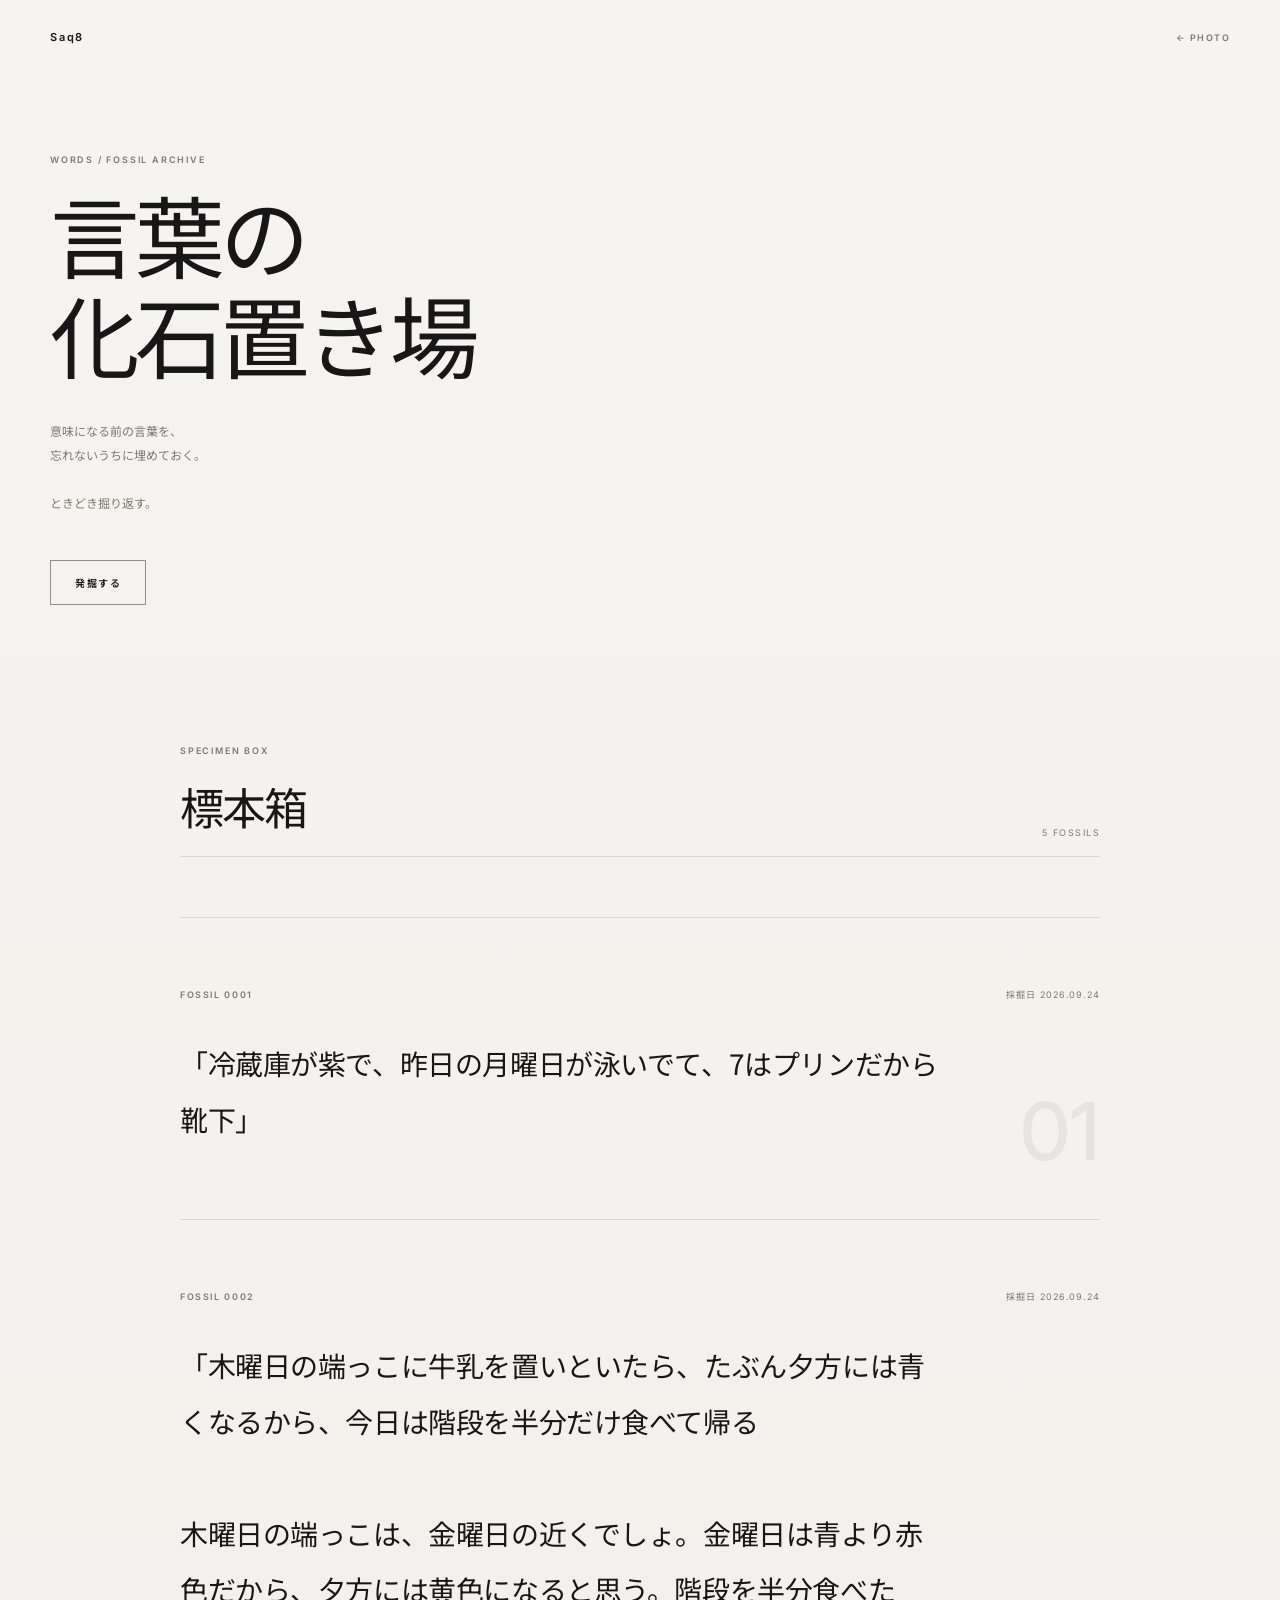
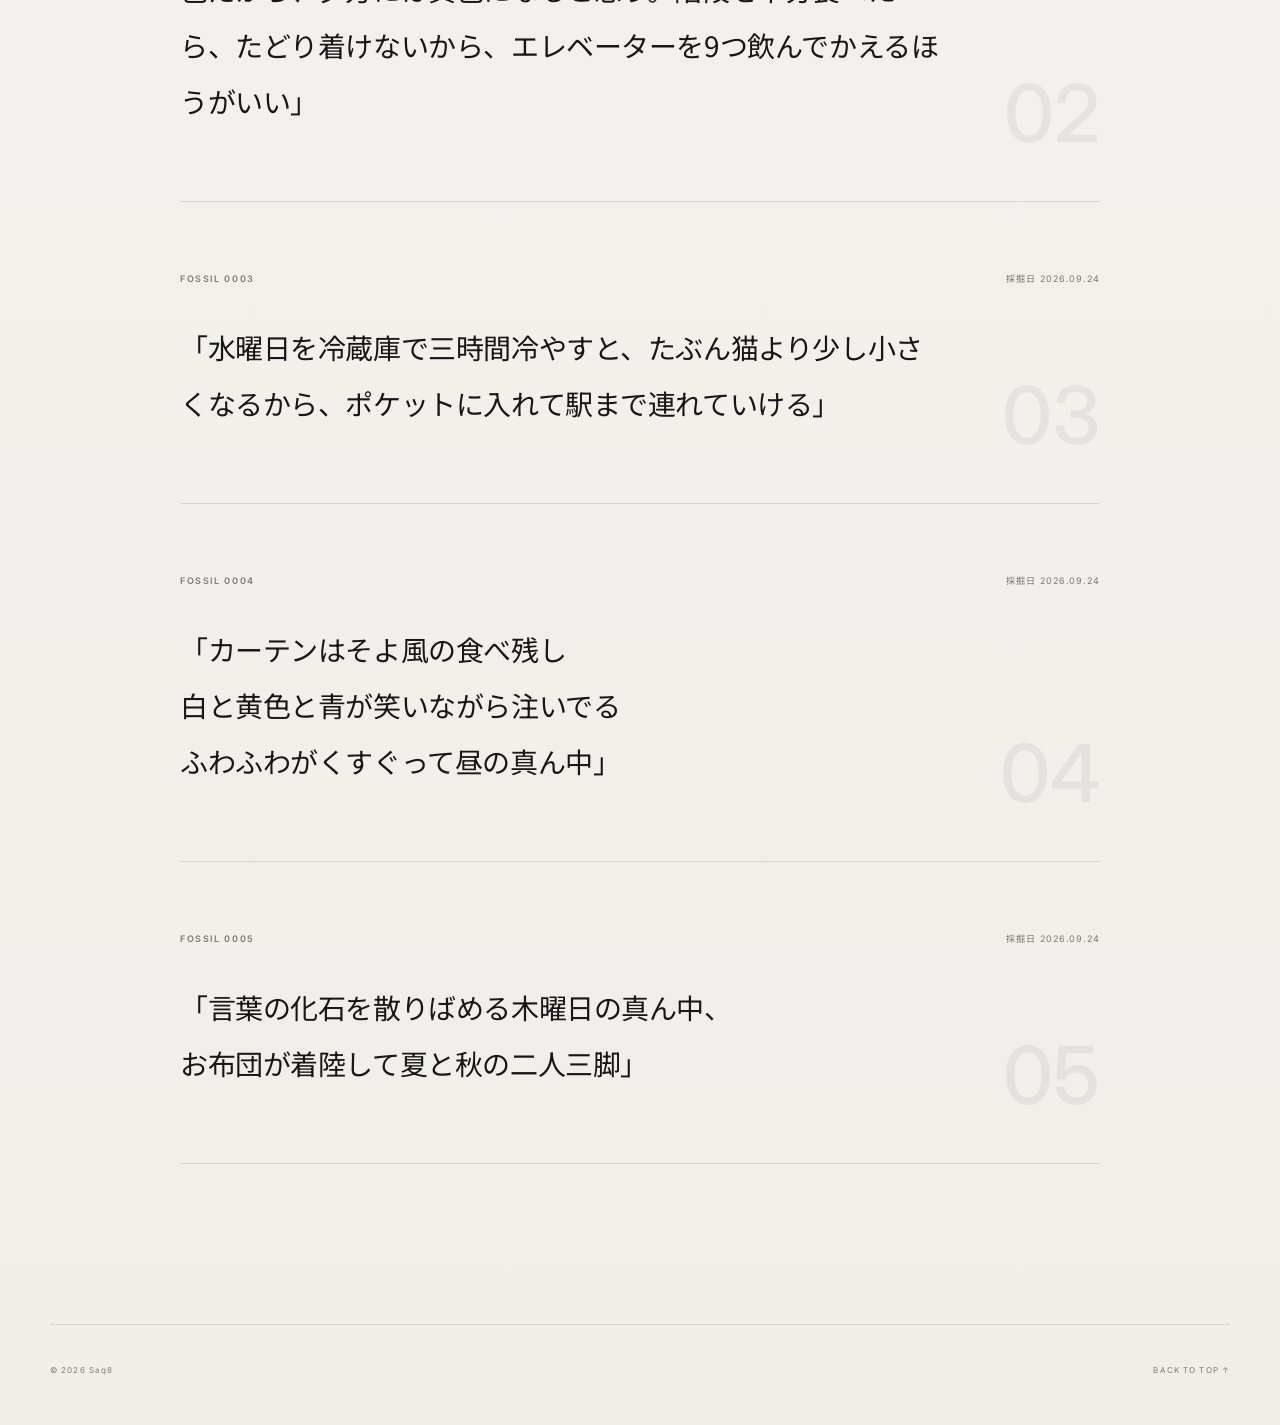
==== words.html @ 2de08f3f "Create words.html" ====
<!doctype html>
<html lang="ja">

<head>
  <meta charset="utf-8">

  <meta
    name="viewport"
    content="width=device-width, initial-scale=1"
  >

  <title>言葉の化石置き場 / Saq8</title>

  <meta
    name="description"
    content="意味になる前の言葉を、忘れないうちに埋めておく。"
  >

  <link
    rel="preconnect"
    href="https://fonts.googleapis.com"
  >

  <link
    rel="preconnect"
    href="https://fonts.gstatic.com"
    crossorigin
  >

  <link
    href="https://fonts.googleapis.com/css2?family=Inter:wght@400;500;600&family=Noto+Sans+JP:wght@400;500&display=swap"
    rel="stylesheet"
  >


  <style>

    :root {
      --bg: #f3f2ee;
      --paper: #f9f8f4;
      --text: #171717;
      --muted: #7c7a73;
      --line: rgba(23, 23, 23, .12);

      --purple: #938aaa;
    }


    * {
      box-sizing: border-box;
    }


    html {
      scroll-behavior: smooth;
    }


    body {
      margin: 0;

      background:
        linear-gradient(
          180deg,
          #f5f4f0 0%,
          #efeee9 100%
        );

      color: var(--text);

      font-family:
        "Inter",
        "Noto Sans JP",
        sans-serif;

      -webkit-font-smoothing:
        antialiased;
    }


    button,
    a {
      font: inherit;
    }


    button {
      color: inherit;
    }


    /* ==============================
       HEADER
    ============================== */

    .site-header {
      position: relative;
      z-index: 10;

      display: flex;
      justify-content: space-between;
      align-items: center;

      width: min(
        1180px,
        calc(100% - 48px)
      );

      margin: 0 auto;
      padding: 30px 0;
    }


    .logo {
      color: var(--text);

      font-size: 11px;
      font-weight: 600;
      letter-spacing: .16em;

      text-decoration: none;
    }


    .back-link {
      color: var(--muted);

      font-size: 9px;
      font-weight: 600;
      letter-spacing: .16em;

      text-decoration: none;

      transition:
        color .2s ease;
    }


    .back-link:hover {
      color: var(--text);
    }


    /* ==============================
       HERO
    ============================== */

    .hero {
      width: min(
        1180px,
        calc(100% - 48px)
      );

      margin: 80px auto 140px;
    }


    .eyebrow {
      margin: 0 0 18px;

      color: var(--muted);

      font-size: 9px;
      font-weight: 600;
      letter-spacing: .2em;
    }


    h1 {
      max-width: 850px;

      margin:
        0 0 36px;

      font-family:
        "Noto Sans JP",
        sans-serif;

      font-size:
        clamp(
          38px,
          7vw,
          92px
        );

      font-weight: 400;

      line-height: 1.12;

      letter-spacing: -.055em;
    }


    .hero-copy {
      max-width: 480px;

      margin: 0;

      color: var(--muted);

      font-size: 12px;
      line-height: 2;
    }


    .dig-button {
      position: relative;

      margin-top: 44px;

      padding:
        14px 24px;

      border:
        1px solid
        rgba(23, 23, 23, .45);

      background:
        transparent;

      color: var(--text);

      font-size: 10px;
      font-weight: 600;
      letter-spacing: .16em;

      cursor: pointer;

      overflow: hidden;

      transition:
        background .25s ease,
        color .25s ease;
    }


    .dig-button:hover {
      background: var(--text);
      color: var(--paper);
    }


    /* ==============================
       ARCHIVE
    ============================== */

    .archive {
      width: min(
        920px,
        calc(100% - 48px)
      );

      margin:
        0 auto 160px;
    }


    .archive-heading {
      display: flex;
      justify-content: space-between;
      align-items: end;

      gap: 24px;

      margin-bottom: 60px;
      padding-bottom: 18px;

      border-bottom:
        1px solid
        var(--line);
    }


    .archive-heading h2 {
      margin: 0;

      font-size:
        clamp(
          26px,
          4vw,
          44px
        );

      font-weight: 400;

      letter-spacing: -.04em;
    }


    .archive-count {
      color: var(--muted);

      font-size: 9px;
      letter-spacing: .16em;
    }


    .fossil-list {
      display: flex;
      flex-direction: column;

      gap: 0;
    }


    .fossil {
      position: relative;

      padding:
        70px 0 72px;

      border-bottom:
        1px solid
        var(--line);
    }


    .fossil:first-child {
      border-top:
        1px solid
        var(--line);
    }


    .fossil-head {
      display: flex;
      justify-content: space-between;
      align-items: center;

      gap: 20px;

      margin-bottom: 34px;
    }


    .fossil-id {
      color: var(--muted);

      font-size: 9px;
      font-weight: 600;
      letter-spacing: .18em;
    }


    .fossil-date {
      color: var(--muted);

      font-size: 9px;
      letter-spacing: .1em;
    }


    .fossil-text {
      max-width: 760px;

      margin: 0;

      font-family:
        "Noto Sans JP",
        sans-serif;

      font-size:
        clamp(
          18px,
          2.5vw,
          28px
        );

      font-weight: 400;

      line-height: 2;

      letter-spacing: -.015em;

      white-space: pre-line;
    }


    .fossil-mark {
      position: absolute;

      right: 0;
      bottom: 48px;

      color:
        rgba(23, 23, 23, .055);

      font-size: 80px;
      font-weight: 500;
      line-height: 1;

      pointer-events: none;
    }


    /* ==============================
       FOOTER
    ============================== */

    footer {
      display: flex;
      justify-content: space-between;
      align-items: center;

      width: min(
        1180px,
        calc(100% - 48px)
      );

      margin: 0 auto;

      padding:
        40px 0 50px;

      border-top:
        1px solid
        var(--line);

      color: var(--muted);

      font-size: 8px;
      letter-spacing: .14em;
    }


    footer a {
      color: inherit;
      text-decoration: none;
    }


    /* ==============================
       EXCAVATION
    ============================== */

    .excavation {
      position: fixed;
      inset: 0;
      z-index: 9999;

      display: grid;
      place-items: center;

      padding: 24px;

      background:
        rgba(12, 12, 13, .97);

      color: #f4f2ec;

      opacity: 0;
      visibility: hidden;

      transition:
        opacity .5s ease,
        visibility .5s ease;
    }


    .excavation.is-open {
      opacity: 1;
      visibility: visible;
    }


    .excavation-inner {
      position: relative;

      width:
        min(
          760px,
          100%
        );

      text-align: center;
    }


    .dig-state {
      min-height: 360px;

      display: flex;
      flex-direction: column;
      align-items: center;
      justify-content: center;
    }


    .dig-dots {
      margin-bottom: 28px;

      color:
        rgba(255, 255, 255, .38);

      font-size: 11px;

      letter-spacing: .8em;
    }


    .dig-message {
      margin: 0;

      color:
        rgba(255, 255, 255, .62);

      font-size: 10px;
      letter-spacing: .14em;
    }


    .found {
      display: none;

      animation:
        fossil-appear
        1.3s
        cubic-bezier(
          .2,
          .8,
          .2,
          1
        )
        forwards;
    }


    .found.is-visible {
      display: block;
    }


    .found-id {
      margin-bottom: 34px;

      color:
        rgba(255, 255, 255, .38);

      font-size: 9px;
      font-weight: 600;

      letter-spacing: .2em;
    }


    .found-text {
      margin:
        0 auto 38px;

      font-family:
        "Noto Sans JP",
        sans-serif;

      font-size:
        clamp(
          20px,
          4vw,
          36px
        );

      font-weight: 400;

      line-height: 1.9;

      letter-spacing: -.02em;

      white-space: pre-line;
    }


    .found-date {
      color:
        rgba(255, 255, 255, .42);

      font-size: 9px;

      letter-spacing: .12em;
    }


    .excavation-actions {
      display: flex;
      justify-content: center;
      flex-wrap: wrap;

      gap: 12px;

      margin-top: 50px;
    }


    .excavation-actions button {
      padding:
        12px 18px;

      border:
        1px solid
        rgba(255, 255, 255, .28);

      background:
        transparent;

      color: #f4f2ec;

      font-size: 9px;
      font-weight: 600;
      letter-spacing: .14em;

      cursor: pointer;

      transition:
        border-color .2s ease,
        background .2s ease;
    }


    .excavation-actions button:hover {
      border-color:
        rgba(255, 255, 255, .8);

      background:
        rgba(255, 255, 255, .06);
    }


    .excavation-close {
      position: absolute;

      top: 28px;
      right: 28px;

      width: 42px;
      height: 42px;

      border: 0;

      background:
        transparent;

      color:
        rgba(255, 255, 255, .6);

      font-size: 24px;
      font-weight: 300;

      cursor: pointer;
    }


    .dust {
      position: fixed;

      z-index: 10000;

      width: 3px;
      height: 3px;

      border-radius: 50%;

      background:
        rgba(255, 255, 255, .45);

      pointer-events: none;

      animation:
        dust-fall
        1.6s
        ease-out
        forwards;
    }


    @keyframes fossil-appear {

      from {
        opacity: 0;

        transform:
          translateY(14px);

        filter:
          blur(8px);
      }

      to {
        opacity: 1;

        transform:
          translateY(0);

        filter:
          blur(0);
      }
    }


    @keyframes dust-fall {

      from {
        opacity: 0;

        transform:
          translate(
            0,
            -10px
          )
          scale(.5);
      }

      20% {
        opacity: .8;
      }

      to {
        opacity: 0;

        transform:
          translate(
            var(--dx),
            var(--dy)
          )
          scale(1.4);
      }
    }


    /* ==============================
       MOBILE
    ============================== */

    @media (
      max-width: 700px
    ) {

      .site-header {
        width:
          calc(100% - 32px);

        padding-top: 22px;
      }


      .hero {
        width:
          calc(100% - 32px);

        margin:
          60px auto 100px;
      }


      .archive {
        width:
          calc(100% - 32px);

        margin-bottom: 110px;
      }


      .archive-heading {
        align-items: start;

        flex-direction: column;
      }


      .fossil {
        padding:
          50px 0 54px;
      }


      .fossil-text {
        font-size: 18px;
        line-height: 2;
      }


      .fossil-mark {
        bottom: 25px;

        font-size: 55px;
      }


      footer {
        width:
          calc(100% - 32px);
      }


      .found-text {
        font-size: 21px;
      }


      .excavation-close {
        top: 15px;
        right: 15px;
      }

    }

  </style>

</head>


<body>


  <!-- ==============================
       HEADER
  =============================== -->

  <header class="site-header">

    <a
      href="index.html"
      class="logo"
    >
      Saq8
    </a>

    <a
      href="index.html"
      class="back-link"
    >
      ← PHOTO
    </a>

  </header>



  <!-- ==============================
       HERO
  =============================== -->

  <main>

    <section class="hero">

      <p class="eyebrow">
        WORDS / FOSSIL ARCHIVE
      </p>


      <h1>
        言葉の<br>
        化石置き場
      </h1>


      <p class="hero-copy">
        意味になる前の言葉を、<br>
        忘れないうちに埋めておく。<br><br>
        ときどき掘り返す。
      </p>


      <button
        id="digButton"
        class="dig-button"
        type="button"
      >
        発掘する
      </button>

    </section>



    <!-- ==============================
         ARCHIVE
    =============================== -->

    <section
      class="archive"
      id="archive"
    >

      <div class="archive-heading">

        <div>

          <p class="eyebrow">
            SPECIMEN BOX
          </p>

          <h2>
            標本箱
          </h2>

        </div>


        <span class="archive-count">
          5 FOSSILS
        </span>

      </div>


      <div
        id="fossilList"
        class="fossil-list"
      ></div>

    </section>

  </main>



  <!-- ==============================
       EXCAVATION MODE
  =============================== -->

  <div
    id="excavation"
    class="excavation"
    aria-hidden="true"
  >

    <button
      id="closeExcavation"
      class="excavation-close"
      type="button"
      aria-label="発掘モードを閉じる"
    >
      ×
    </button>


    <div class="excavation-inner">


      <div
        id="digState"
        class="dig-state"
      >

        <div class="dig-dots">
          · · ·
        </div>

        <p
          id="digMessage"
          class="dig-message"
        >
          なにか埋まっている。
        </p>

      </div>



      <div
        id="foundFossil"
        class="found"
      >

        <div
          id="foundId"
          class="found-id"
        ></div>


        <p
          id="foundText"
          class="found-text"
        ></p>


        <div
          id="foundDate"
          class="found-date"
        ></div>


        <div class="excavation-actions">

          <button
            id="digAgain"
            type="button"
          >
            もう一度掘る
          </button>

          <button
            id="backToArchive"
            type="button"
          >
            標本箱へ戻る
          </button>

        </div>

      </div>

    </div>

  </div>



  <!-- ==============================
       FOOTER
  =============================== -->

  <footer>

    <span>
      © 2026 Saq8
    </span>

    <a href="#">
      BACK TO TOP ↑
    </a>

  </footer>



  <script>

    /* ==============================
       FOSSILS
    =============================== */

    const fossils = [

      {
        id: 1,

        date:
          "2026.09.24",

        text:
          `冷蔵庫が紫で、昨日の月曜日が泳いでて、7はプリンだから靴下`
      },


      {
        id: 2,

        date:
          "2026.09.24",

        text:
          `木曜日の端っこに牛乳を置いといたら、たぶん夕方には青くなるから、今日は階段を半分だけ食べて帰る

木曜日の端っこは、金曜日の近くでしょ。金曜日は青より赤色だから、夕方には黄色になると思う。階段を半分食べたら、たどり着けないから、エレベーターを9つ飲んでかえるほうがいい`
      },


      {
        id: 3,

        date:
          "2026.09.24",

        text:
          `水曜日を冷蔵庫で三時間冷やすと、たぶん猫より少し小さくなるから、ポケットに入れて駅まで連れていける`
      },


      {
        id: 4,

        date:
          "2026.09.24",

        text:
          `カーテンはそよ風の食べ残し
白と黄色と青が笑いながら注いでる
ふわふわがくすぐって昼の真ん中`
      },


      {
        id: 5,

        date:
          "2026.09.24",

        text:
          `言葉の化石を散りばめる木曜日の真ん中、
お布団が着陸して夏と秋の二人三脚`
      }

    ];



    /* ==============================
       ELEMENTS
    =============================== */

    const fossilList =
      document.getElementById(
        "fossilList"
      );


    const digButton =
      document.getElementById(
        "digButton"
      );


    const excavation =
      document.getElementById(
        "excavation"
      );


    const closeExcavation =
      document.getElementById(
        "closeExcavation"
      );


    const digState =
      document.getElementById(
        "digState"
      );


    const digMessage =
      document.getElementById(
        "digMessage"
      );


    const foundFossil =
      document.getElementById(
        "foundFossil"
      );


    const foundId =
      document.getElementById(
        "foundId"
      );


    const foundText =
      document.getElementById(
        "foundText"
      );


    const foundDate =
      document.getElementById(
        "foundDate"
      );


    const digAgain =
      document.getElementById(
        "digAgain"
      );


    const backToArchive =
      document.getElementById(
        "backToArchive"
      );


    let lastFossilId =
      null;


    let digTimer =
      null;



    /* ==============================
       HELPERS
    =============================== */

    function fossilNumber(
      id
    ) {

      return (
        "FOSSIL " +
        String(id)
          .padStart(
            4,
            "0"
          )
      );
    }



    /* ==============================
       ARCHIVE RENDER
    =============================== */

    function renderArchive() {

      fossilList.innerHTML =
        "";


      fossils.forEach(
        fossil => {

          const article =
            document.createElement(
              "article"
            );


          article.className =
            "fossil";


          const head =
            document.createElement(
              "div"
            );


          head.className =
            "fossil-head";


          const id =
            document.createElement(
              "span"
            );


          id.className =
            "fossil-id";


          id.textContent =
            fossilNumber(
              fossil.id
            );


          const date =
            document.createElement(
              "span"
            );


          date.className =
            "fossil-date";


          date.textContent =
            `採掘日  ${fossil.date}`;


          const text =
            document.createElement(
              "p"
            );


          text.className =
            "fossil-text";


          text.textContent =
            `「${fossil.text}」`;


          const mark =
            document.createElement(
              "span"
            );


          mark.className =
            "fossil-mark";


          mark.textContent =
            String(
              fossil.id
            )
              .padStart(
                2,
                "0"
              );


          head.append(
            id,
            date
          );


          article.append(
            head,
            text,
            mark
          );


          fossilList.appendChild(
            article
          );
        }
      );
    }



    /* ==============================
       RANDOM FOSSIL
    =============================== */

    function chooseFossil() {

      if (
        fossils.length ===
        1
      ) {

        return fossils[0];
      }


      let fossil;


      do {

        fossil =
          fossils[
            Math.floor(
              Math.random() *
              fossils.length
            )
          ];

      } while (
        fossil.id ===
        lastFossilId
      );


      lastFossilId =
        fossil.id;


      return fossil;
    }



    /* ==============================
       DUST
    =============================== */

    function createDust() {

      const centerX =
        window.innerWidth /
        2;


      const centerY =
        window.innerHeight /
        2;


      for (
        let i = 0;
        i < 32;
        i++
      ) {

        const dust =
          document.createElement(
            "span"
          );


        dust.className =
          "dust";


        dust.style.left =
          `${centerX}px`;


        dust.style.top =
          `${centerY}px`;


        dust.style.setProperty(
          "--dx",

          `${
            (
              Math.random() -
              .5
            ) *
            360
          }px`
        );


        dust.style.setProperty(
          "--dy",

          `${
            (
              Math.random() -
              .5
            ) *
            240
          }px`
        );


        dust.style.animationDelay =
          `${
            Math.random() *
            .25
          }s`;


        document.body.appendChild(
          dust
        );


        dust.addEventListener(
          "animationend",
          () =>
            dust.remove()
        );
      }
    }



    /* ==============================
       EXCAVATION
    =============================== */

    function openExcavation() {

      excavation.classList.add(
        "is-open"
      );


      excavation.setAttribute(
        "aria-hidden",
        "false"
      );


      document.body.style.overflow =
        "hidden";


      startDig();
    }



    function closeDigMode() {

      clearTimeout(
        digTimer
      );


      excavation.classList.remove(
        "is-open"
      );


      excavation.setAttribute(
        "aria-hidden",
        "true"
      );


      document.body.style.overflow =
        "";
    }



    function startDig() {

      clearTimeout(
        digTimer
      );


      foundFossil.classList.remove(
        "is-visible"
      );


      digState.style.display =
        "flex";


      digMessage.textContent =
        "なにか埋まっている。";


      const fossil =
        chooseFossil();


      digTimer =
        setTimeout(
          () => {

            digMessage.textContent =
              "もうすこし。";


            digTimer =
              setTimeout(
                () => {

                  showFoundFossil(
                    fossil
                  );

                },
                700
              );

          },
          850
        );
    }



    function showFoundFossil(
      fossil
    ) {

      digState.style.display =
        "none";


      foundId.textContent =
        fossilNumber(
          fossil.id
        );


      foundText.textContent =
        `「${fossil.text}」`;


      foundDate.textContent =
        `採掘日  ${fossil.date}`;


      foundFossil.classList.add(
        "is-visible"
      );


      createDust();
    }



    /* ==============================
       EVENTS
    =============================== */

    digButton.addEventListener(
      "click",
      openExcavation
    );


    closeExcavation.addEventListener(
      "click",
      closeDigMode
    );


    digAgain.addEventListener(
      "click",
      startDig
    );


    backToArchive.addEventListener(
      "click",
      () => {

        closeDigMode();


        document
          .getElementById(
            "archive"
          )
          .scrollIntoView({
            behavior:
              "smooth"
          });
      }
    );


    excavation.addEventListener(
      "click",
      event => {

        if (
          event.target ===
          excavation
        ) {

          closeDigMode();
        }
      }
    );


    document.addEventListener(
      "keydown",
      event => {

        if (
          event.key ===
            "Escape" &&
          excavation.classList.contains(
            "is-open"
          )
        ) {

          closeDigMode();
        }
      }
    );



    /* ==============================
       GO
    =============================== */

    renderArchive();

  </script>


</body>
</html>
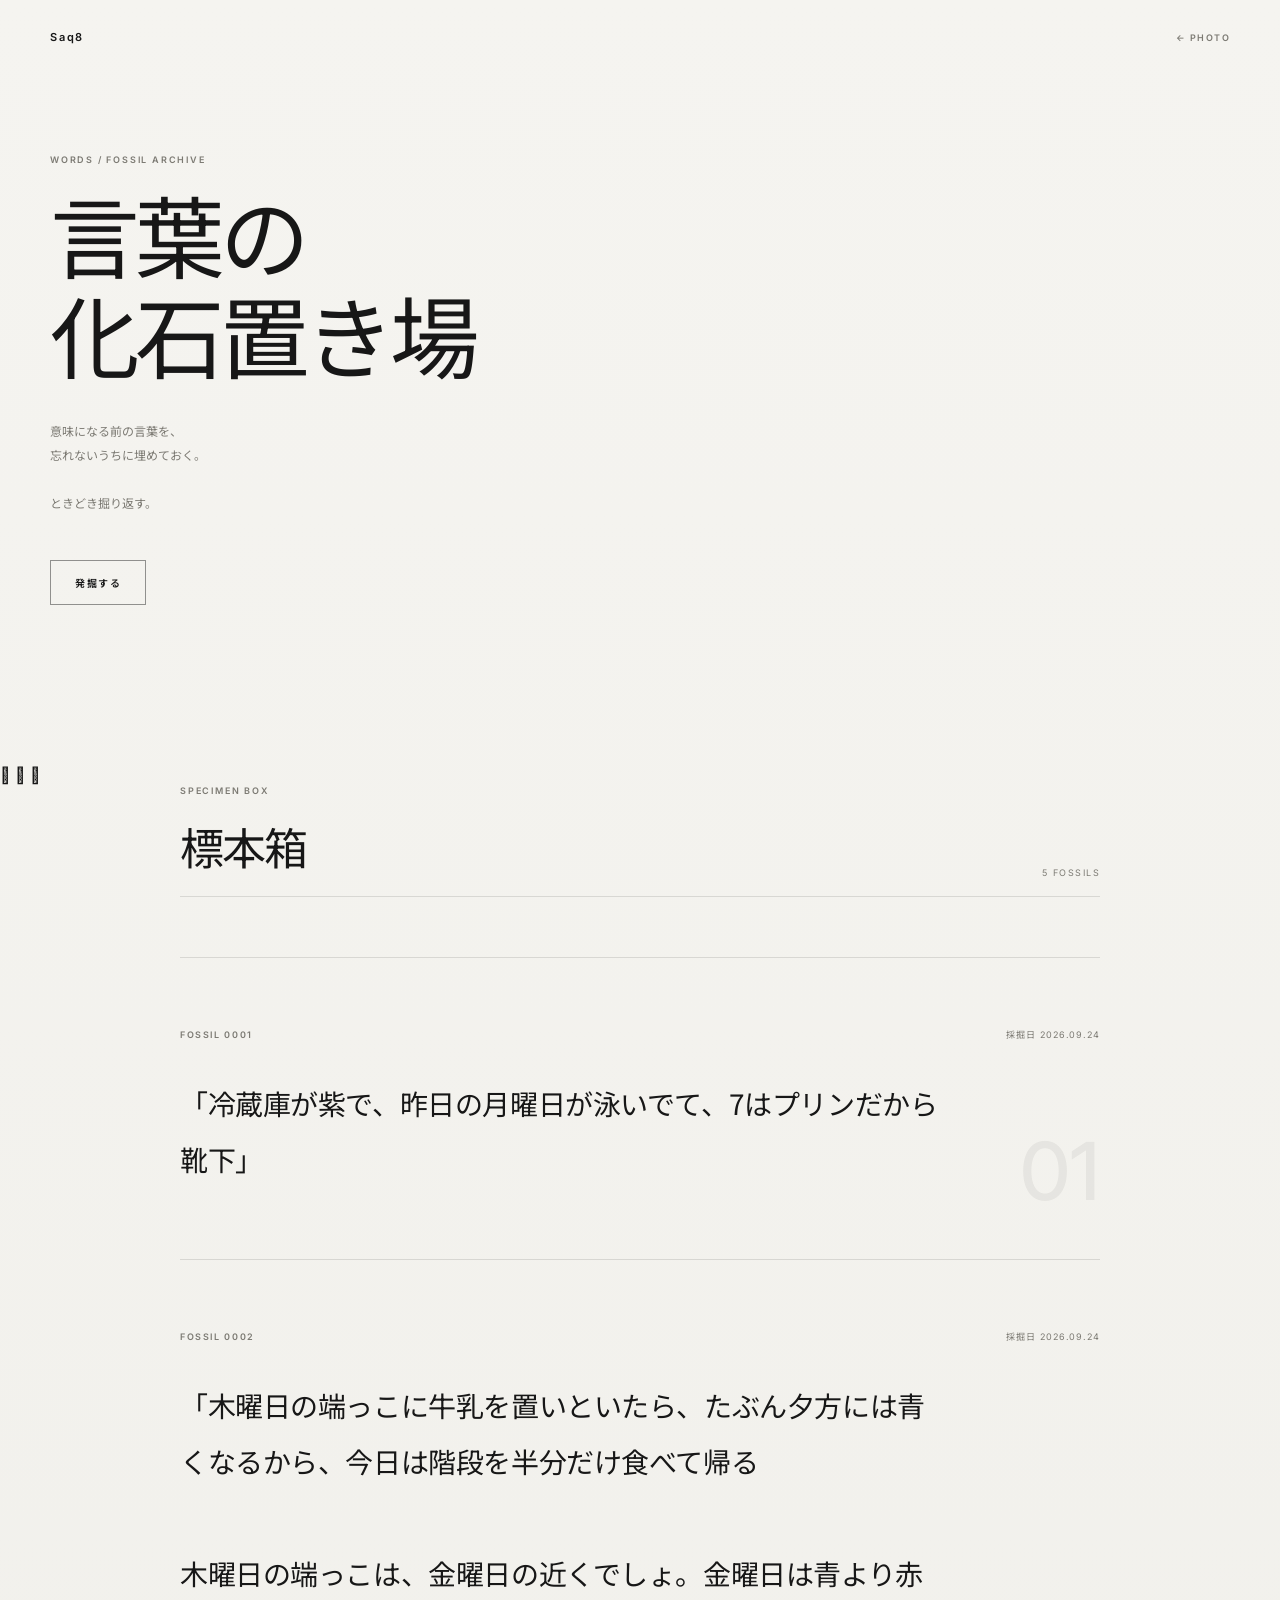
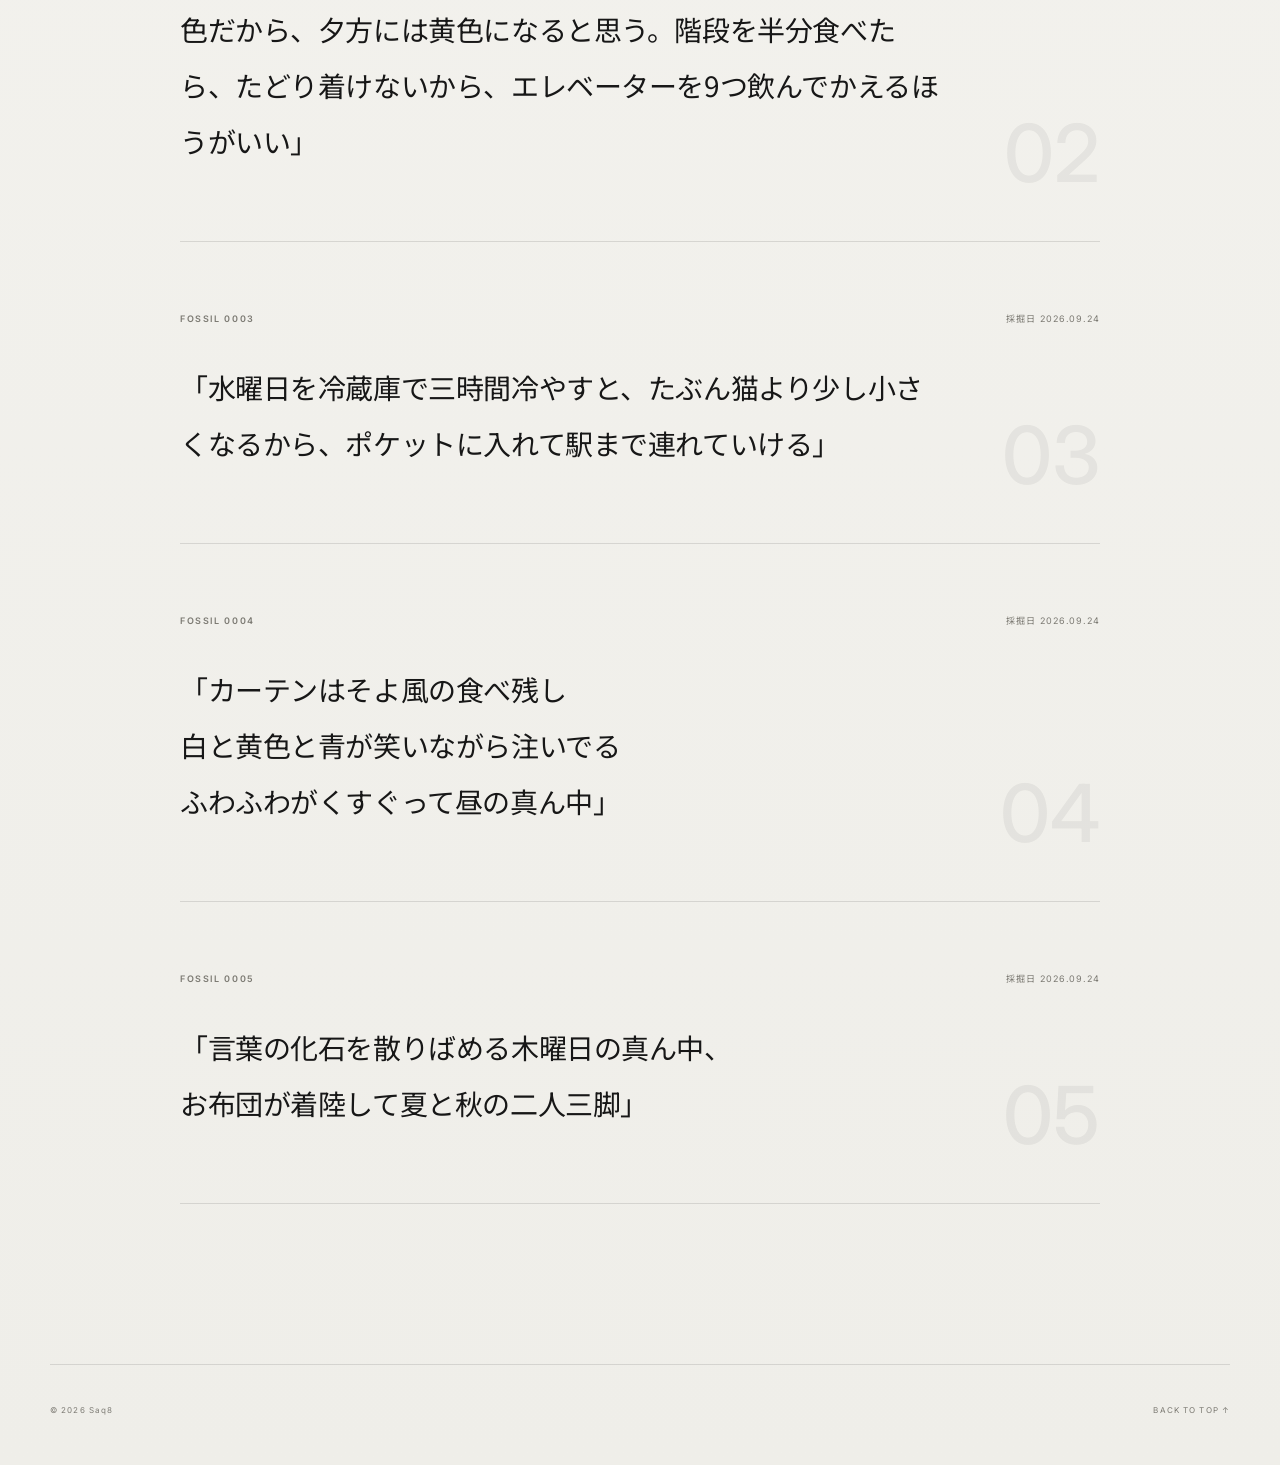
==== commit bd00974a: "Update words.html" ====
--- a/words.html
+++ b/words.html
@@ -869,7 +869,22 @@
 
     </section>
 
-
+<div
+  class="hero-fossil-art"
+  aria-hidden="true"
+>
+  <img
+    class="hero-dino-fossil"
+    src="dino-fossil.png"
+    alt=""
+  >
+
+  <div class="dino-tracks">
+    <span>𓆩</span>
+    <span>𓆩</span>
+    <span>𓆩</span>
+  </div>
+</div>
 
     <!-- ==============================
          ARCHIVE
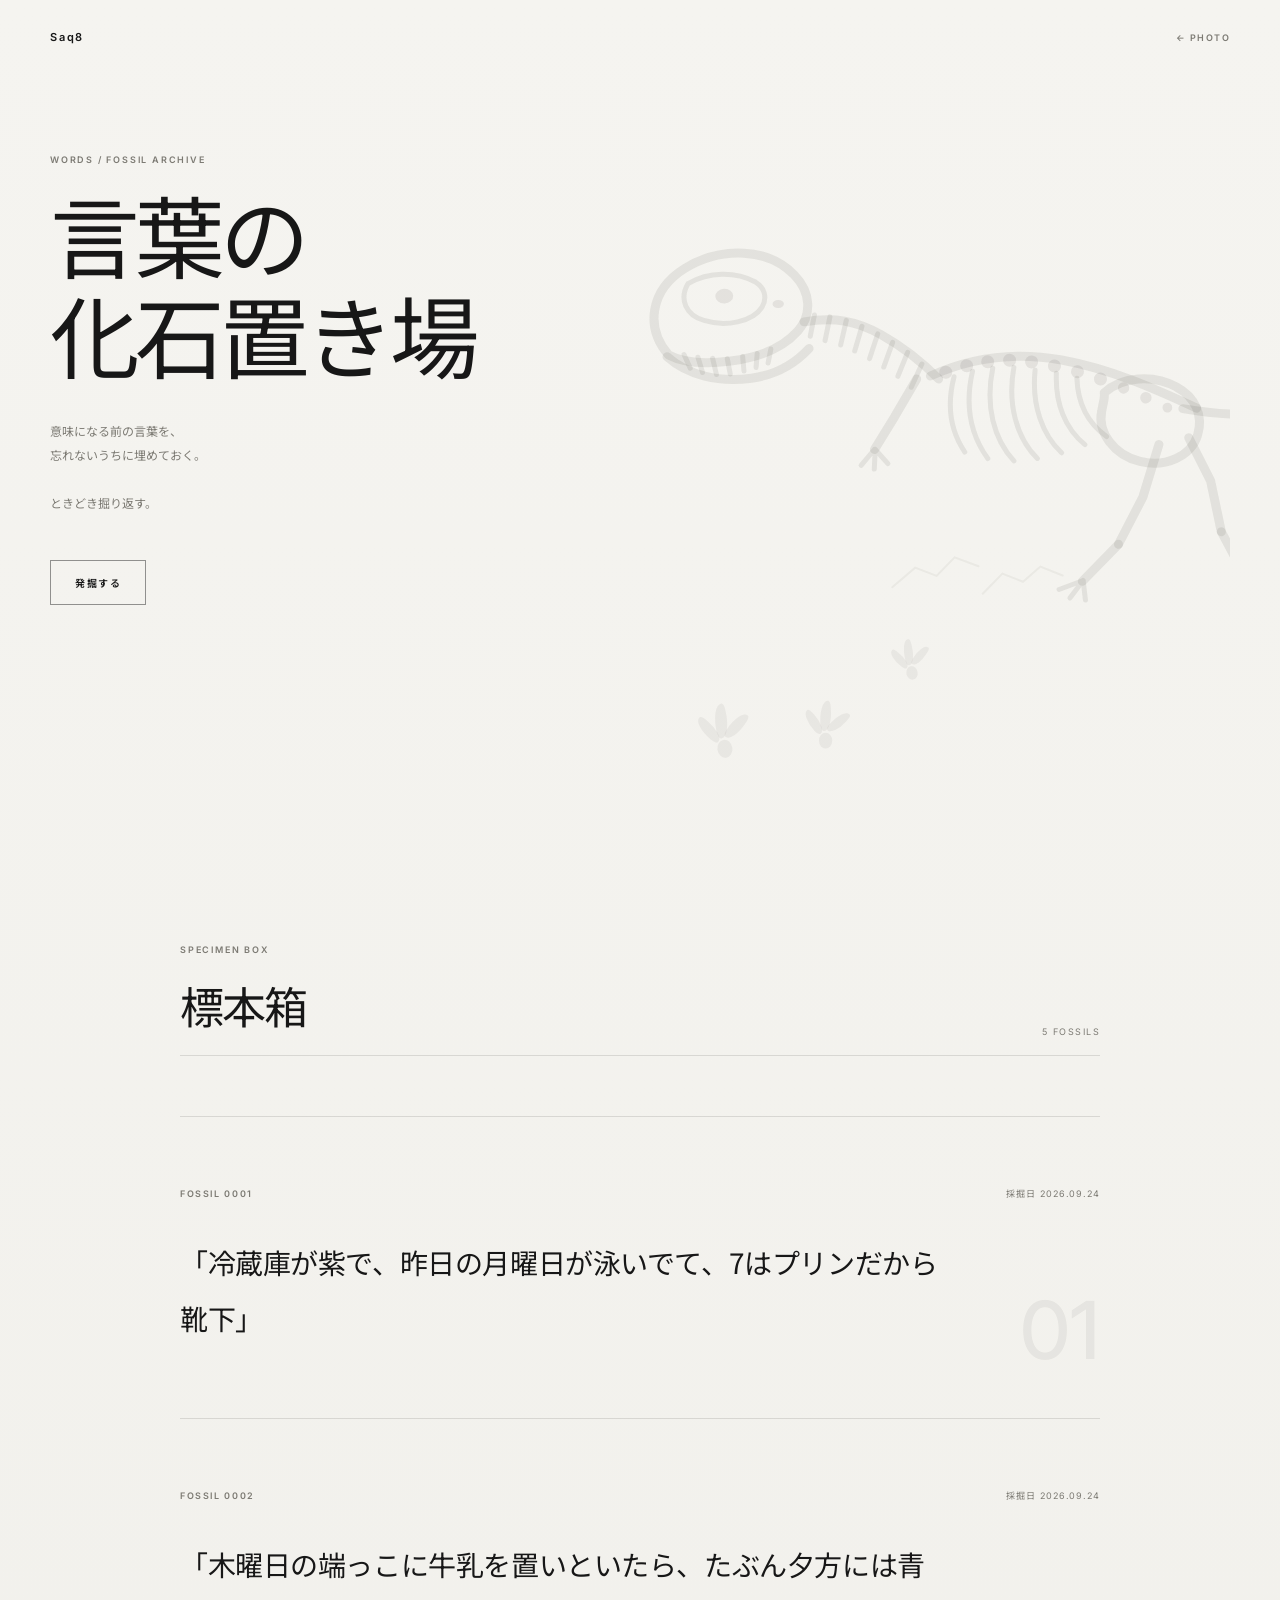
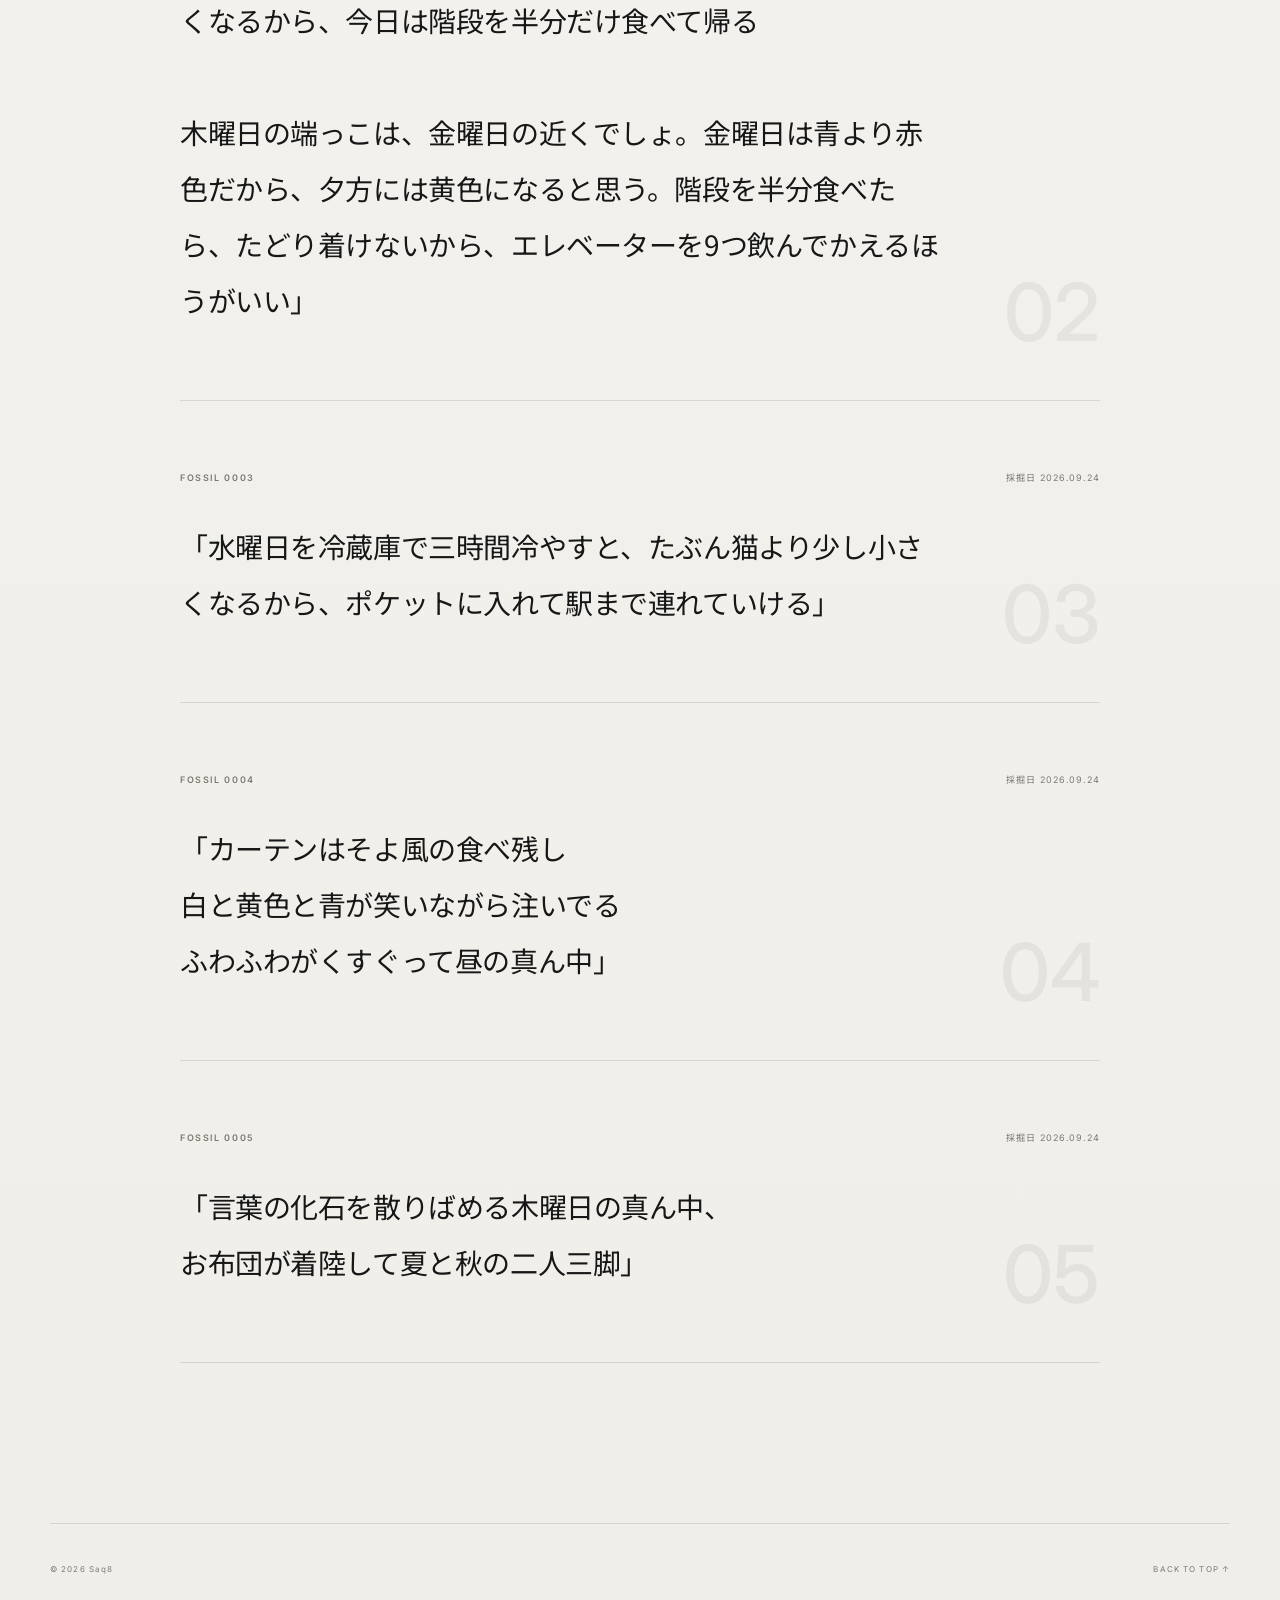
==== commit 903ed1ed: "Update words.html" ====
--- a/words.html
+++ b/words.html
@@ -41,8 +41,7 @@
       --text: #171717;
       --muted: #7c7a73;
       --line: rgba(23, 23, 23, .12);
-
-      --purple: #938aaa;
+      --fossil: rgba(59, 54, 48, .095);
     }
 
 
@@ -95,7 +94,7 @@
 
     .site-header {
       position: relative;
-      z-index: 10;
+      z-index: 20;
 
       display: flex;
       justify-content: space-between;
@@ -146,12 +145,28 @@
     ============================== */
 
     .hero {
+      position: relative;
+
       width: min(
         1180px,
         calc(100% - 48px)
       );
 
-      margin: 80px auto 140px;
+      min-height: 650px;
+
+      margin:
+        80px auto 140px;
+
+      overflow: hidden;
+    }
+
+
+    .hero-content {
+      position: relative;
+      z-index: 5;
+
+      width: 46%;
+      min-width: 420px;
     }
 
 
@@ -241,6 +256,208 @@
 
 
     /* ==============================
+       HERO FOSSIL
+    ============================== */
+
+    .hero-fossil-art {
+      position: absolute;
+
+      z-index: 1;
+
+      top: 10px;
+      right: -50px;
+
+      width: 62%;
+      height: 590px;
+
+      pointer-events: none;
+
+      opacity: 1;
+    }
+
+
+    .hero-dino-svg {
+      position: absolute;
+
+      top: 15px;
+      right: -25px;
+
+      width: 100%;
+      height: auto;
+
+      color: var(--fossil);
+
+      transform:
+        rotate(-2deg);
+
+      transform-origin:
+        center;
+
+      overflow: visible;
+    }
+
+
+    .hero-dino-svg * {
+      vector-effect:
+        non-scaling-stroke;
+    }
+
+
+    .fossil-line {
+      fill: none;
+
+      stroke: currentColor;
+
+      stroke-width: 9;
+
+      stroke-linecap: round;
+      stroke-linejoin: round;
+    }
+
+
+    .fossil-thin {
+      fill: none;
+
+      stroke: currentColor;
+
+      stroke-width: 5;
+
+      stroke-linecap: round;
+      stroke-linejoin: round;
+    }
+
+
+    .fossil-fill {
+      fill: currentColor;
+      stroke: none;
+    }
+
+
+    .fossil-crack {
+      fill: none;
+
+      stroke:
+        rgba(
+          59,
+          54,
+          48,
+          .055
+        );
+
+      stroke-width: 2;
+
+      stroke-linecap: round;
+    }
+
+
+    .track-group {
+      position: absolute;
+
+      left: 20%;
+      bottom: 25px;
+
+      display: flex;
+
+      gap: 54px;
+
+      transform:
+        rotate(-18deg);
+
+      opacity: .65;
+    }
+
+
+    .track {
+      position: relative;
+
+      width: 46px;
+      height: 58px;
+
+      transform:
+        rotate(10deg);
+    }
+
+
+    .track::before,
+    .track::after,
+    .track span {
+      content: "";
+
+      position: absolute;
+
+      background:
+        var(--fossil);
+
+      border-radius:
+        80% 20% 75% 25%;
+    }
+
+
+    .track::before {
+      width: 13px;
+      height: 34px;
+
+      top: 2px;
+      left: 16px;
+
+      transform:
+        rotate(-4deg);
+    }
+
+
+    .track::after {
+      width: 12px;
+      height: 30px;
+
+      top: 11px;
+      left: 3px;
+
+      transform:
+        rotate(-42deg);
+    }
+
+
+    .track span:first-child {
+      width: 12px;
+      height: 30px;
+
+      top: 11px;
+      right: 3px;
+
+      transform:
+        rotate(42deg);
+    }
+
+
+    .track span:last-child {
+      width: 15px;
+      height: 18px;
+
+      bottom: 2px;
+      left: 15px;
+
+      border-radius:
+        50%;
+    }
+
+
+    .track:nth-child(2) {
+      transform:
+        translateY(26px)
+        rotate(18deg)
+        scale(.88);
+    }
+
+
+    .track:nth-child(3) {
+      transform:
+        translateY(-10px)
+        rotate(8deg)
+        scale(.75);
+    }
+
+
+    /* ==============================
        ARCHIVE
     ============================== */
 
@@ -383,7 +600,12 @@
       bottom: 48px;
 
       color:
-        rgba(23, 23, 23, .055);
+        rgba(
+          23,
+          23,
+          23,
+          .055
+        );
 
       font-size: 80px;
       font-weight: 500;
@@ -444,7 +666,12 @@
       padding: 24px;
 
       background:
-        rgba(12, 12, 13, .97);
+        rgba(
+          12,
+          12,
+          13,
+          .97
+        );
 
       color: #f4f2ec;
 
@@ -490,7 +717,12 @@
       margin-bottom: 28px;
 
       color:
-        rgba(255, 255, 255, .38);
+        rgba(
+          255,
+          255,
+          255,
+          .38
+        );
 
       font-size: 11px;
 
@@ -502,7 +734,12 @@
       margin: 0;
 
       color:
-        rgba(255, 255, 255, .62);
+        rgba(
+          255,
+          255,
+          255,
+          .62
+        );
 
       font-size: 10px;
       letter-spacing: .14em;
@@ -534,7 +771,12 @@
       margin-bottom: 34px;
 
       color:
-        rgba(255, 255, 255, .38);
+        rgba(
+          255,
+          255,
+          255,
+          .38
+        );
 
       font-size: 9px;
       font-weight: 600;
@@ -570,7 +812,12 @@
 
     .found-date {
       color:
-        rgba(255, 255, 255, .42);
+        rgba(
+          255,
+          255,
+          255,
+          .42
+        );
 
       font-size: 9px;
 
@@ -595,7 +842,12 @@
 
       border:
         1px solid
-        rgba(255, 255, 255, .28);
+        rgba(
+          255,
+          255,
+          255,
+          .28
+        );
 
       background:
         transparent;
@@ -616,10 +868,20 @@
 
     .excavation-actions button:hover {
       border-color:
-        rgba(255, 255, 255, .8);
+        rgba(
+          255,
+          255,
+          255,
+          .8
+        );
 
       background:
-        rgba(255, 255, 255, .06);
+        rgba(
+          255,
+          255,
+          255,
+          .06
+        );
     }
 
 
@@ -638,7 +900,12 @@
         transparent;
 
       color:
-        rgba(255, 255, 255, .6);
+        rgba(
+          255,
+          255,
+          255,
+          .6
+        );
 
       font-size: 24px;
       font-weight: 300;
@@ -658,7 +925,12 @@
       border-radius: 50%;
 
       background:
-        rgba(255, 255, 255, .45);
+        rgba(
+          255,
+          255,
+          255,
+          .45
+        );
 
       pointer-events: none;
 
@@ -729,7 +1001,7 @@
     ============================== */
 
     @media (
-      max-width: 700px
+      max-width: 800px
     ) {
 
       .site-header {
@@ -744,8 +1016,45 @@
         width:
           calc(100% - 32px);
 
+        min-height: 700px;
+
         margin:
           60px auto 100px;
+      }
+
+
+      .hero-content {
+        width: 100%;
+        min-width: 0;
+      }
+
+
+      .hero-fossil-art {
+        top: 340px;
+        right: -145px;
+
+        width: 125%;
+        height: 380px;
+      }
+
+
+      .hero-dino-svg {
+        opacity: .7;
+      }
+
+
+      .track-group {
+        left: 18%;
+        bottom: 15px;
+
+        gap: 32px;
+
+        transform:
+          rotate(-13deg)
+          scale(.75);
+
+        transform-origin:
+          left center;
       }
 
 
@@ -841,50 +1150,459 @@
 
     <section class="hero">
 
-      <p class="eyebrow">
-        WORDS / FOSSIL ARCHIVE
-      </p>
-
-
-      <h1>
-        言葉の<br>
-        化石置き場
-      </h1>
-
-
-      <p class="hero-copy">
-        意味になる前の言葉を、<br>
-        忘れないうちに埋めておく。<br><br>
-        ときどき掘り返す。
-      </p>
-
-
-      <button
-        id="digButton"
-        class="dig-button"
-        type="button"
+
+      <div class="hero-content">
+
+        <p class="eyebrow">
+          WORDS / FOSSIL ARCHIVE
+        </p>
+
+
+        <h1>
+          言葉の<br>
+          化石置き場
+        </h1>
+
+
+        <p class="hero-copy">
+          意味になる前の言葉を、<br>
+          忘れないうちに埋めておく。<br><br>
+          ときどき掘り返す。
+        </p>
+
+
+        <button
+          id="digButton"
+          class="dig-button"
+          type="button"
+        >
+          発掘する
+        </button>
+
+      </div>
+
+
+
+      <!-- ==============================
+           DINOSAUR FOSSIL
+      =============================== -->
+
+      <div
+        class="hero-fossil-art"
+        aria-hidden="true"
       >
-        発掘する
-      </button>
+
+        <svg
+          class="hero-dino-svg"
+          viewBox="0 0 900 560"
+          xmlns="http://www.w3.org/2000/svg"
+        >
+
+          <!-- skull -->
+
+          <path
+            class="fossil-line"
+            d="
+              M120 205
+              C92 170 100 124 144 99
+              C190 73 248 78 278 112
+              C298 134 298 162 280 181
+              C259 203 230 212 196 215
+              C164 218 139 216 120 205
+            "
+          />
+
+          <path
+            class="fossil-line"
+            d="
+              M118 207
+              C143 231 180 241 221 237
+              C252 234 274 222 293 203
+            "
+          />
+
+          <path
+            class="fossil-thin"
+            d="
+              M147 118
+              C173 104 206 105 230 119
+              C241 126 244 139 237 150
+              C225 168 191 173 165 164
+              C143 157 135 137 147 118
+            "
+          />
+
+          <ellipse
+            class="fossil-fill"
+            cx="191"
+            cy="135"
+            rx="11"
+            ry="9"
+          />
+
+          <ellipse
+            class="fossil-fill"
+            cx="257"
+            cy="147"
+            rx="7"
+            ry="5"
+          />
+
+          <!-- teeth -->
+
+          <path
+            class="fossil-thin"
+            d="
+              M139 205
+              L146 222
+
+              M156 209
+              L161 228
+
+              M174 211
+              L178 231
+
+              M192 212
+              L195 231
+
+              M211 210
+              L212 228
+
+              M229 207
+              L227 224
+
+              M246 202
+              L242 219
+            "
+          />
+
+          <!-- neck -->
+
+          <path
+            class="fossil-line"
+            d="
+              M288 170
+              C325 165 352 171 382 189
+              C410 206 431 224 451 246
+            "
+          />
+
+          <path
+            class="fossil-thin"
+            d="
+              M301 162
+              L295 188
+
+              M320 165
+              L313 194
+
+              M340 170
+              L332 200
+
+              M359 178
+              L349 208
+
+              M378 188
+              L367 218
+
+              M396 199
+              L384 229
+
+              M414 212
+              L401 241
+
+              M431 227
+              L417 255
+            "
+          />
+
+          <!-- spine -->
+
+          <path
+            class="fossil-line"
+            d="
+              M441 242
+              C492 221 548 216 603 228
+              C662 241 714 266 767 293
+            "
+          />
+
+          <!-- vertebra -->
+
+          <circle
+            class="fossil-fill"
+            cx="460"
+            cy="238"
+            r="8"
+          />
+
+          <circle
+            class="fossil-fill"
+            cx="486"
+            cy="231"
+            r="8"
+          />
+
+          <circle
+            class="fossil-fill"
+            cx="512"
+            cy="227"
+            r="8"
+          />
+
+          <circle
+            class="fossil-fill"
+            cx="539"
+            cy="226"
+            r="8"
+          />
+
+          <circle
+            class="fossil-fill"
+            cx="566"
+            cy="229"
+            r="8"
+          />
+
+          <circle
+            class="fossil-fill"
+            cx="594"
+            cy="235"
+            r="8"
+          />
+
+          <circle
+            class="fossil-fill"
+            cx="622"
+            cy="243"
+            r="8"
+          />
+
+          <circle
+            class="fossil-fill"
+            cx="650"
+            cy="253"
+            r="8"
+          />
+
+          <circle
+            class="fossil-fill"
+            cx="678"
+            cy="265"
+            r="7"
+          />
+
+          <circle
+            class="fossil-fill"
+            cx="705"
+            cy="278"
+            r="7"
+          />
+
+          <circle
+            class="fossil-fill"
+            cx="731"
+            cy="291"
+            r="6"
+          />
+
+          <!-- ribs -->
+
+          <path
+            class="fossil-thin"
+            d="
+              M470 244
+              C460 278 463 310 480 337
+
+              M493 238
+              C482 279 488 316 508 346
+
+              M518 235
+              C507 281 516 322 540 350
+
+              M544 235
+              C534 281 545 323 569 348
+
+              M570 239
+              C564 282 576 319 599 342
+
+              M596 244
+              C593 282 605 313 628 333
+
+              M621 251
+              C621 284 634 308 655 324
+            "
+          />
+
+          <!-- pelvis -->
+
+          <path
+            class="fossil-line"
+            d="
+              M654 270
+              C676 251 715 249 743 266
+              C766 279 775 303 767 326
+              C758 352 726 365 695 356
+              C663 347 644 318 650 293
+              C652 283 655 276 654 270
+            "
+          />
+
+          <!-- arm -->
+
+          <path
+            class="fossil-line"
+            d="
+              M424 245
+              L395 291
+              L369 330
+            "
+          />
+
+          <path
+            class="fossil-thin"
+            d="
+              M369 330
+              L352 349
+
+              M370 330
+              L368 354
+
+              M370 330
+              L385 348
+            "
+          />
+
+          <!-- rear leg -->
+
+          <path
+            class="fossil-line"
+            d="
+              M719 336
+              L697 400
+              L665 457
+            "
+          />
+
+          <path
+            class="fossil-line"
+            d="
+              M665 457
+              L619 501
+            "
+          />
+
+          <path
+            class="fossil-thin"
+            d="
+              M620 500
+              L590 510
+
+              M620 500
+              L603 521
+
+              M620 500
+              L622 524
+            "
+          />
+
+          <!-- second leg -->
+
+          <path
+            class="fossil-line"
+            d="
+              M756 329
+              L781 383
+              L792 446
+            "
+          />
+
+          <path
+            class="fossil-line"
+            d="
+              M792 446
+              L816 495
+            "
+          />
+
+          <path
+            class="fossil-thin"
+            d="
+              M816 495
+              L842 502
+
+              M816 495
+              L837 515
+
+              M816 495
+              L814 521
+            "
+          />
+
+          <!-- tail -->
+
+          <path
+            class="fossil-line"
+            d="
+              M750 293
+              C798 303 835 306 885 297
+            "
+          />
+
+          <!-- ground cracks -->
+
+          <path
+            class="fossil-crack"
+            d="
+              M385 500
+              L414 477
+              L440 488
+              L463 466
+              L492 478
+            "
+          />
+
+          <path
+            class="fossil-crack"
+            d="
+              M496 512
+              L521 488
+              L546 499
+              L568 481
+              L595 493
+            "
+          />
+
+        </svg>
+
+
+
+        <!-- FOOTPRINTS -->
+
+        <div class="track-group">
+
+          <div class="track">
+            <span></span>
+            <span></span>
+          </div>
+
+          <div class="track">
+            <span></span>
+            <span></span>
+          </div>
+
+          <div class="track">
+            <span></span>
+            <span></span>
+          </div>
+
+        </div>
+
+      </div>
 
     </section>
 
-<div
-  class="hero-fossil-art"
-  aria-hidden="true"
->
-  <img
-    class="hero-dino-fossil"
-    src="dino-fossil.png"
-    alt=""
-  >
-
-  <div class="dino-tracks">
-    <span>𓆩</span>
-    <span>𓆩</span>
-    <span>𓆩</span>
-  </div>
-</div>
+
 
     <!-- ==============================
          ARCHIVE
@@ -960,6 +1678,7 @@
           · · ·
         </div>
 
+
         <p
           id="digMessage"
           class="dig-message"
@@ -1002,6 +1721,7 @@
           >
             もう一度掘る
           </button>
+
 
           <button
             id="backToArchive"
@@ -1215,7 +1935,7 @@
 
 
     /* ==============================
-       ARCHIVE RENDER
+       ARCHIVE
     =============================== */
 
     function renderArchive() {
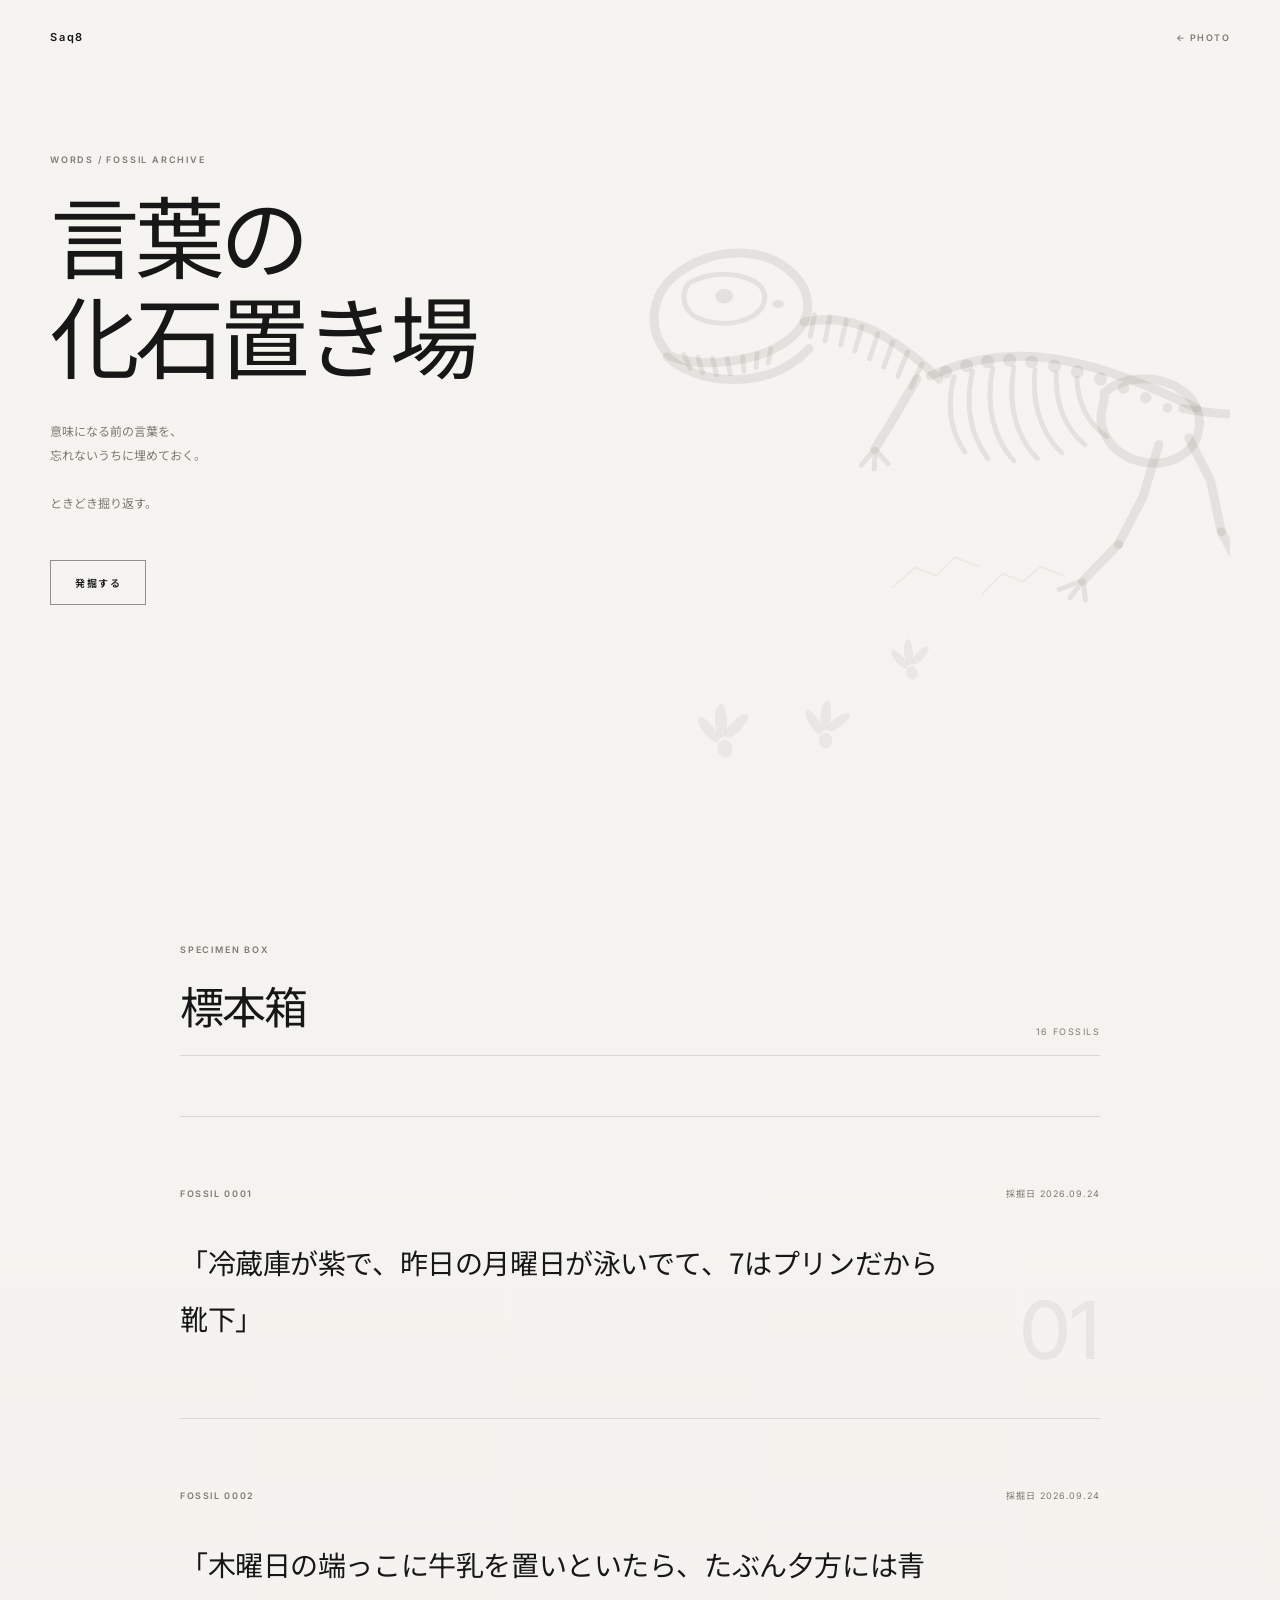
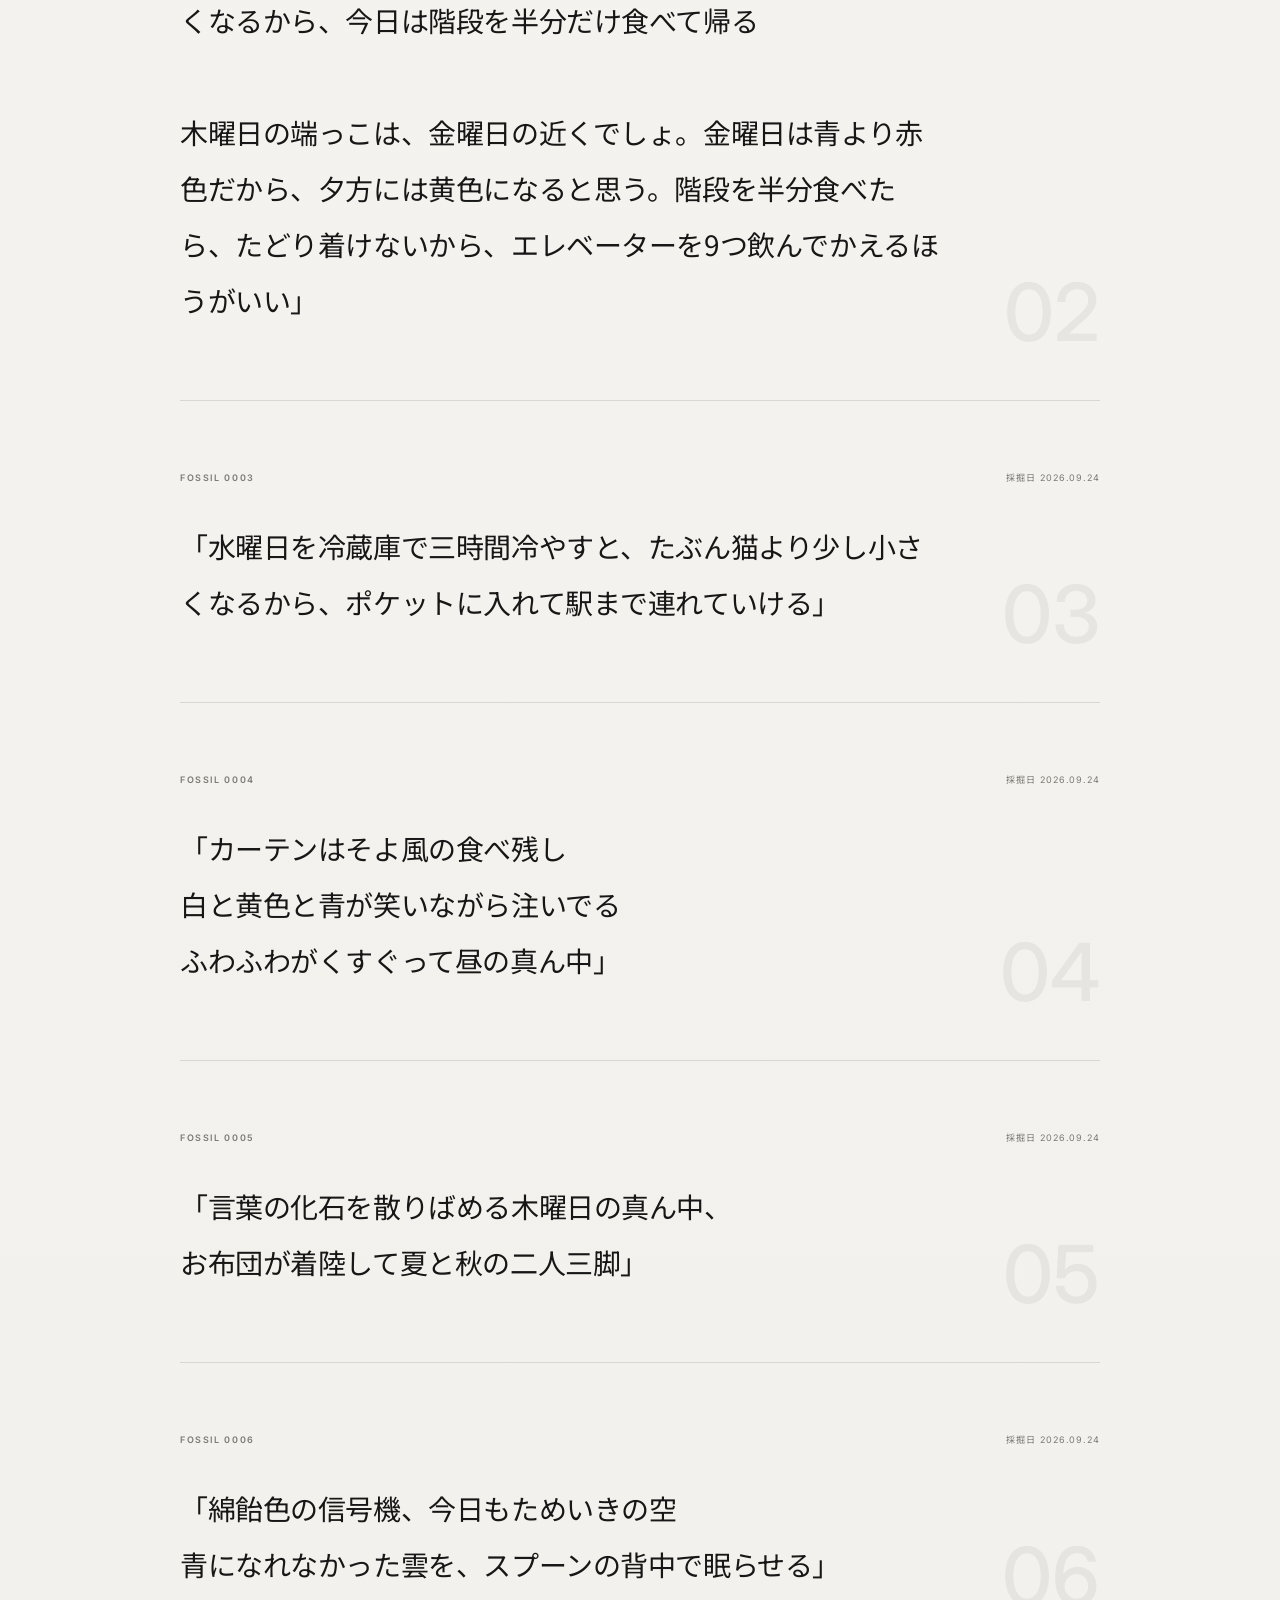
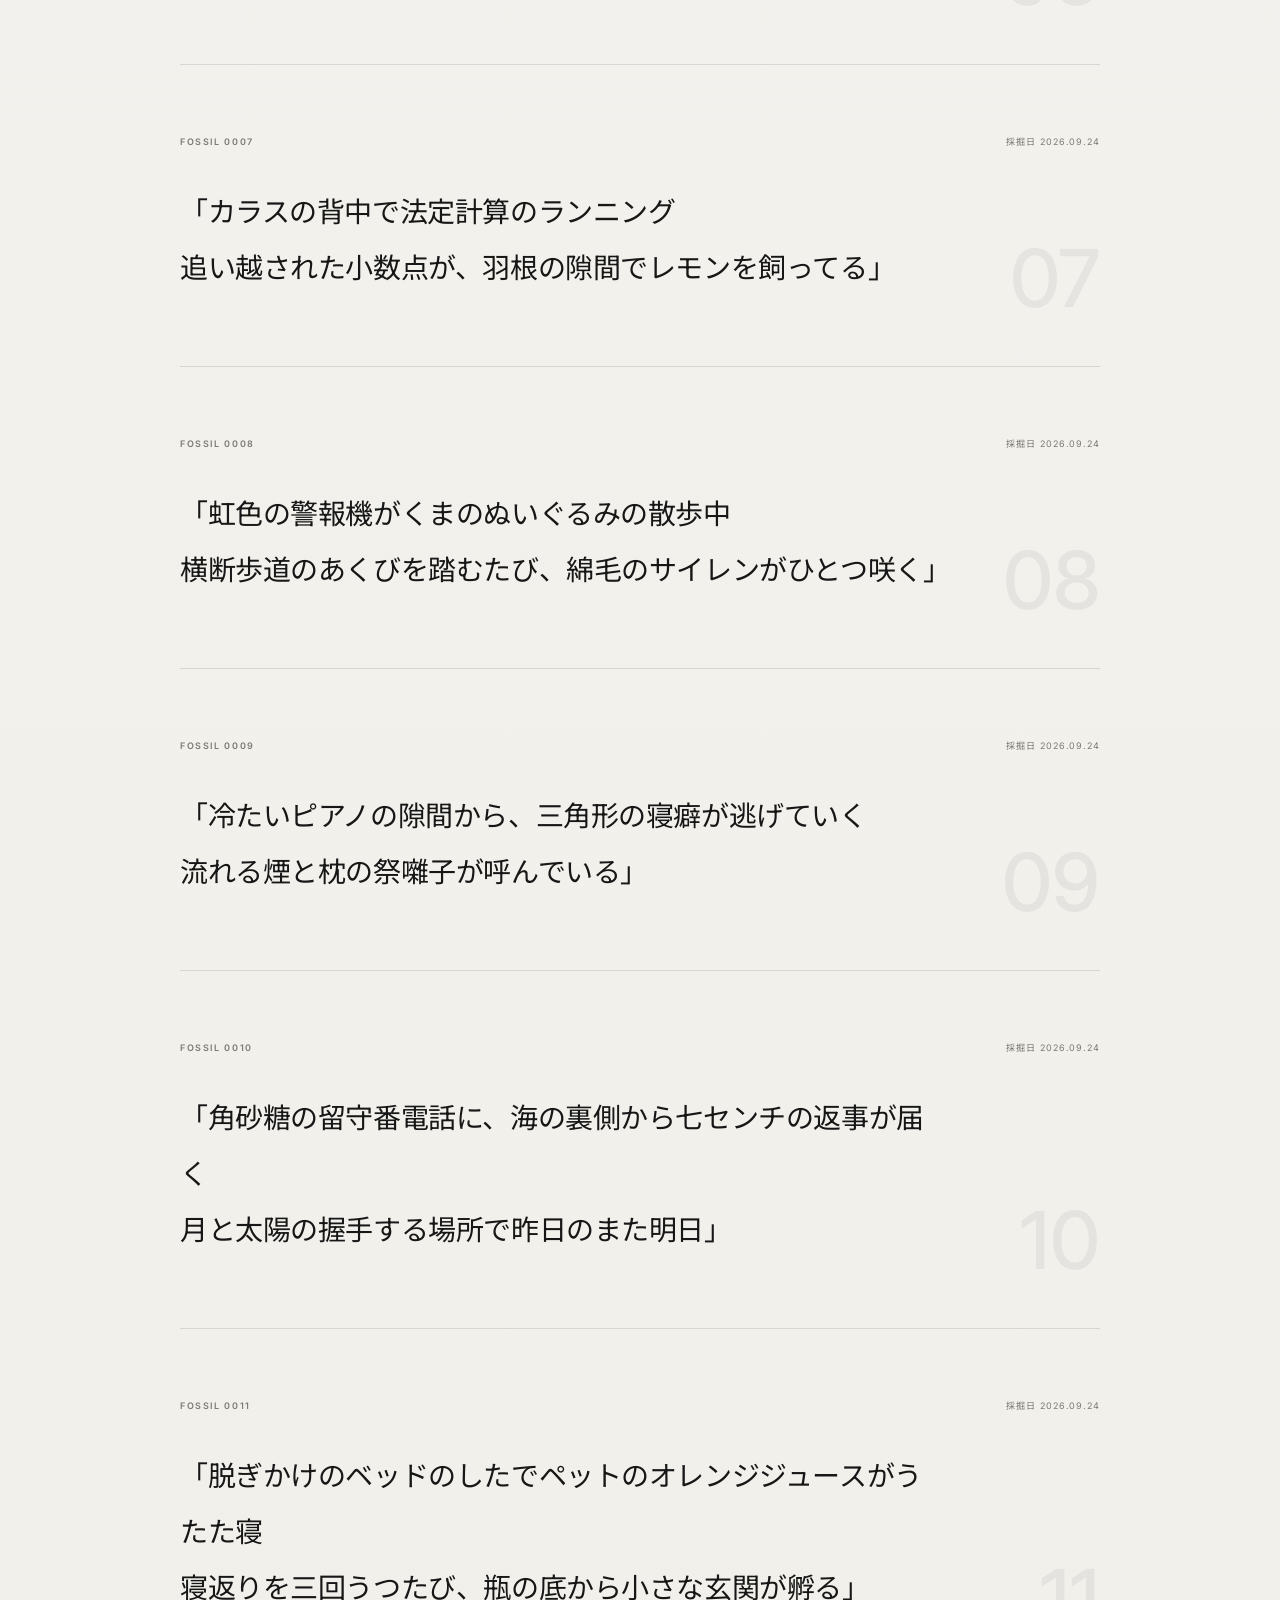
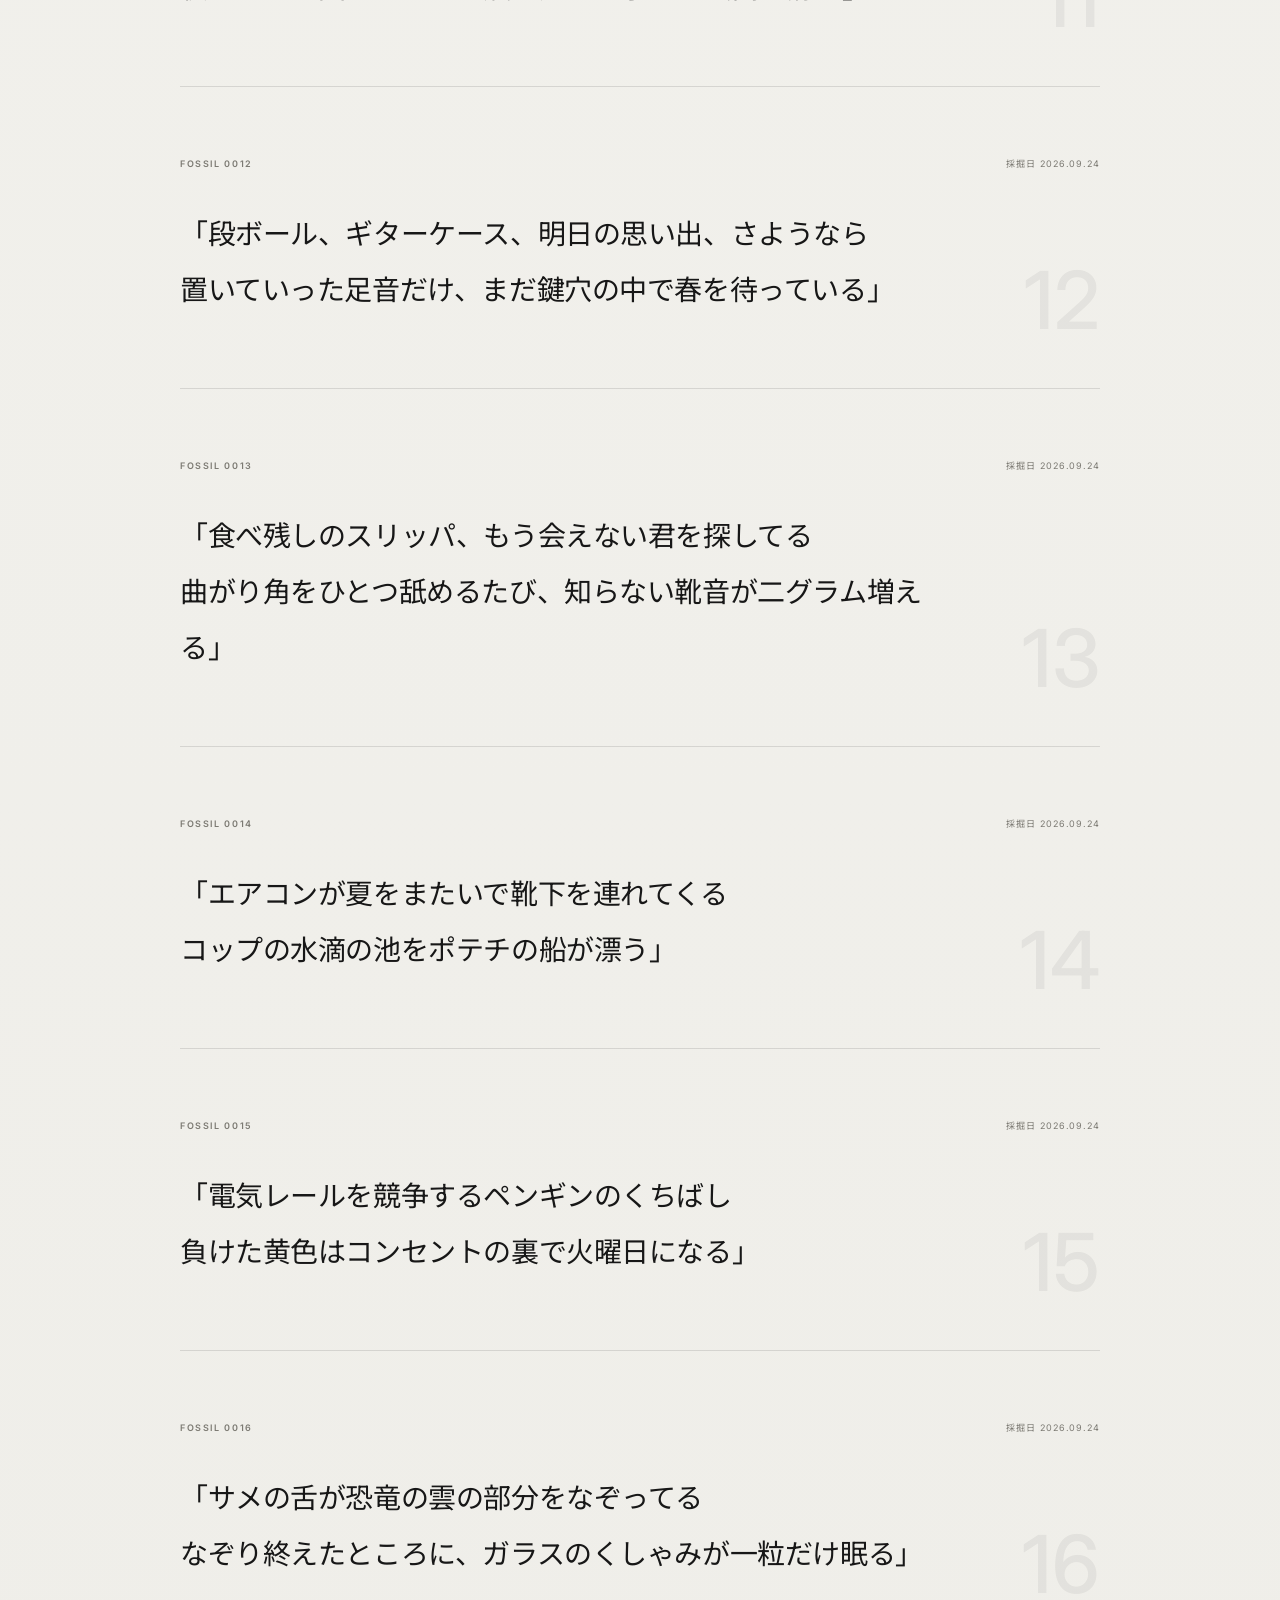
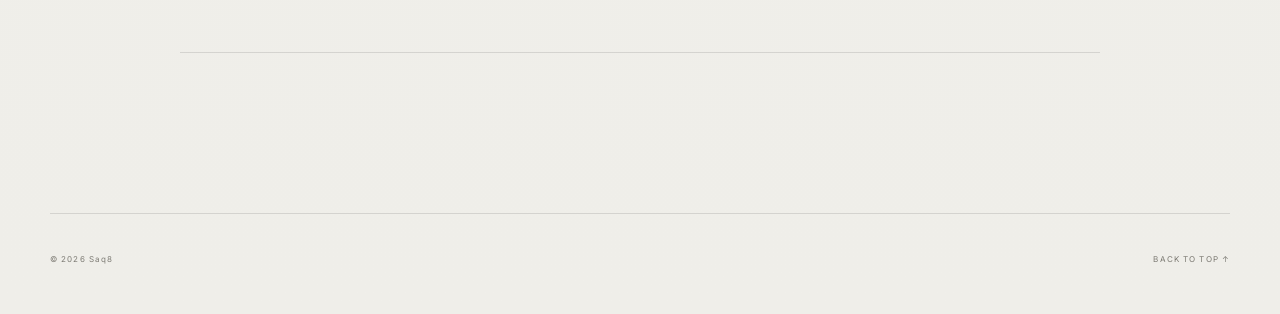
==== commit a49d7bef: "Update words.html" ====
--- a/words.html
+++ b/words.html
@@ -1628,9 +1628,10 @@
         </div>
 
 
-        <span class="archive-count">
-          5 FOSSILS
-        </span>
+        <span
+  id="archiveCount"
+  class="archive-count"
+></span>
 
       </div>
 
@@ -1823,7 +1824,127 @@
         text:
           `言葉の化石を散りばめる木曜日の真ん中、
 お布団が着陸して夏と秋の二人三脚`
-      }
+      },
+    {
+  id: 6,
+
+  date:
+    "2026.09.24",
+
+  text:
+    `綿飴色の信号機、今日もためいきの空
+青になれなかった雲を、スプーンの背中で眠らせる`
+},
+
+{
+  id: 7,
+
+  date:
+    "2026.09.24",
+
+  text:
+    `カラスの背中で法定計算のランニング
+追い越された小数点が、羽根の隙間でレモンを飼ってる`
+},
+
+{
+  id: 8,
+
+  date:
+    "2026.09.24",
+
+  text:
+    `虹色の警報機がくまのぬいぐるみの散歩中
+横断歩道のあくびを踏むたび、綿毛のサイレンがひとつ咲く`
+},
+
+{
+  id: 9,
+
+  date:
+    "2026.09.24",
+
+  text:
+    `冷たいピアノの隙間から、三角形の寝癖が逃げていく
+流れる煙と枕の祭囃子が呼んでいる`
+},
+
+{
+  id: 10,
+
+  date:
+    "2026.09.24",
+
+  text:
+    `角砂糖の留守番電話に、海の裏側から七センチの返事が届く
+月と太陽の握手する場所で昨日のまた明日`
+},
+
+{
+  id: 11,
+
+  date:
+    "2026.09.24",
+
+  text:
+    `脱ぎかけのベッドのしたでペットのオレンジジュースがうたた寝
+寝返りを三回うつたび、瓶の底から小さな玄関が孵る`
+},
+
+{
+  id: 12,
+
+  date:
+    "2026.09.24",
+
+  text:
+    `段ボール、ギターケース、明日の思い出、さようなら
+置いていった足音だけ、まだ鍵穴の中で春を待っている`
+},
+
+{
+  id: 13,
+
+  date:
+    "2026.09.24",
+
+  text:
+    `食べ残しのスリッパ、もう会えない君を探してる
+曲がり角をひとつ舐めるたび、知らない靴音が二グラム増える`
+},
+
+{
+  id: 14,
+
+  date:
+    "2026.09.24",
+
+  text:
+    `エアコンが夏をまたいで靴下を連れてくる
+コップの水滴の池をポテチの船が漂う`
+},
+
+{
+  id: 15,
+
+  date:
+    "2026.09.24",
+
+  text:
+    `電気レールを競争するペンギンのくちばし
+負けた黄色はコンセントの裏で火曜日になる`
+},
+
+{
+  id: 16,
+
+  date:
+    "2026.09.24",
+
+  text:
+    `サメの舌が恐竜の雲の部分をなぞってる
+なぞり終えたところに、ガラスのくしゃみが一粒だけ眠る`
+}
 
     ];
 
@@ -2397,7 +2518,15 @@
     =============================== */
 
     renderArchive();
-
+const archiveCount =
+  document.getElementById(
+    "archiveCount"
+  );
+
+if (archiveCount) {
+  archiveCount.textContent =
+    `${fossils.length} FOSSILS`;
+}
   </script>
 
 
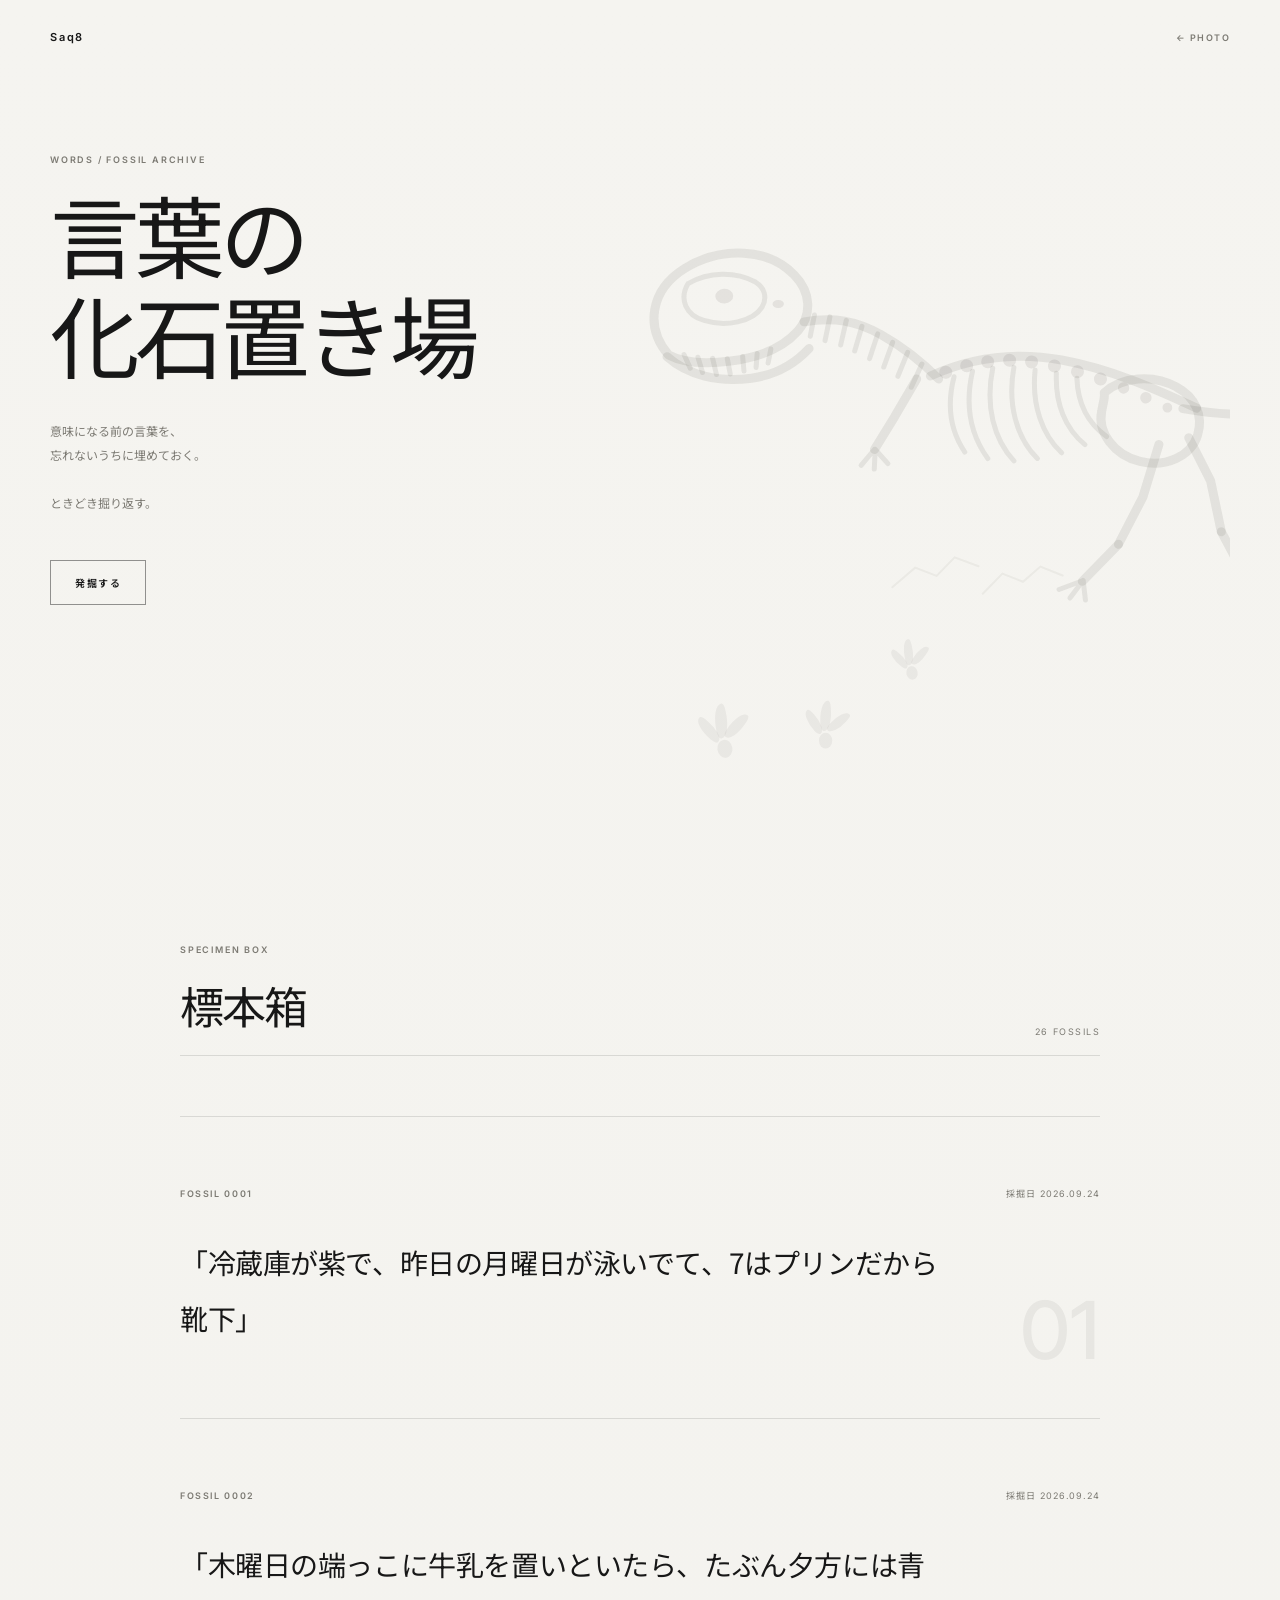
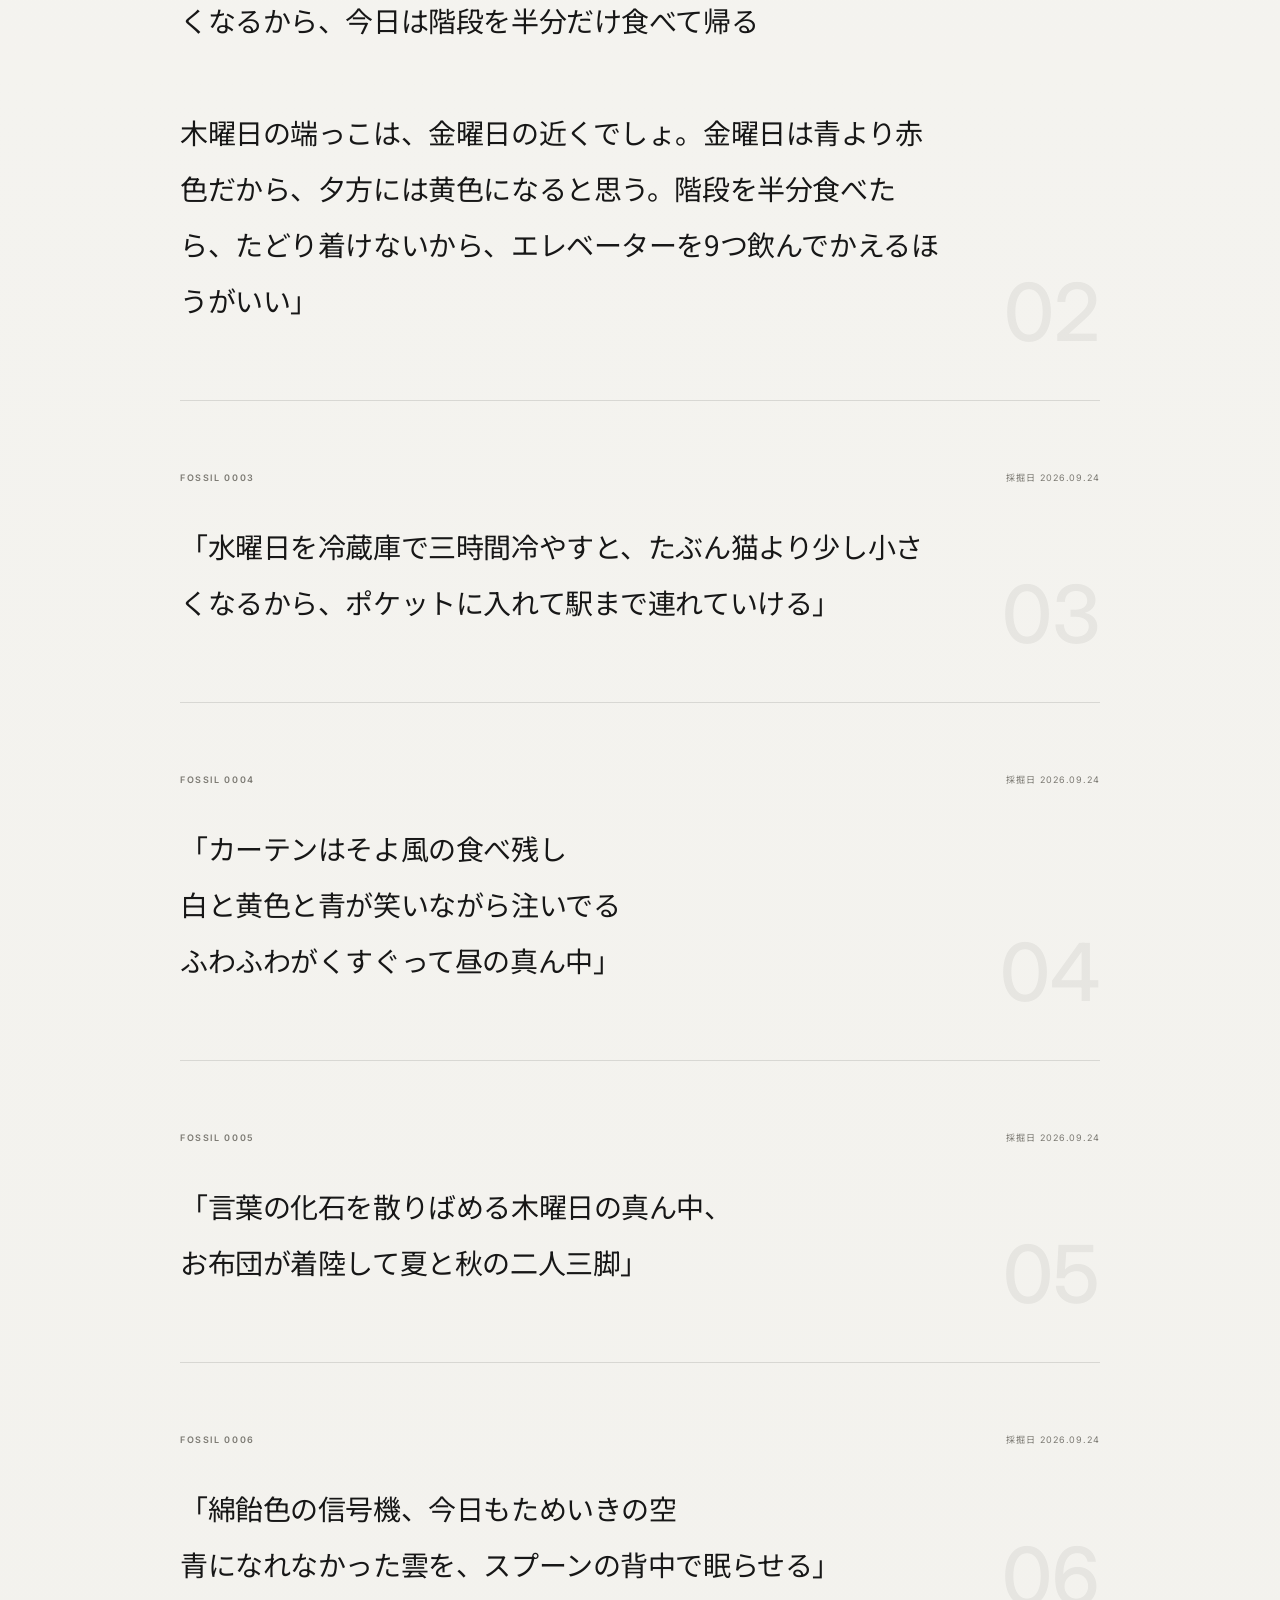
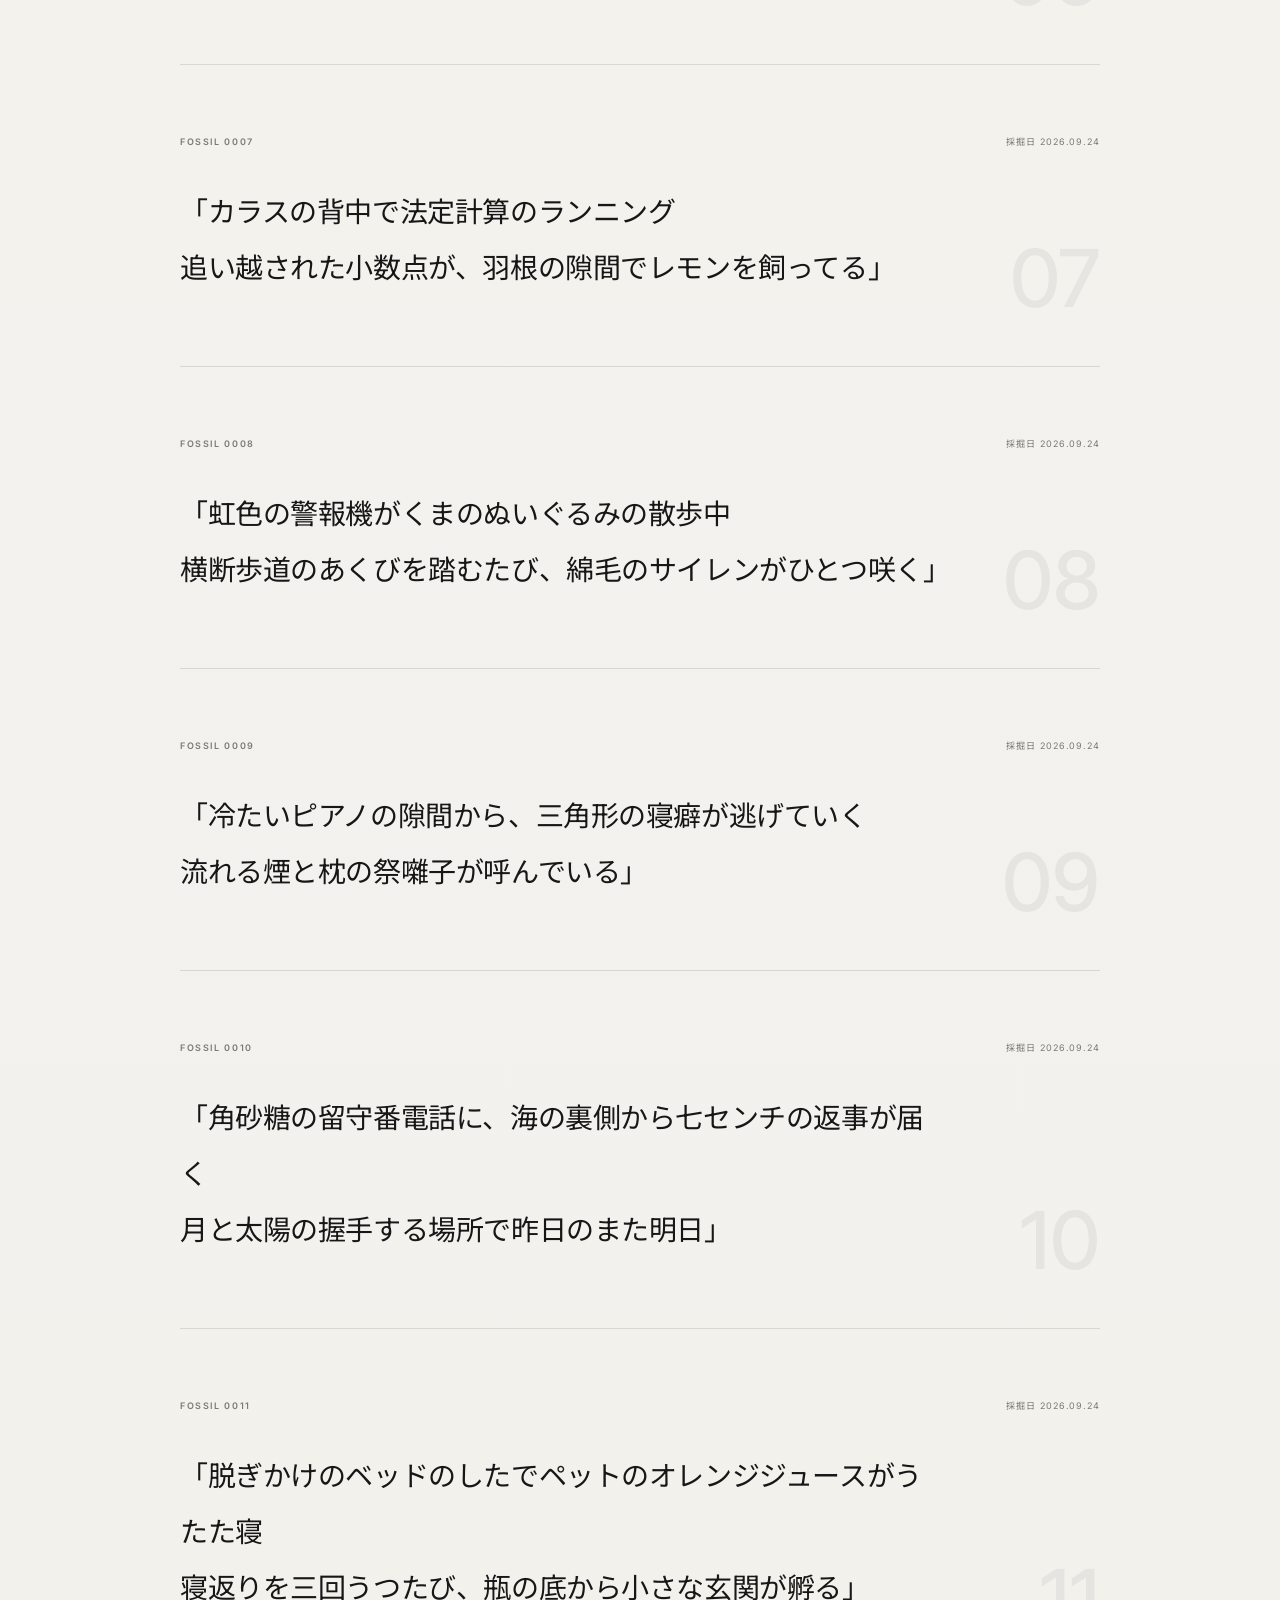
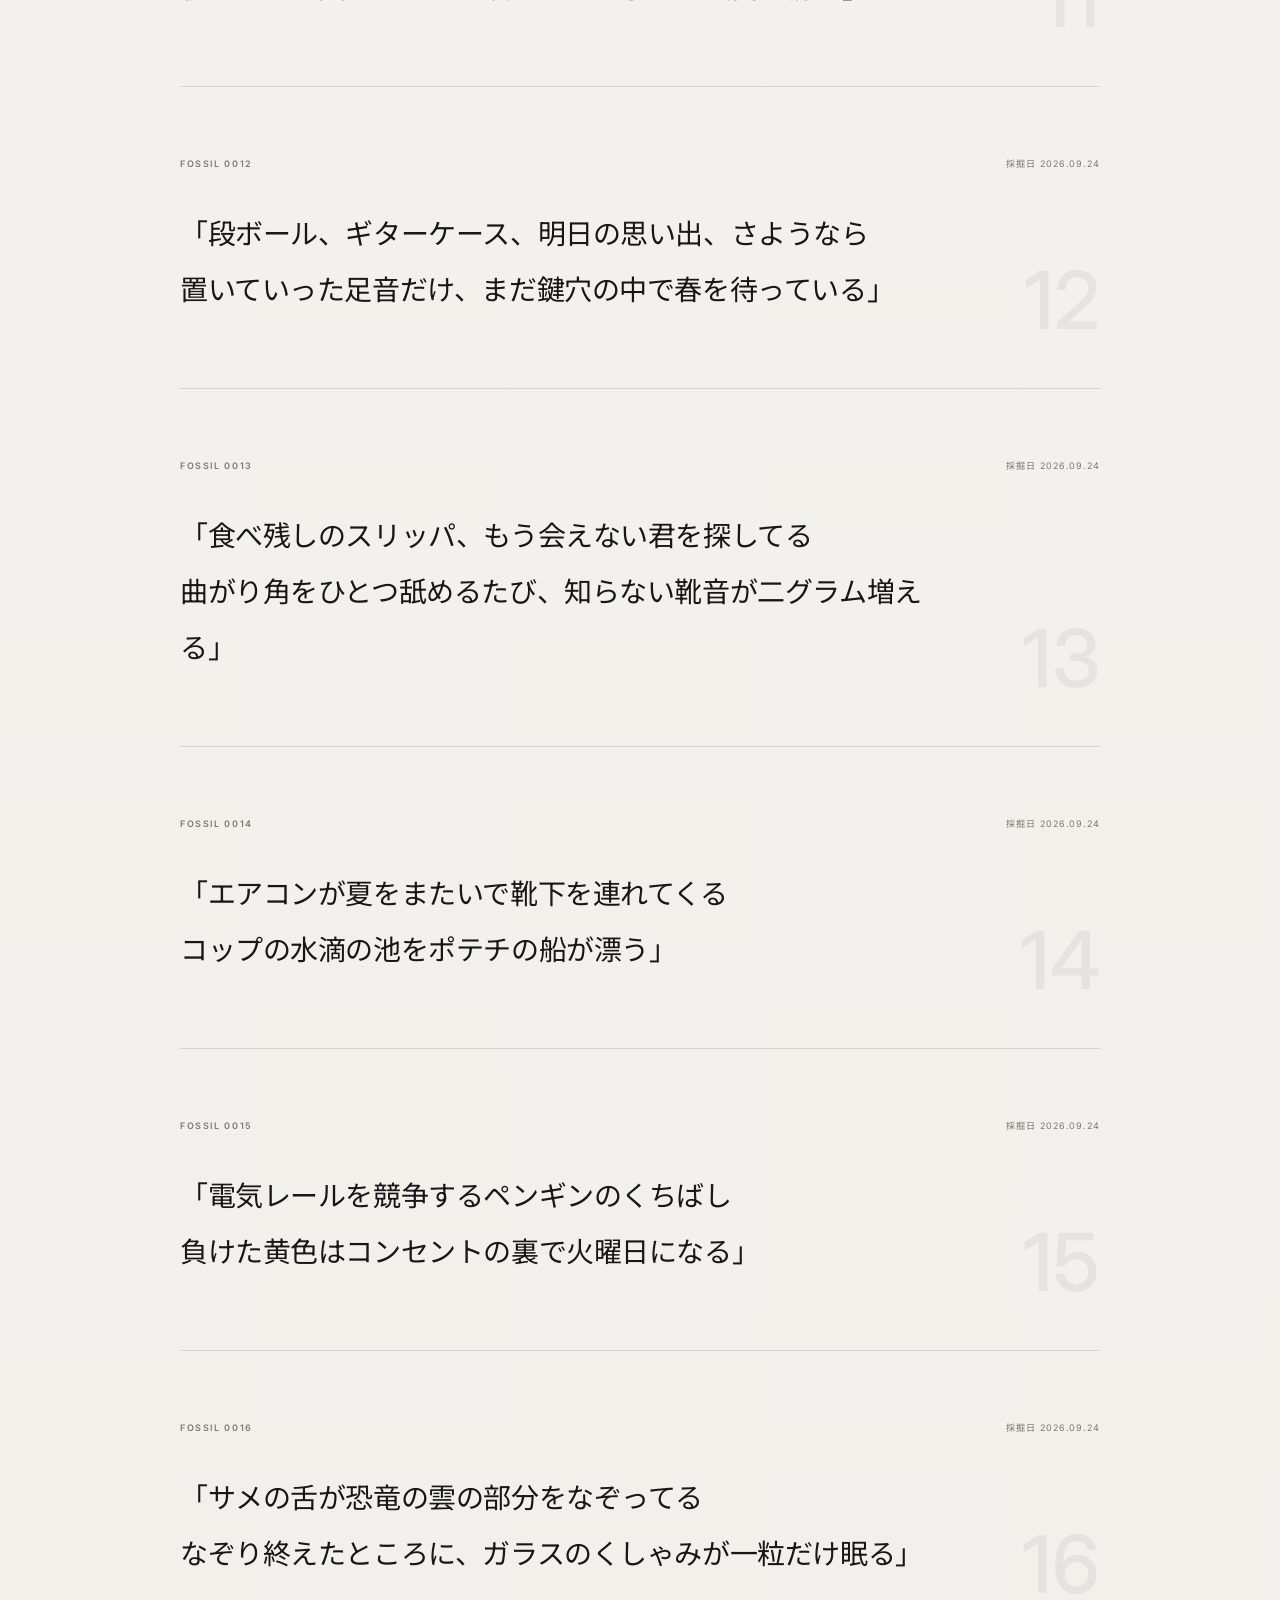
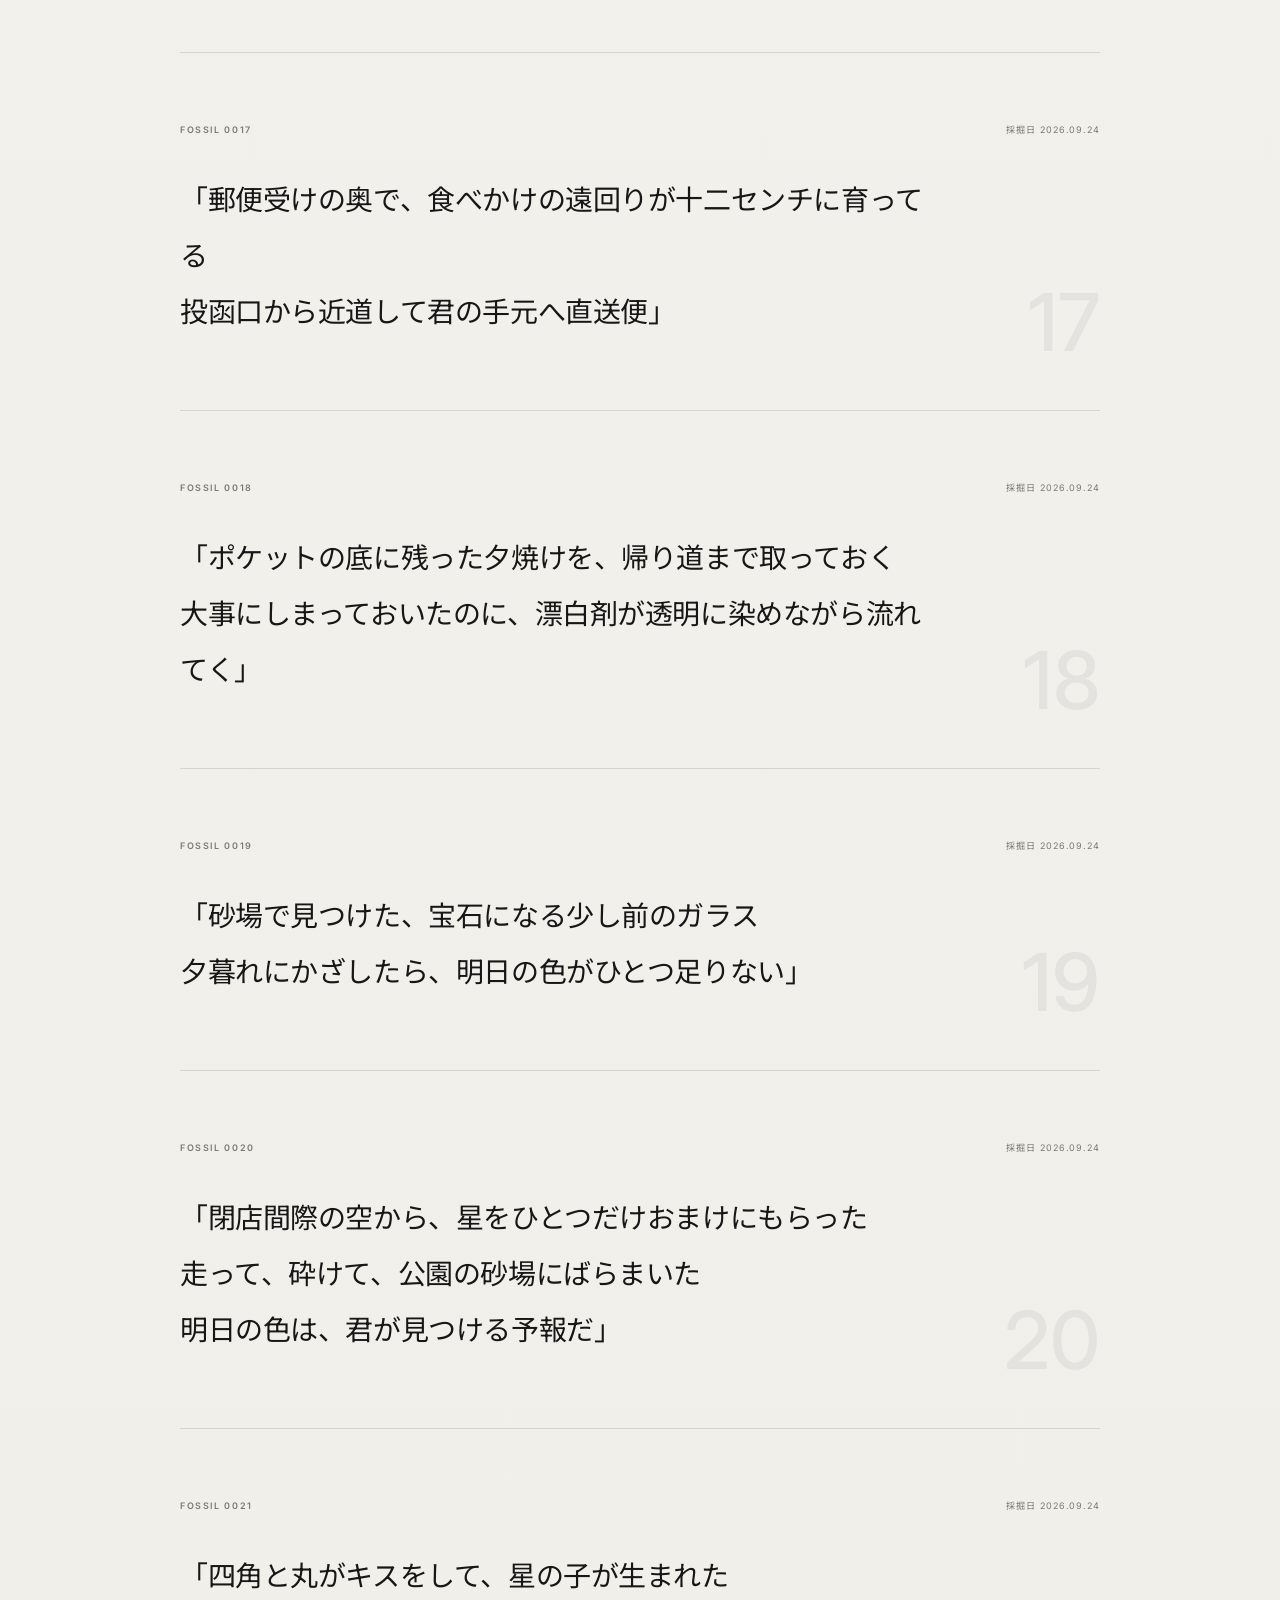
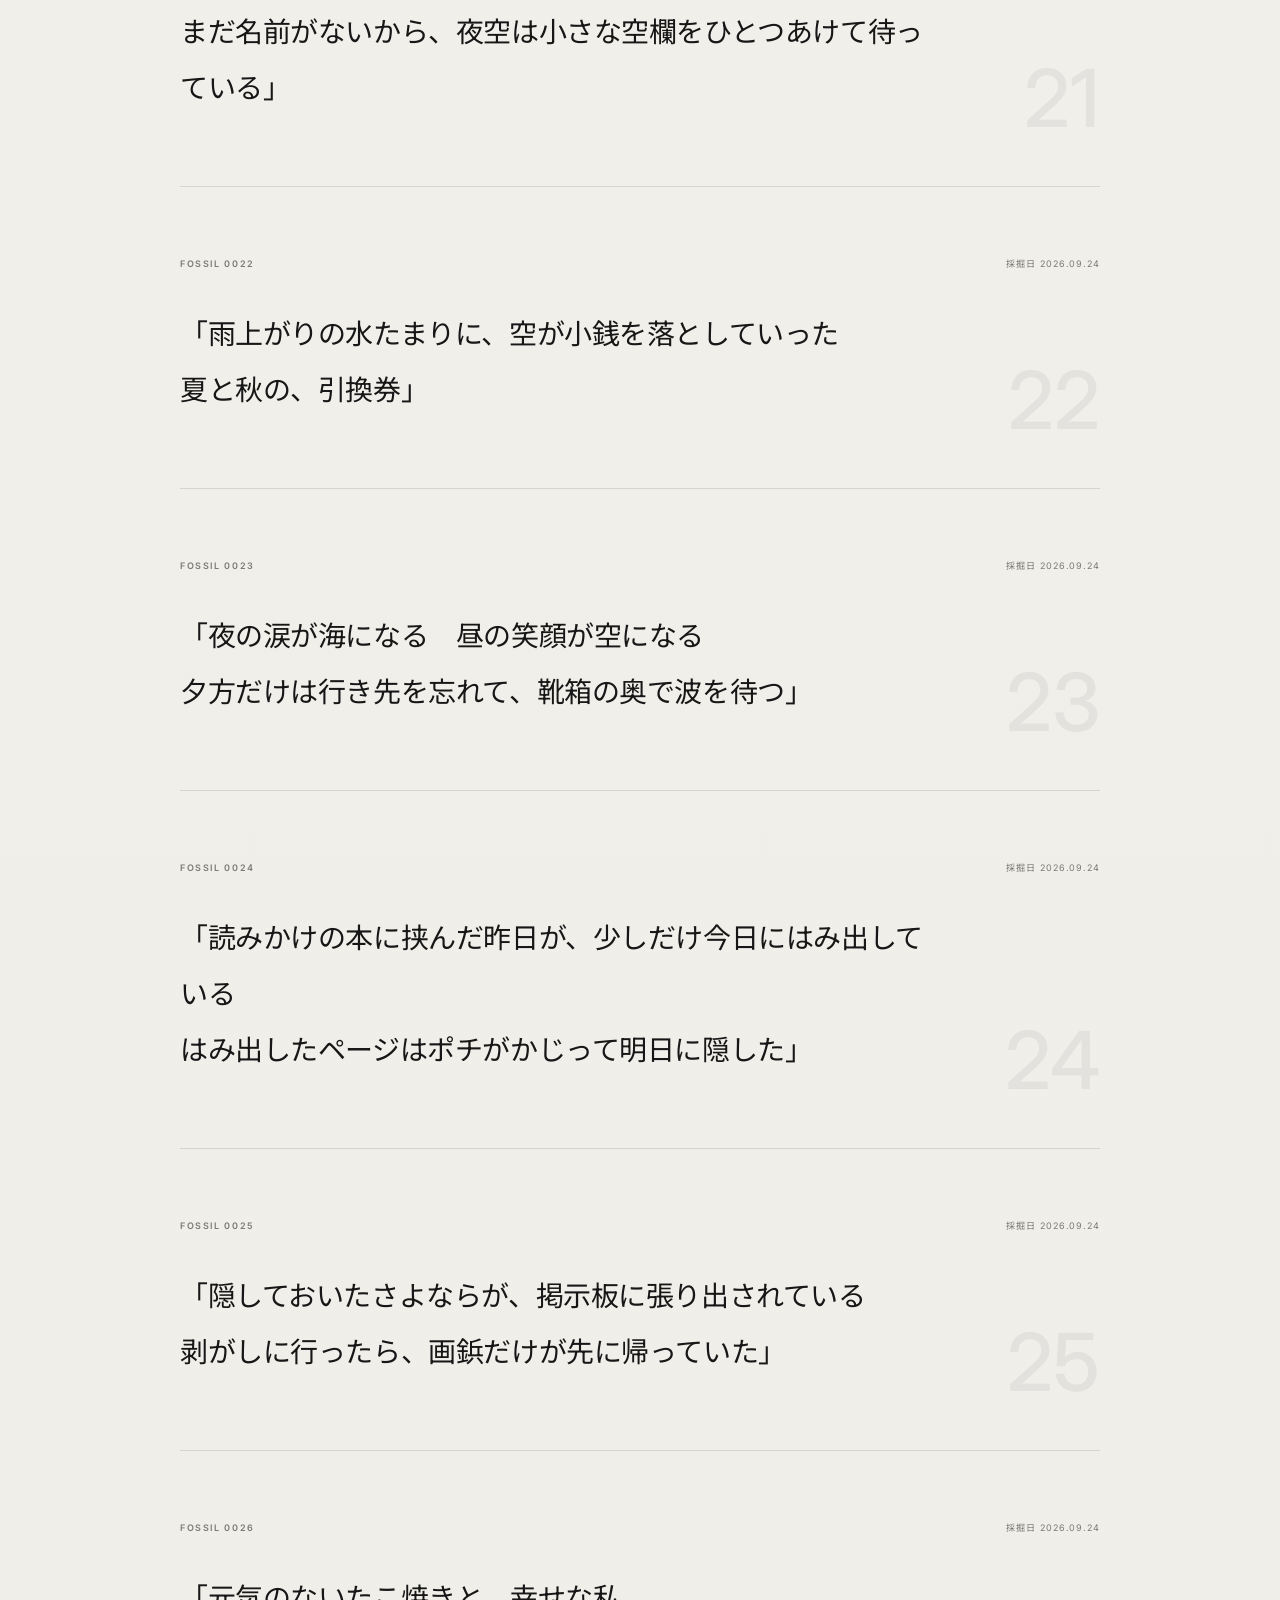
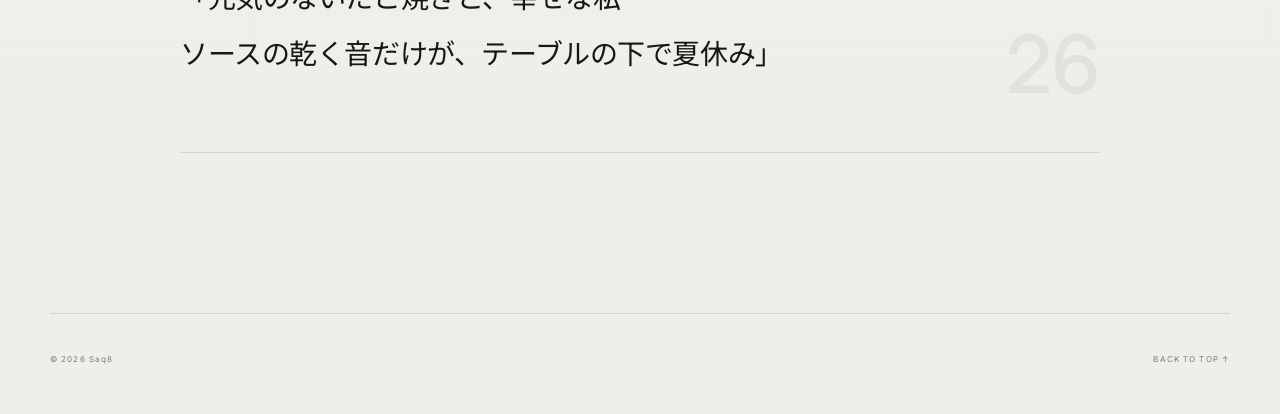
==== commit c578bacf: "Update words.html" ====
--- a/words.html
+++ b/words.html
@@ -1944,6 +1944,116 @@
   text:
     `サメの舌が恐竜の雲の部分をなぞってる
 なぞり終えたところに、ガラスのくしゃみが一粒だけ眠る`
+},
+{
+  id: 17,
+
+  date:
+    "2026.09.24",
+
+  text:
+    `郵便受けの奥で、食べかけの遠回りが十二センチに育ってる
+投函口から近道して君の手元へ直送便`
+},
+
+{
+  id: 18,
+
+  date:
+    "2026.09.24",
+
+  text:
+    `ポケットの底に残った夕焼けを、帰り道まで取っておく
+大事にしまっておいたのに、漂白剤が透明に染めながら流れてく`
+},
+
+{
+  id: 19,
+
+  date:
+    "2026.09.24",
+
+  text:
+    `砂場で見つけた、宝石になる少し前のガラス
+夕暮れにかざしたら、明日の色がひとつ足りない`
+},
+
+{
+  id: 20,
+
+  date:
+    "2026.09.24",
+
+  text:
+    `閉店間際の空から、星をひとつだけおまけにもらった
+走って、砕けて、公園の砂場にばらまいた
+明日の色は、君が見つける予報だ`
+},
+
+{
+  id: 21,
+
+  date:
+    "2026.09.24",
+
+  text:
+    `四角と丸がキスをして、星の子が生まれた
+まだ名前がないから、夜空は小さな空欄をひとつあけて待っている`
+},
+
+{
+  id: 22,
+
+  date:
+    "2026.09.24",
+
+  text:
+    `雨上がりの水たまりに、空が小銭を落としていった
+夏と秋の、引換券`
+},
+
+{
+  id: 23,
+
+  date:
+    "2026.09.24",
+
+  text:
+    `夜の涙が海になる　昼の笑顔が空になる
+夕方だけは行き先を忘れて、靴箱の奥で波を待つ`
+},
+
+{
+  id: 24,
+
+  date:
+    "2026.09.24",
+
+  text:
+    `読みかけの本に挟んだ昨日が、少しだけ今日にはみ出している
+はみ出したページはポチがかじって明日に隠した`
+},
+
+{
+  id: 25,
+
+  date:
+    "2026.09.24",
+
+  text:
+    `隠しておいたさよならが、掲示板に張り出されている
+剥がしに行ったら、画鋲だけが先に帰っていた`
+},
+
+{
+  id: 26,
+
+  date:
+    "2026.09.24",
+
+  text:
+    `元気のないたこ焼きと、幸せな私
+ソースの乾く音だけが、テーブルの下で夏休み`
 }
 
     ];
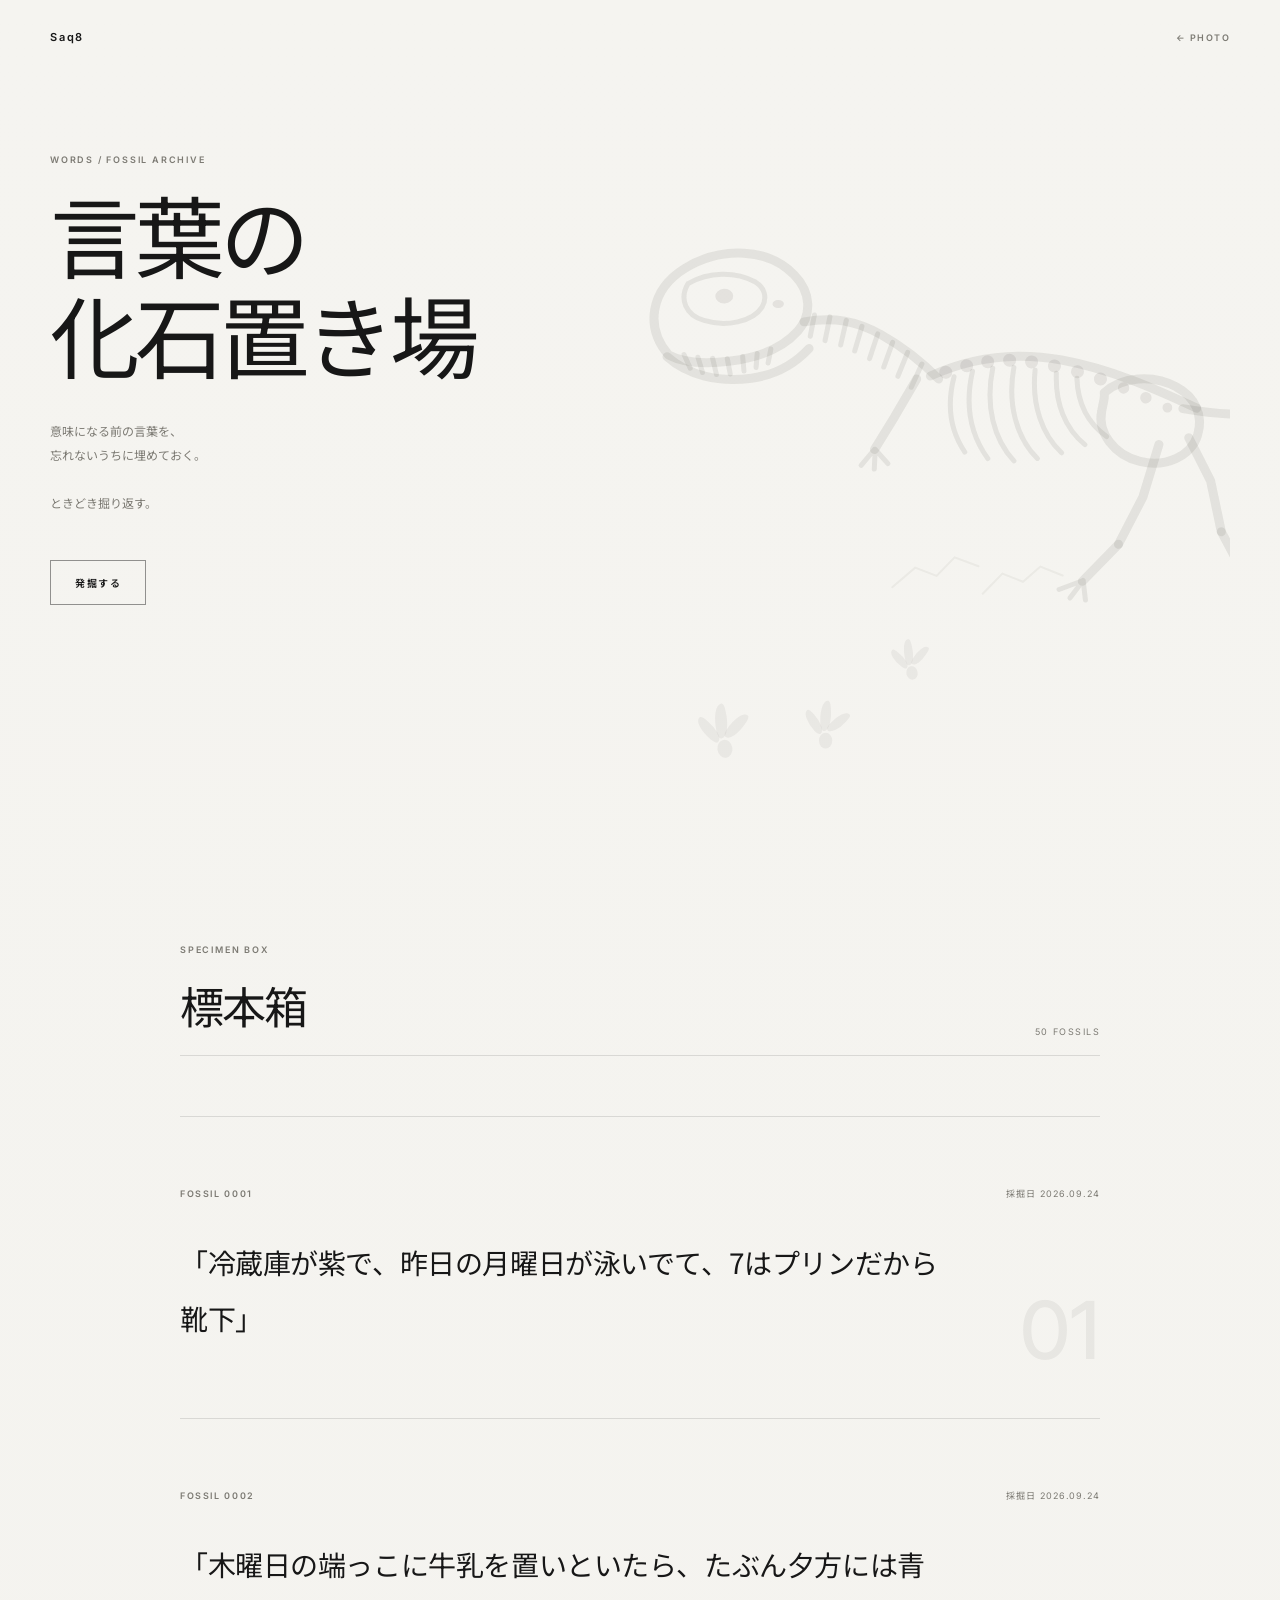
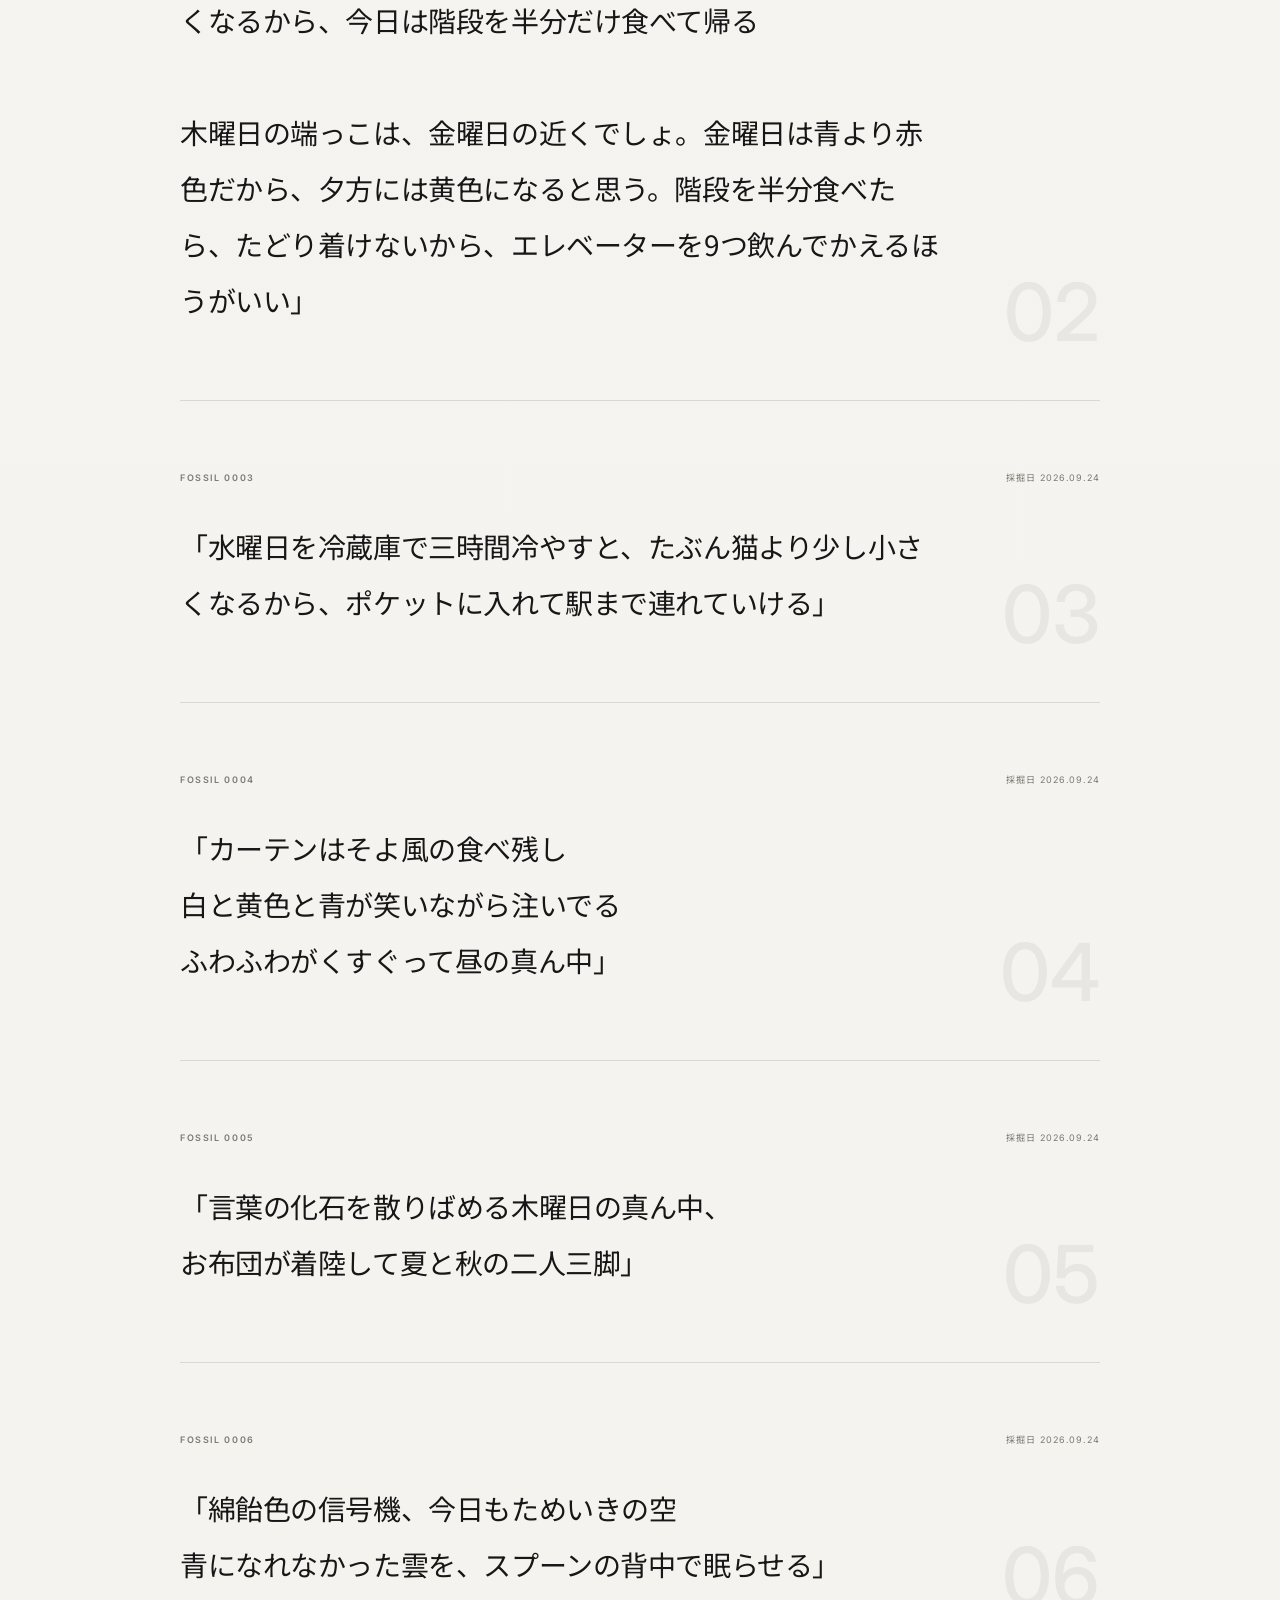
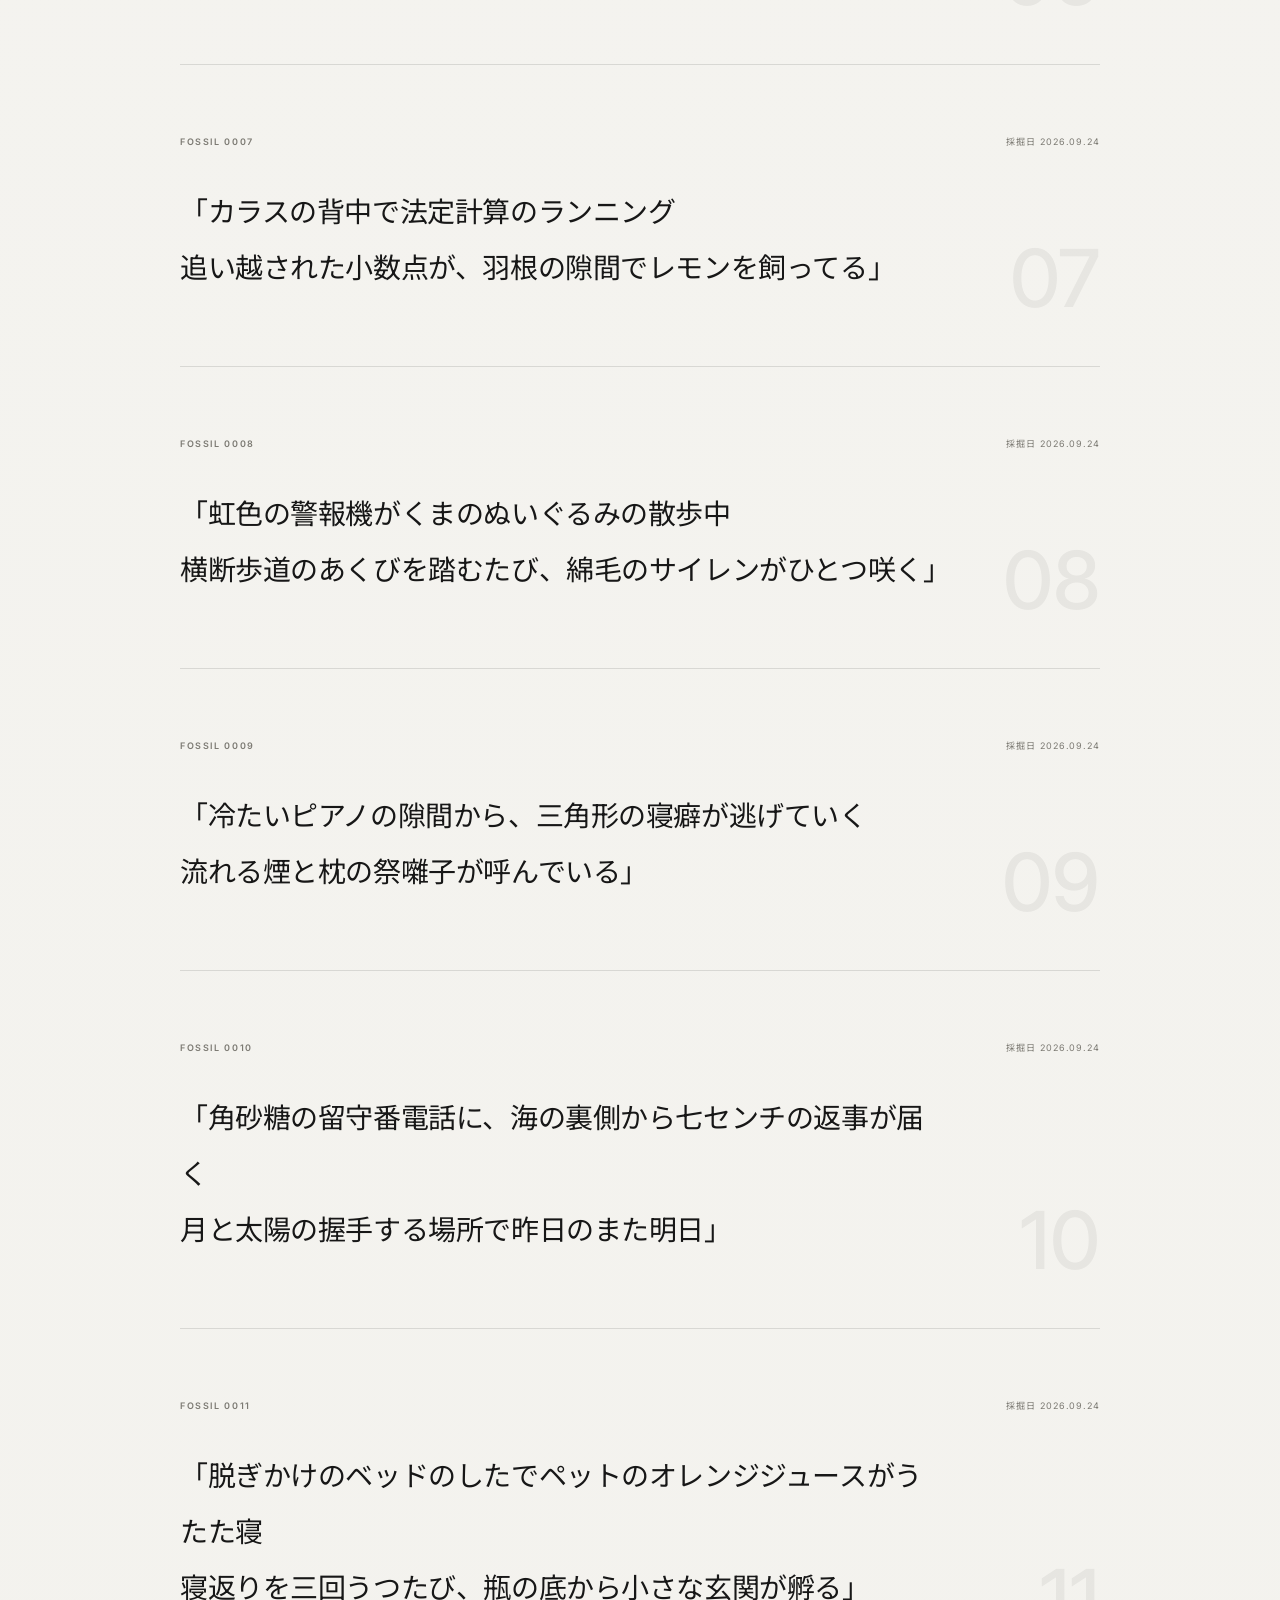
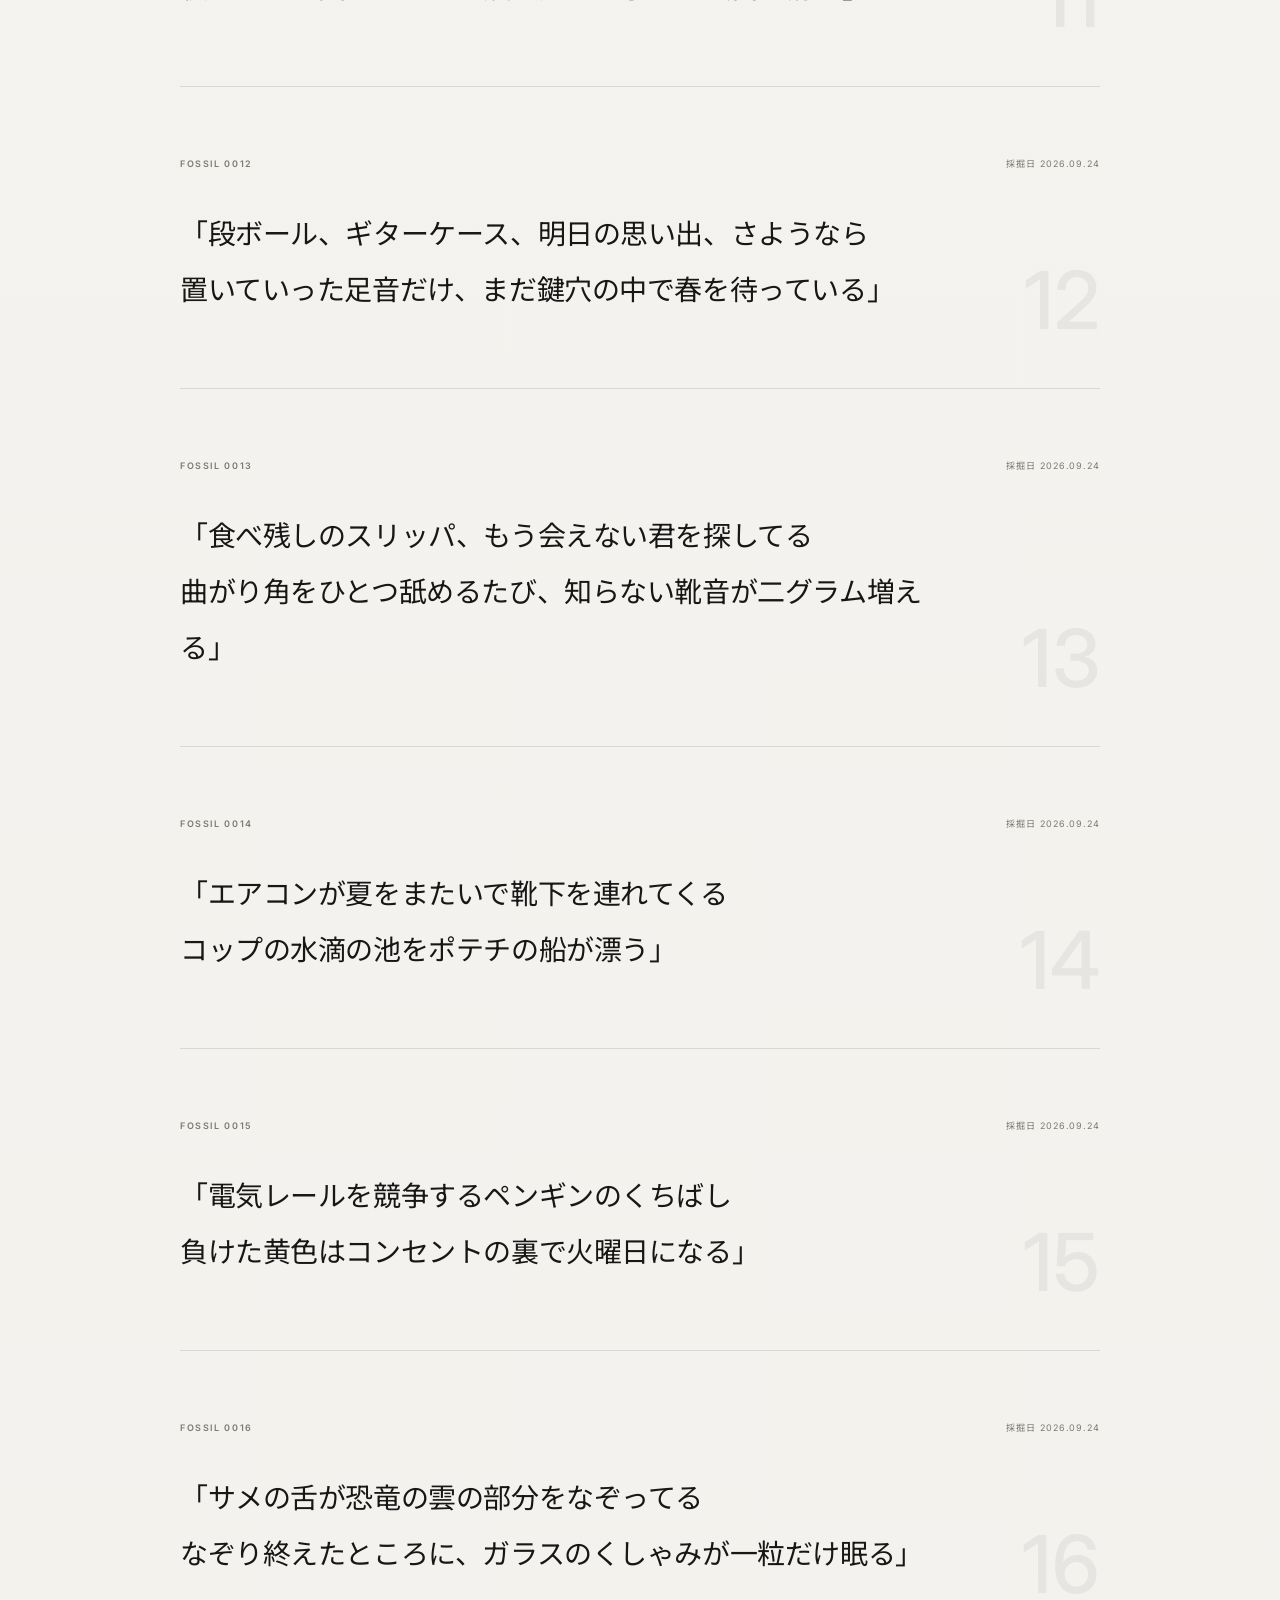
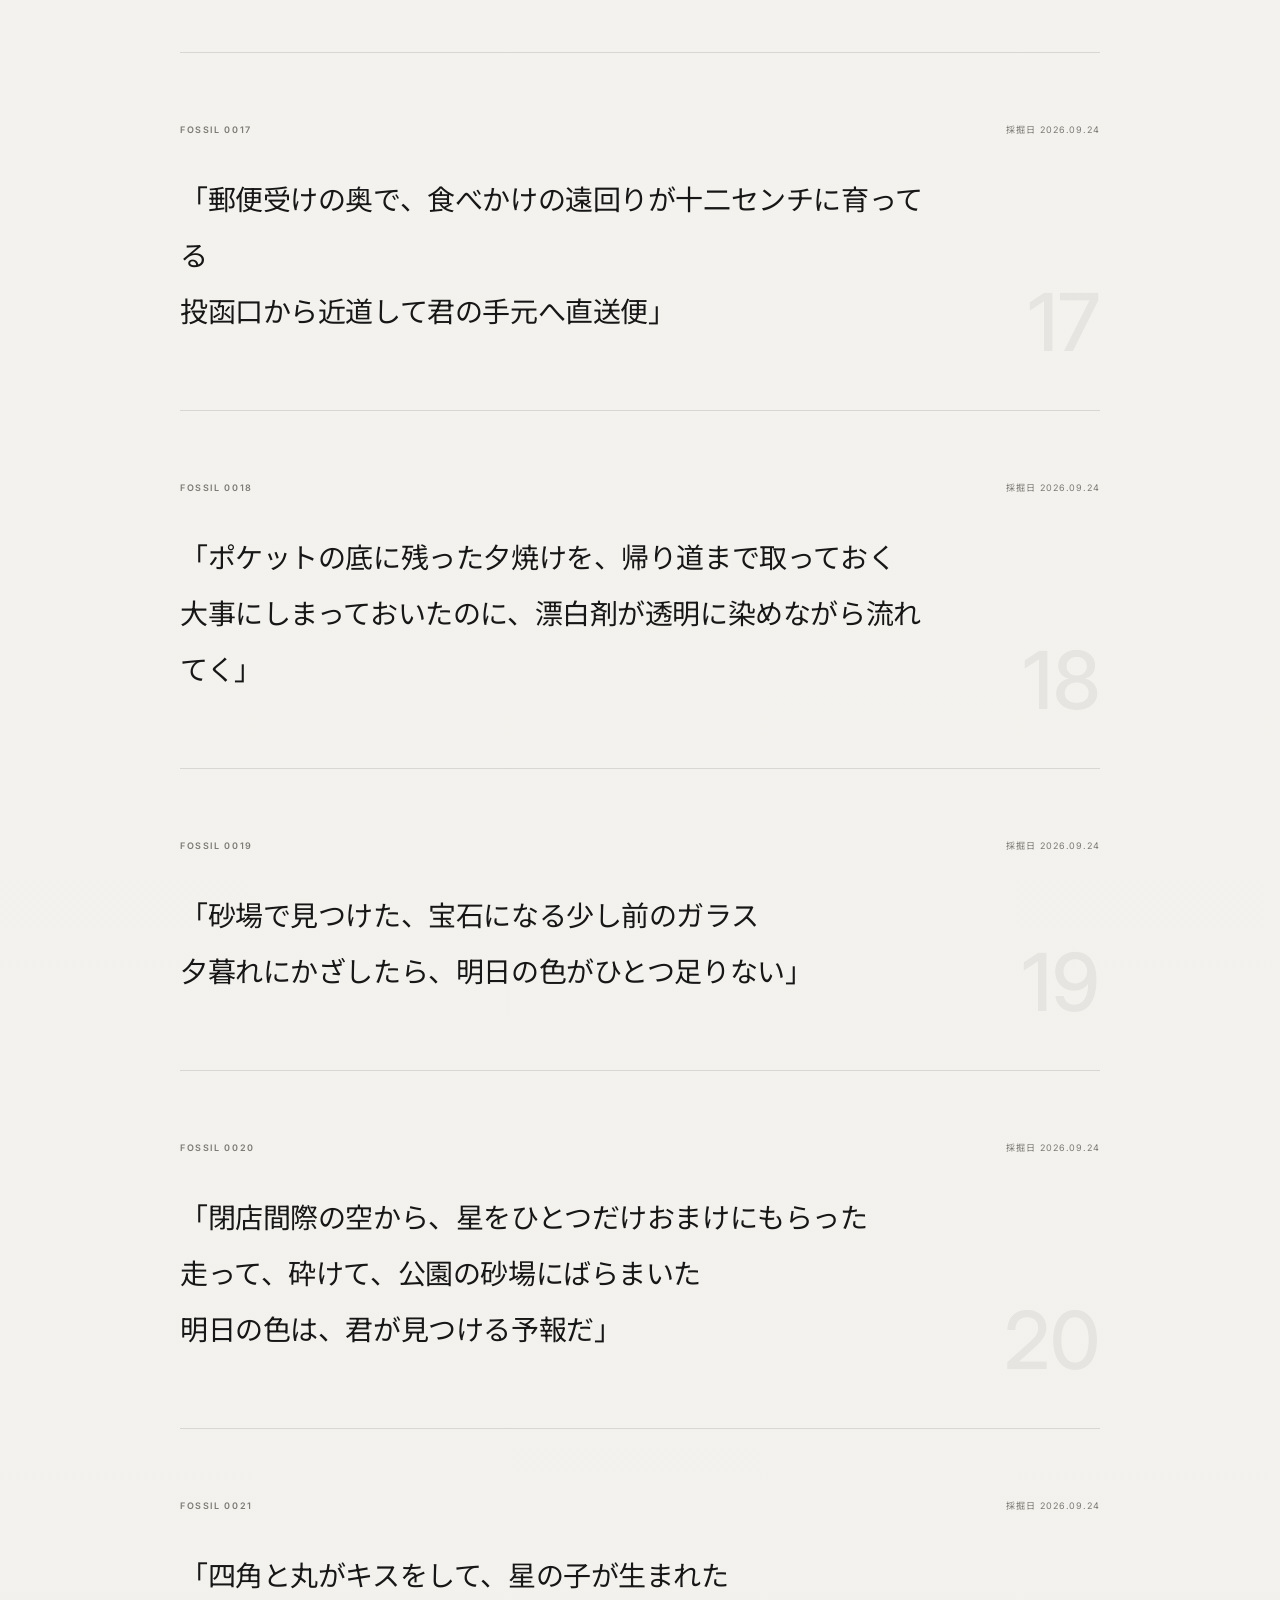
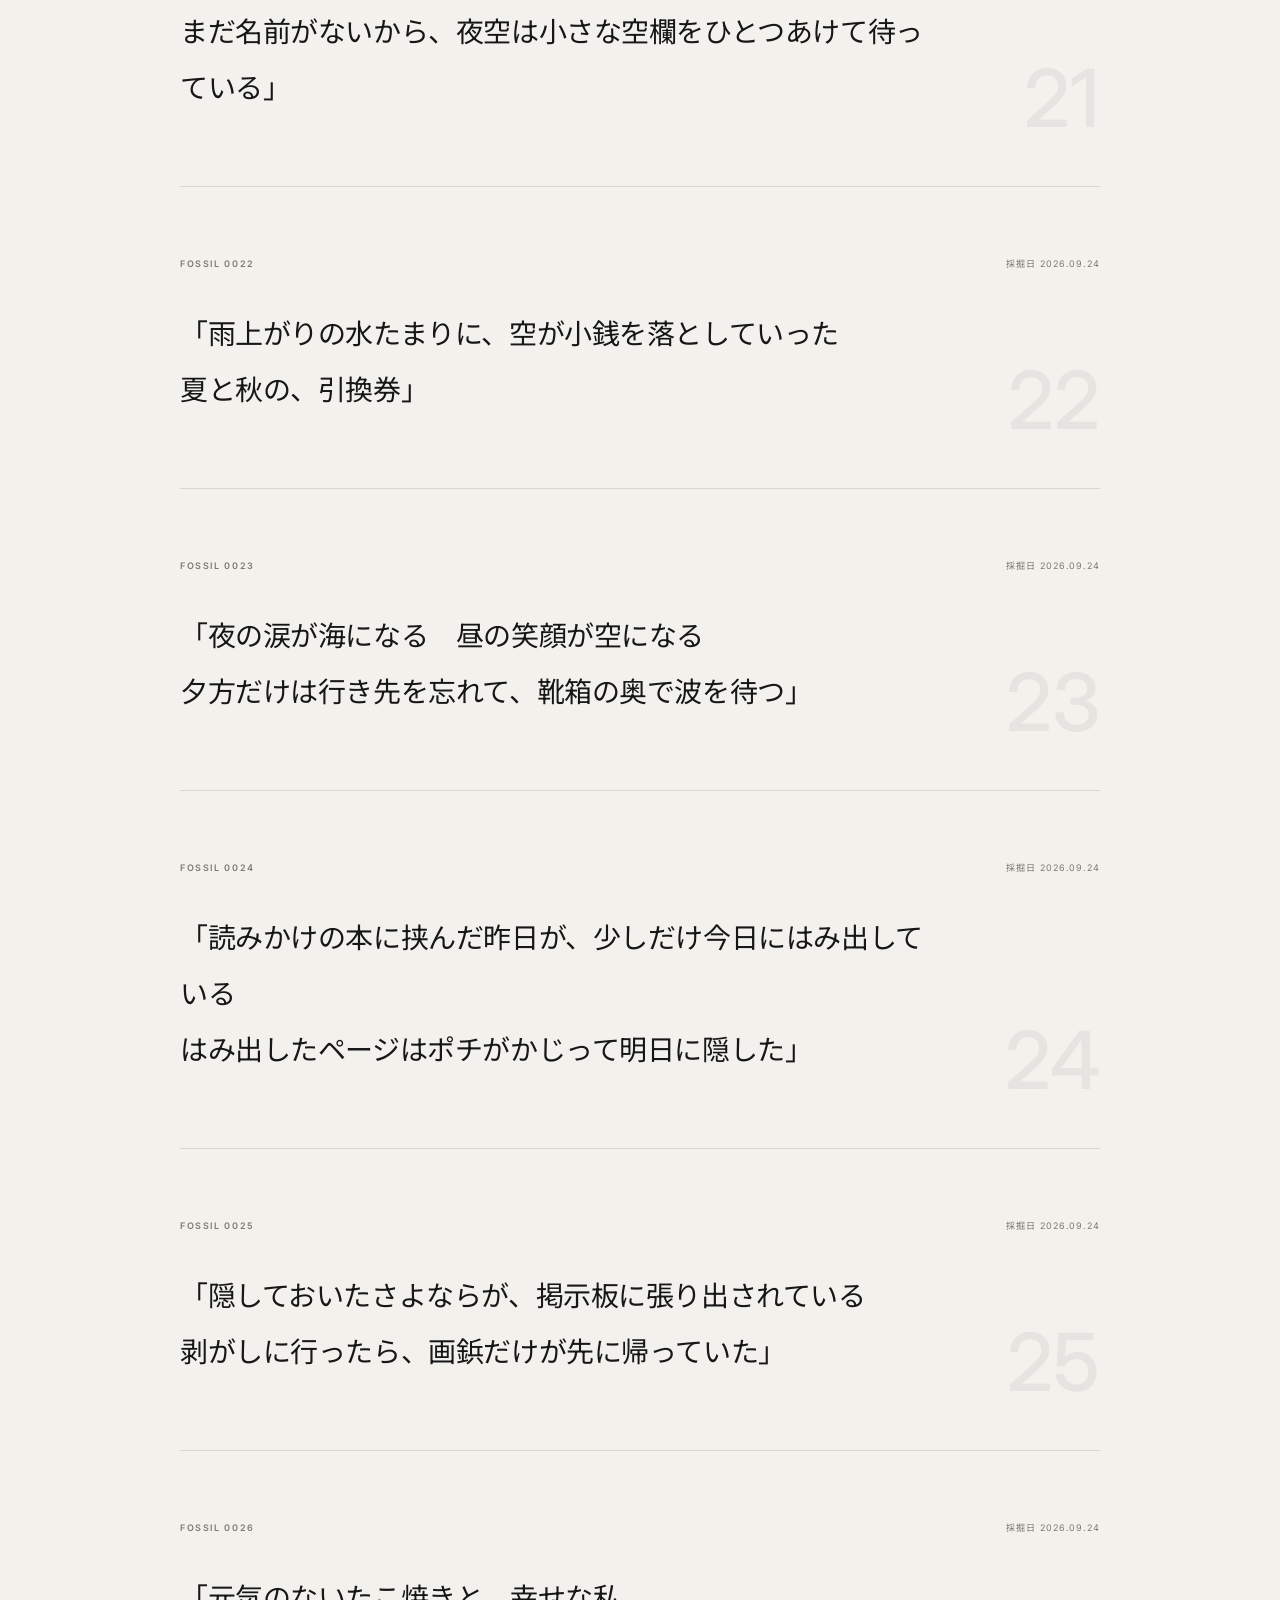
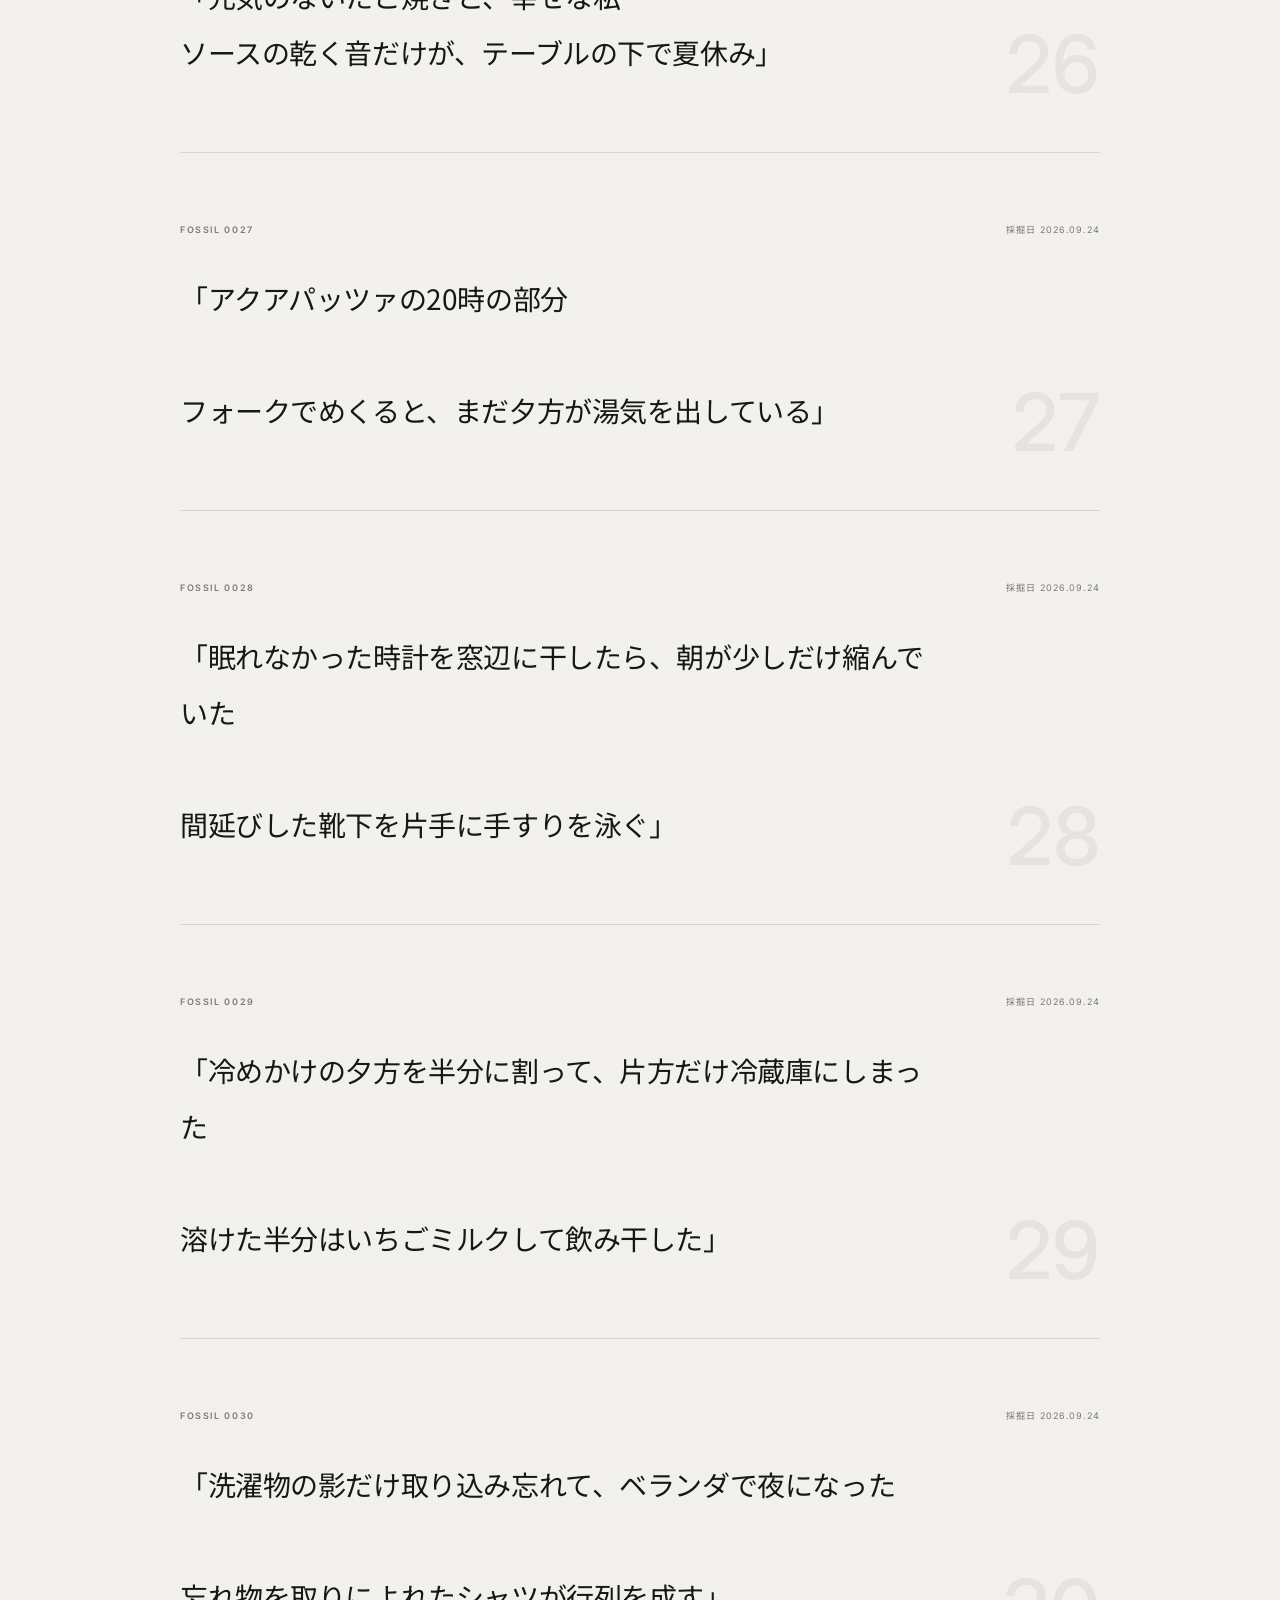
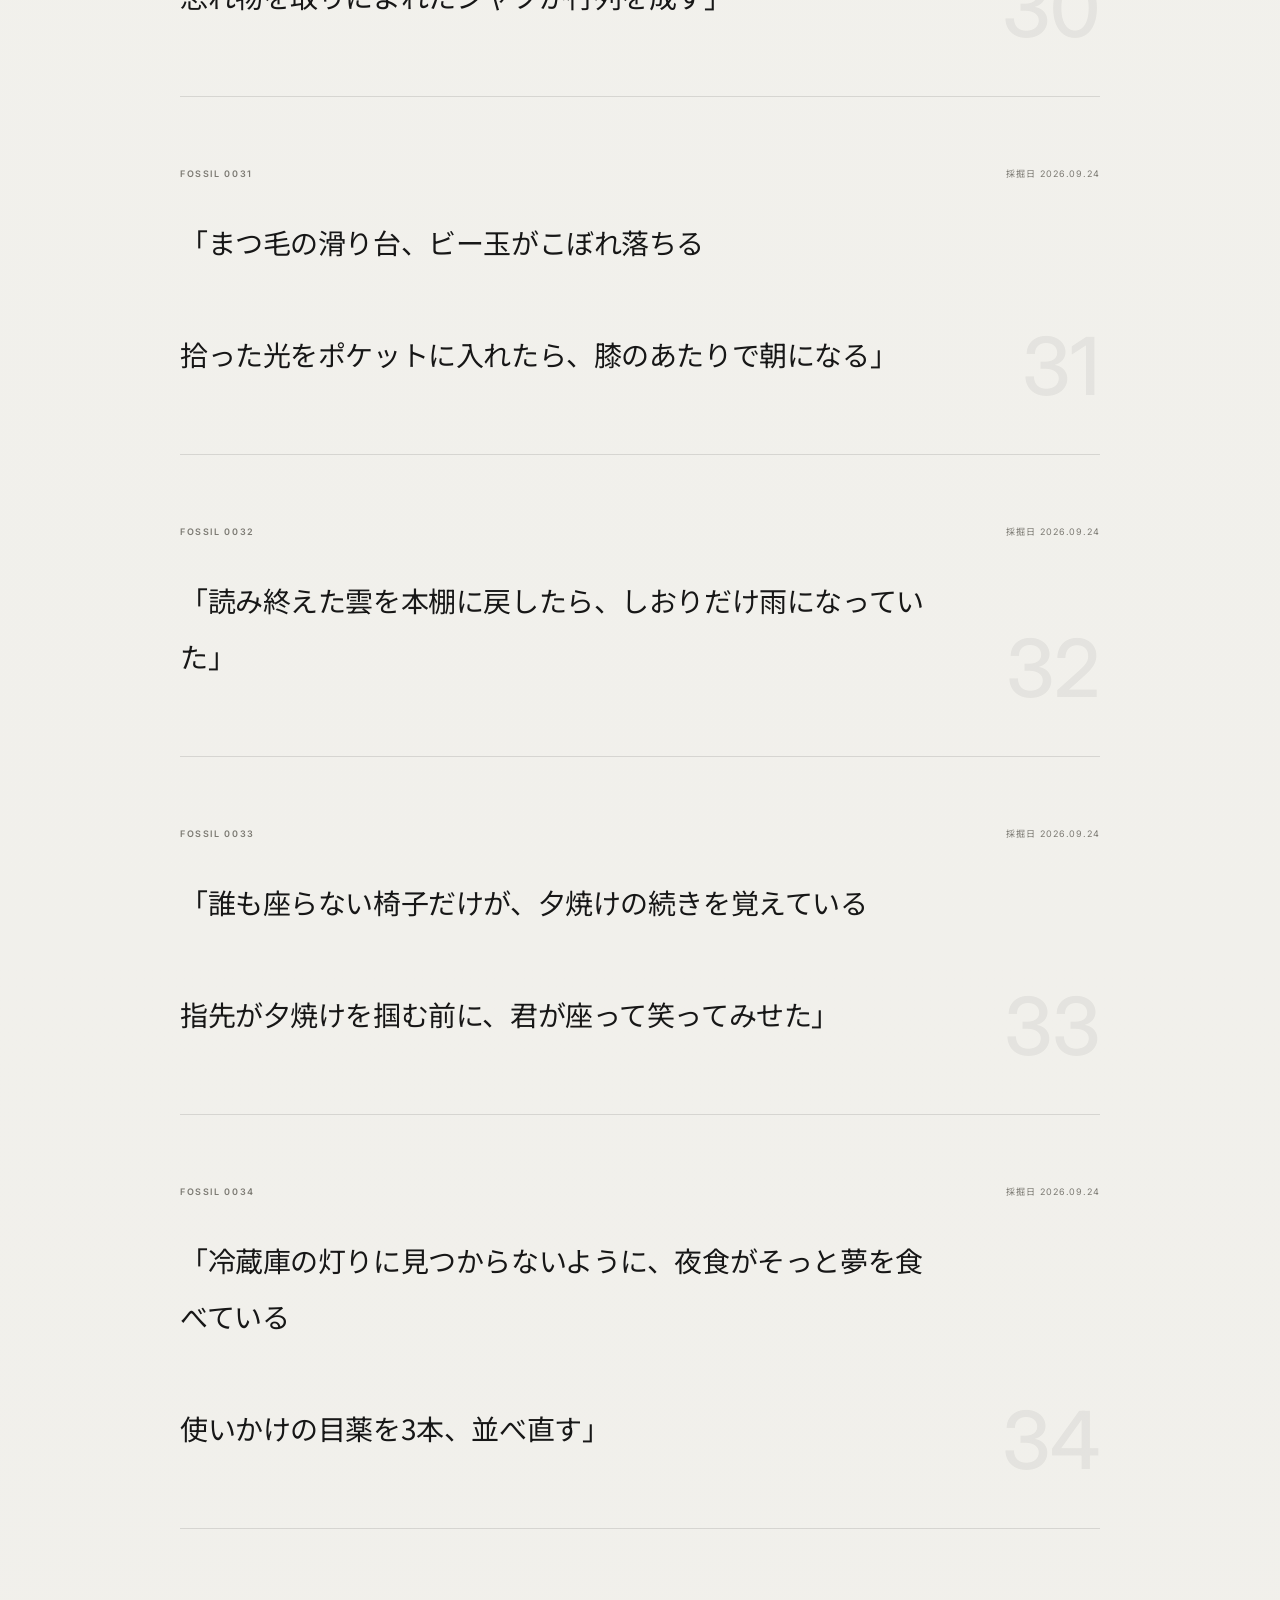
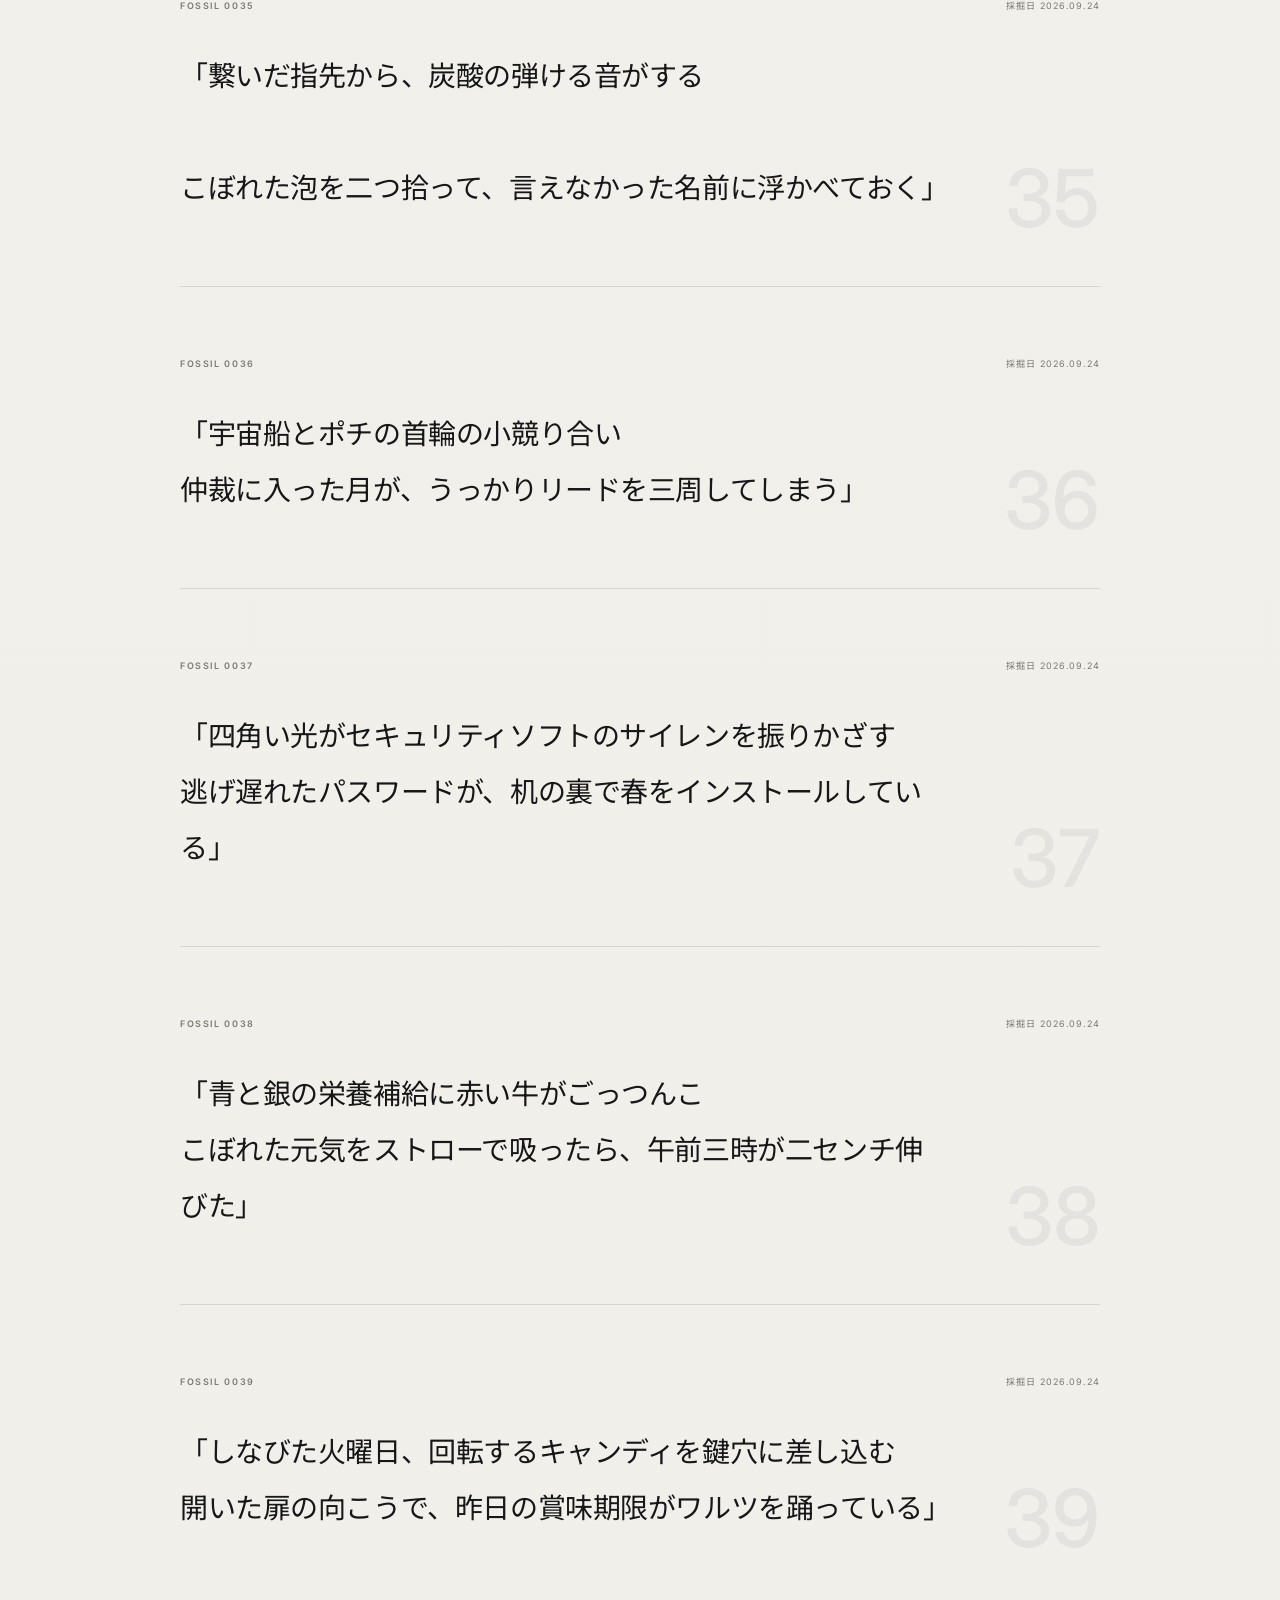
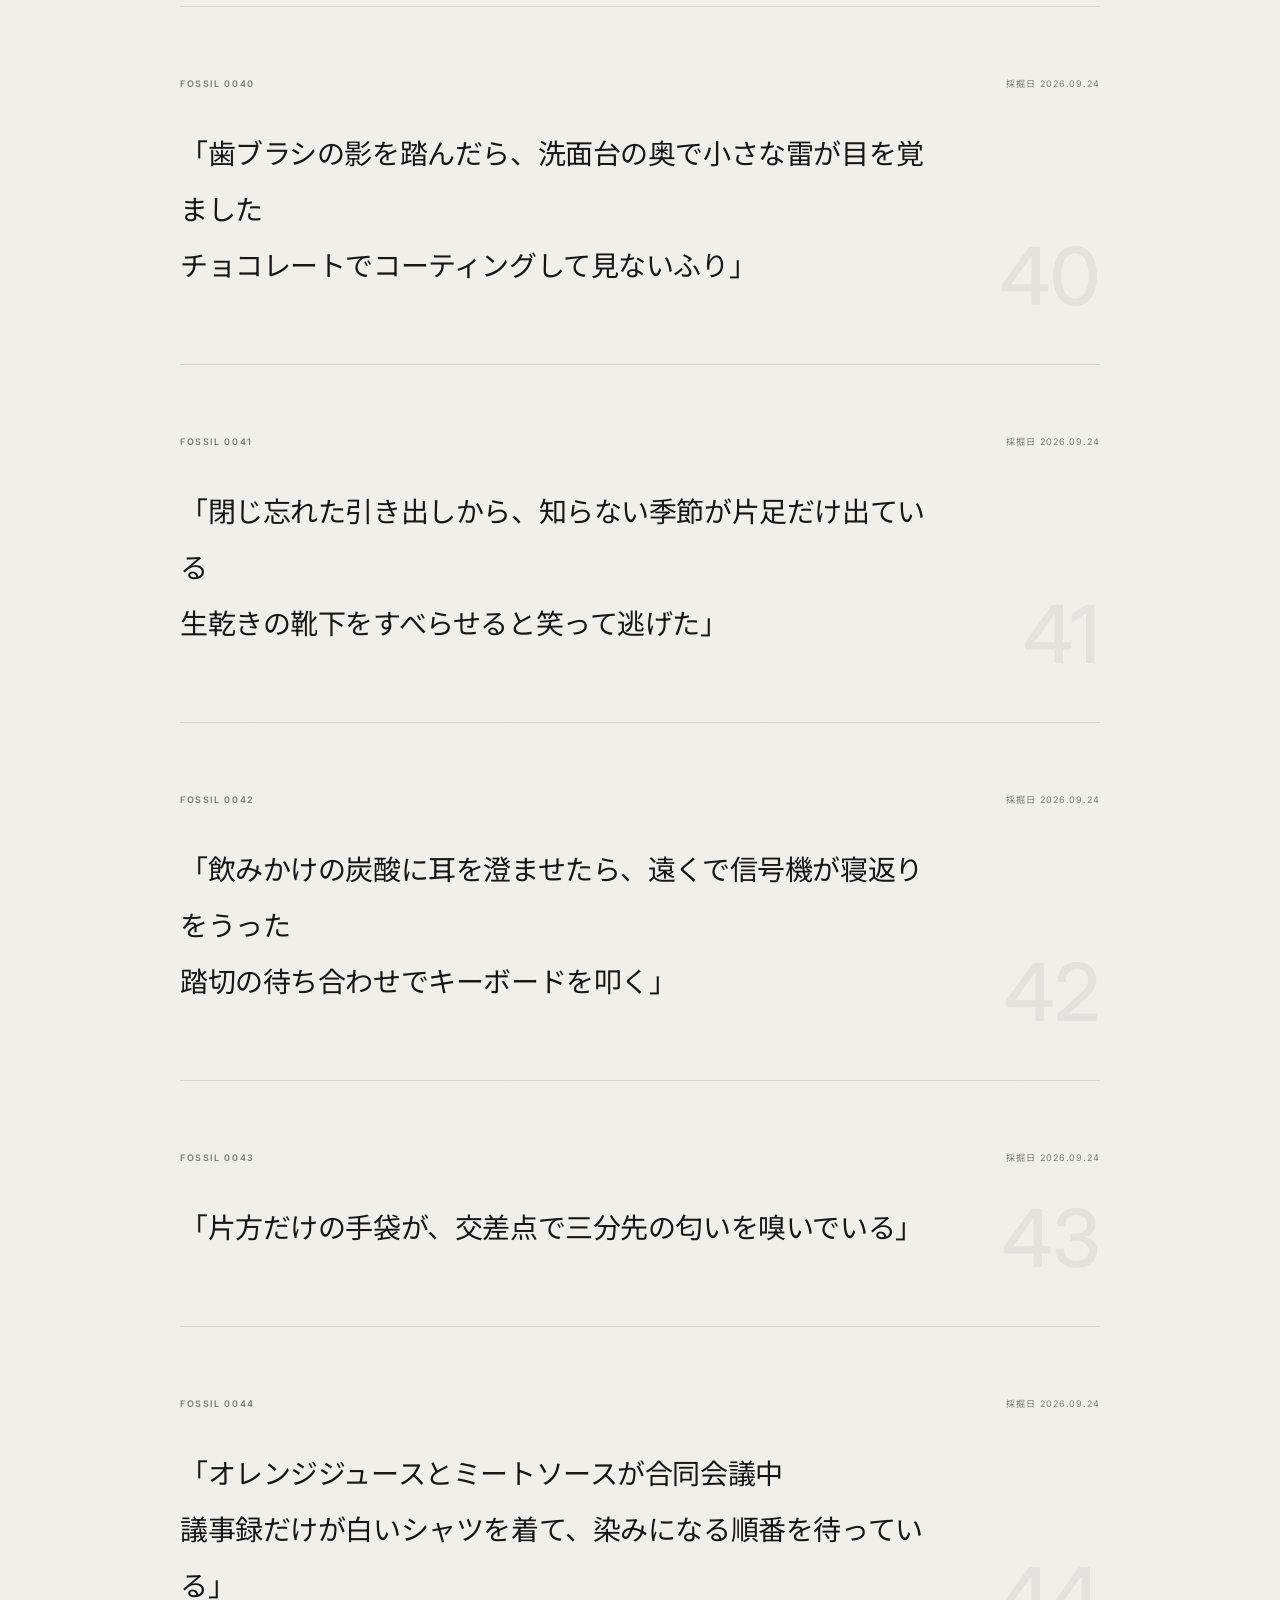
==== commit 58a7da6f: "Update words.html" ====
--- a/words.html
+++ b/words.html
@@ -2054,6 +2054,277 @@
   text:
     `元気のないたこ焼きと、幸せな私
 ソースの乾く音だけが、テーブルの下で夏休み`
+},
+
+{
+  id: 27,
+
+  date:
+    "2026.09.24",
+
+  text:
+    `アクアパッツァの20時の部分
+
+フォークでめくると、まだ夕方が湯気を出している`
+},
+
+{
+  id: 28,
+
+  date:
+    "2026.09.24",
+
+  text:
+    `眠れなかった時計を窓辺に干したら、朝が少しだけ縮んでいた
+
+間延びした靴下を片手に手すりを泳ぐ`
+},
+
+{
+  id: 29,
+
+  date:
+    "2026.09.24",
+
+  text:
+    `冷めかけの夕方を半分に割って、片方だけ冷蔵庫にしまった
+
+溶けた半分はいちごミルクして飲み干した`
+},
+
+{
+  id: 30,
+
+  date:
+    "2026.09.24",
+
+  text:
+    `洗濯物の影だけ取り込み忘れて、ベランダで夜になった
+
+忘れ物を取りによれたシャツが行列を成す`
+},
+
+{
+  id: 31,
+
+  date:
+    "2026.09.24",
+
+  text:
+    `まつ毛の滑り台、ビー玉がこぼれ落ちる
+
+拾った光をポケットに入れたら、膝のあたりで朝になる`
+},
+
+{
+  id: 32,
+
+  date:
+    "2026.09.24",
+
+  text:
+    `読み終えた雲を本棚に戻したら、しおりだけ雨になっていた`
+},
+
+{
+  id: 33,
+
+  date:
+    "2026.09.24",
+
+  text:
+    `誰も座らない椅子だけが、夕焼けの続きを覚えている
+
+指先が夕焼けを掴む前に、君が座って笑ってみせた`
+},
+
+{
+  id: 34,
+
+  date:
+    "2026.09.24",
+
+  text:
+    `冷蔵庫の灯りに見つからないように、夜食がそっと夢を食べている
+
+使いかけの目薬を3本、並べ直す`
+},
+
+{
+  id: 35,
+
+  date:
+    "2026.09.24",
+
+  text:
+    `繋いだ指先から、炭酸の弾ける音がする
+
+こぼれた泡を二つ拾って、言えなかった名前に浮かべておく`
+},
+
+{
+  id: 36,
+
+  date:
+    "2026.09.24",
+
+  text:
+    `宇宙船とポチの首輪の小競り合い
+仲裁に入った月が、うっかりリードを三周してしまう`
+},
+
+{
+  id: 37,
+
+  date:
+    "2026.09.24",
+
+  text:
+    `四角い光がセキュリティソフトのサイレンを振りかざす
+逃げ遅れたパスワードが、机の裏で春をインストールしている`
+},
+
+{
+  id: 38,
+
+  date:
+    "2026.09.24",
+
+  text:
+    `青と銀の栄養補給に赤い牛がごっつんこ
+こぼれた元気をストローで吸ったら、午前三時が二センチ伸びた`
+},
+
+{
+  id: 39,
+
+  date:
+    "2026.09.24",
+
+  text:
+    `しなびた火曜日、回転するキャンディを鍵穴に差し込む
+開いた扉の向こうで、昨日の賞味期限がワルツを踊っている`
+},
+
+{
+  id: 40,
+
+  date:
+    "2026.09.24",
+
+  text:
+    `歯ブラシの影を踏んだら、洗面台の奥で小さな雷が目を覚ました
+チョコレートでコーティングして見ないふり`
+},
+
+{
+  id: 41,
+
+  date:
+    "2026.09.24",
+
+  text:
+    `閉じ忘れた引き出しから、知らない季節が片足だけ出ている
+生乾きの靴下をすべらせると笑って逃げた`
+},
+
+{
+  id: 42,
+
+  date:
+    "2026.09.24",
+
+  text:
+    `飲みかけの炭酸に耳を澄ませたら、遠くで信号機が寝返りをうった
+踏切の待ち合わせでキーボードを叩く`
+},
+
+{
+  id: 43,
+
+  date:
+    "2026.09.24",
+
+  text:
+    `片方だけの手袋が、交差点で三分先の匂いを嗅いでいる`
+},
+
+{
+  id: 44,
+
+  date:
+    "2026.09.24",
+
+  text:
+    `オレンジジュースとミートソースが合同会議中
+議事録だけが白いシャツを着て、染みになる順番を待っている`
+},
+
+{
+  id: 45,
+
+  date:
+    "2026.09.24",
+
+  text:
+    `レンズを覗くと、イワシの群れが光をたべて回ってる
+食べ残した一秒が、シャッターの裏で銀色に錆びていく`
+},
+
+{
+  id: 46,
+
+  date:
+    "2026.09.24",
+
+  text:
+    `おばけの内臓が虹色に跳ねている
+踏み外した透明だけが、天井で拍手をしている`
+},
+
+{
+  id: 47,
+
+  date:
+    "2026.09.24",
+
+  text:
+    `卵の殻は宇宙船
+シンクの海を航海中
+排水口のブラックホールまで、スポンジの星を三つ経由する`
+},
+
+{
+  id: 48,
+
+  date:
+    "2026.09.24",
+
+  text:
+    `48個目の都道府県、近未来から襲撃
+県境をまたぐたび、カーナビが一年前の敬語になる`
+},
+
+{
+  id: 49,
+
+  date:
+    "2026.09.24",
+
+  text:
+    `月の陽だまりでカラスがクラウチングスタート
+号砲より先に飛び出した影が、ゴールテープを巣に持ち帰る`
+},
+
+{
+  id: 50,
+
+  date:
+    "2026.09.24",
+
+  text:
+    `左薬指の噛み跡をリボンでラッピング
+ほどけた結び目だけ、知らない名字をひとつ覚えている`
 }
 
     ];
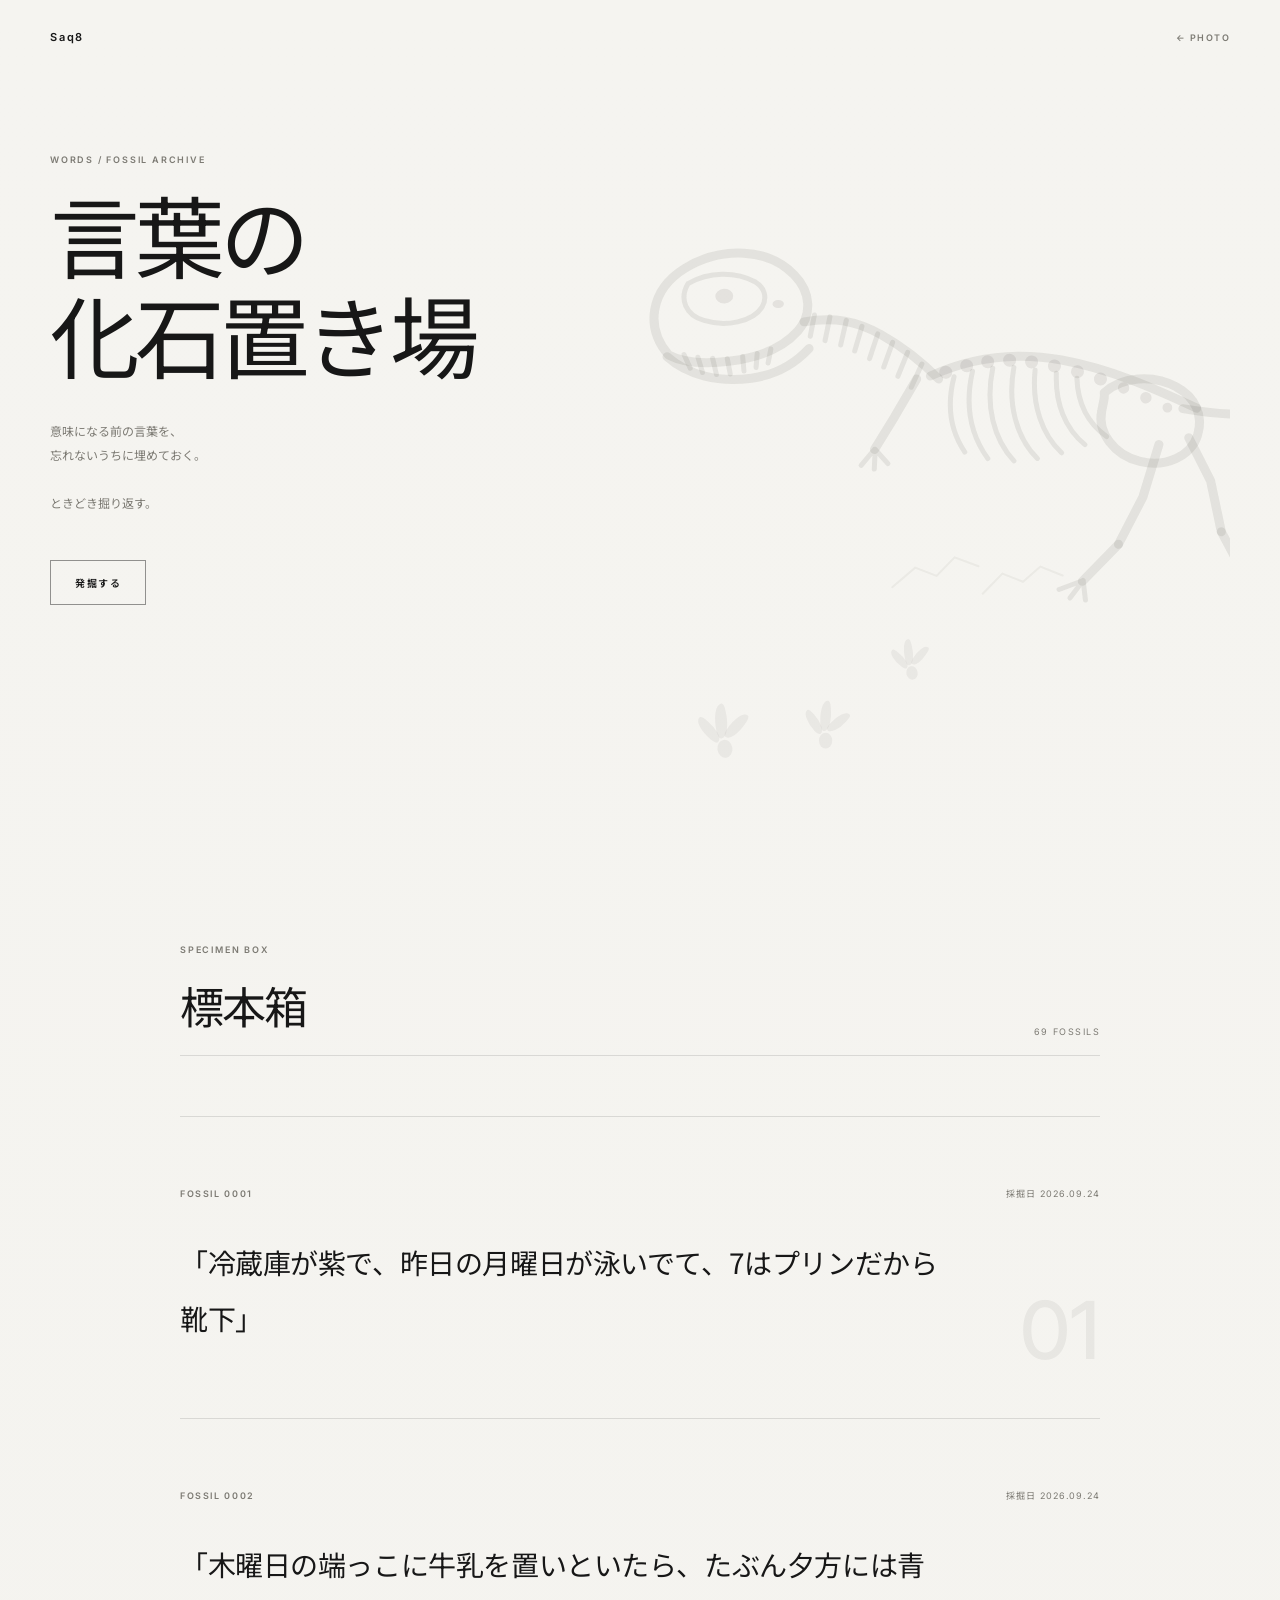
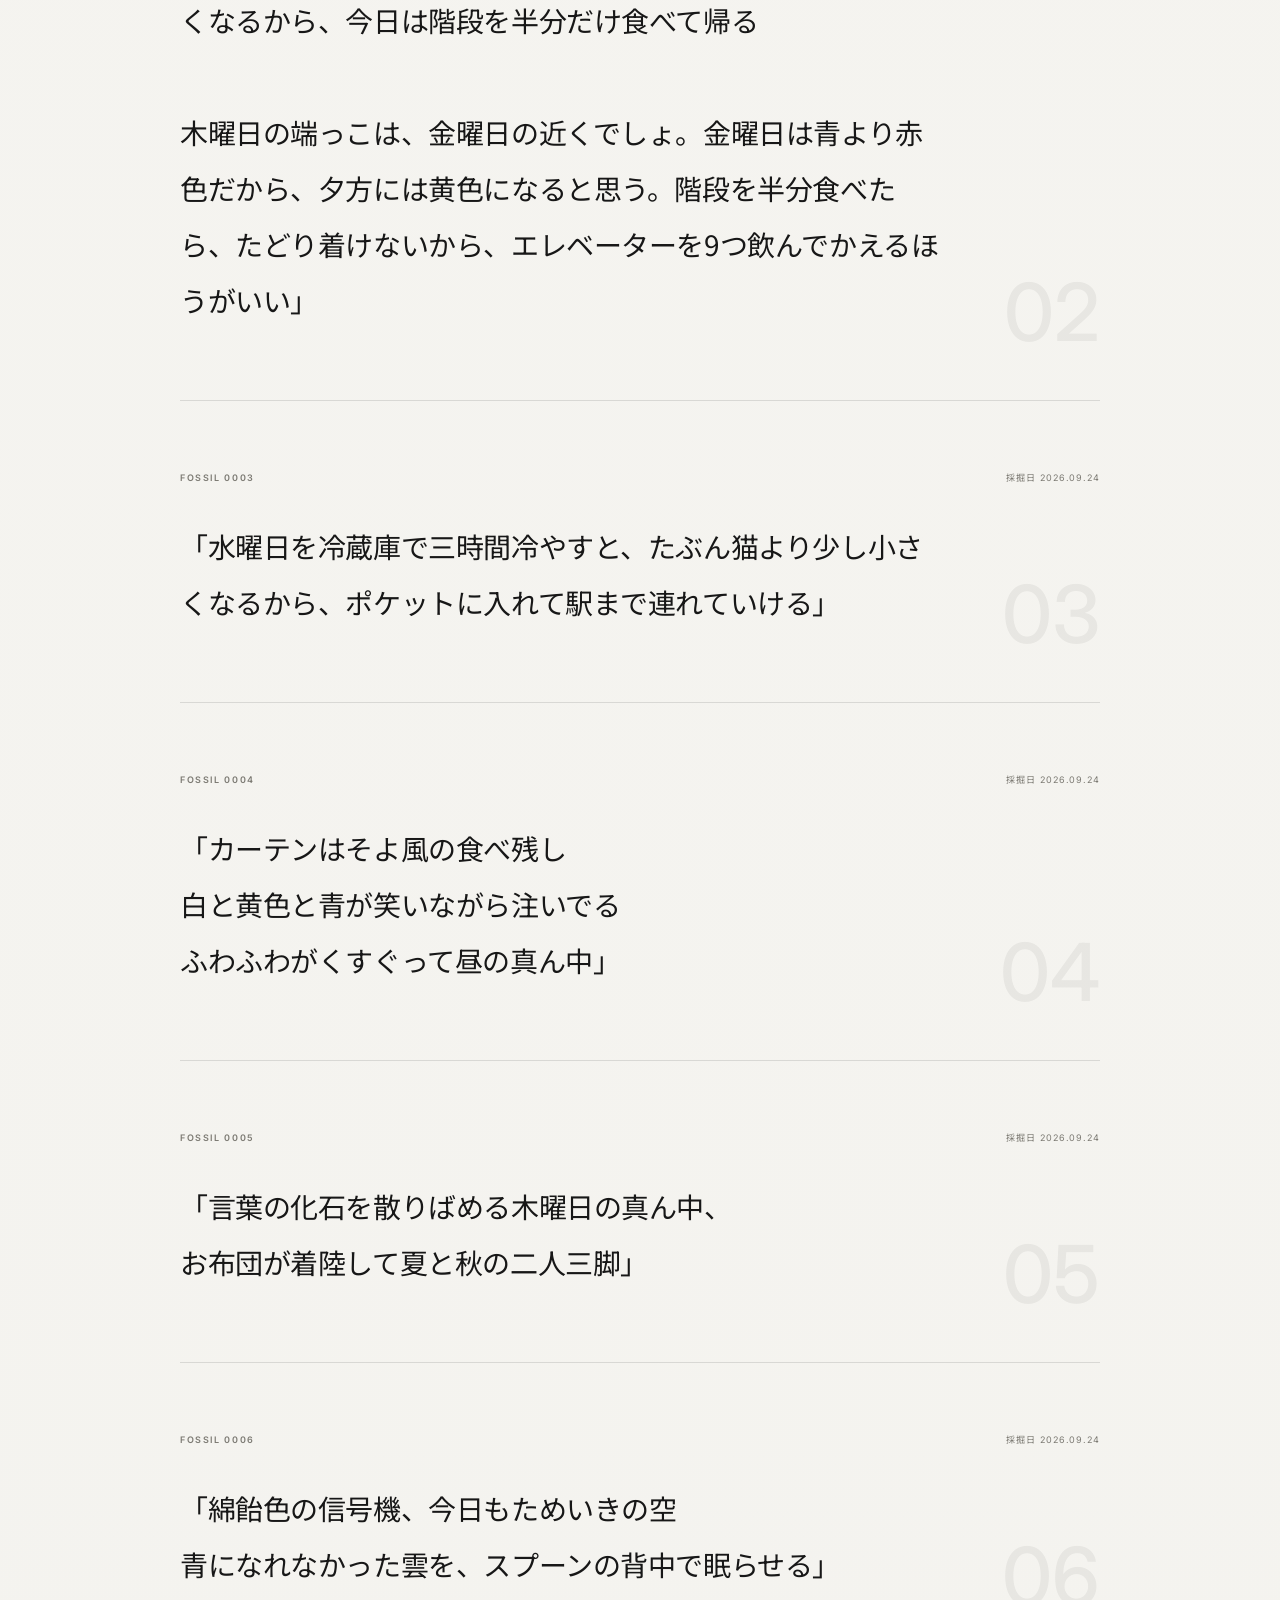
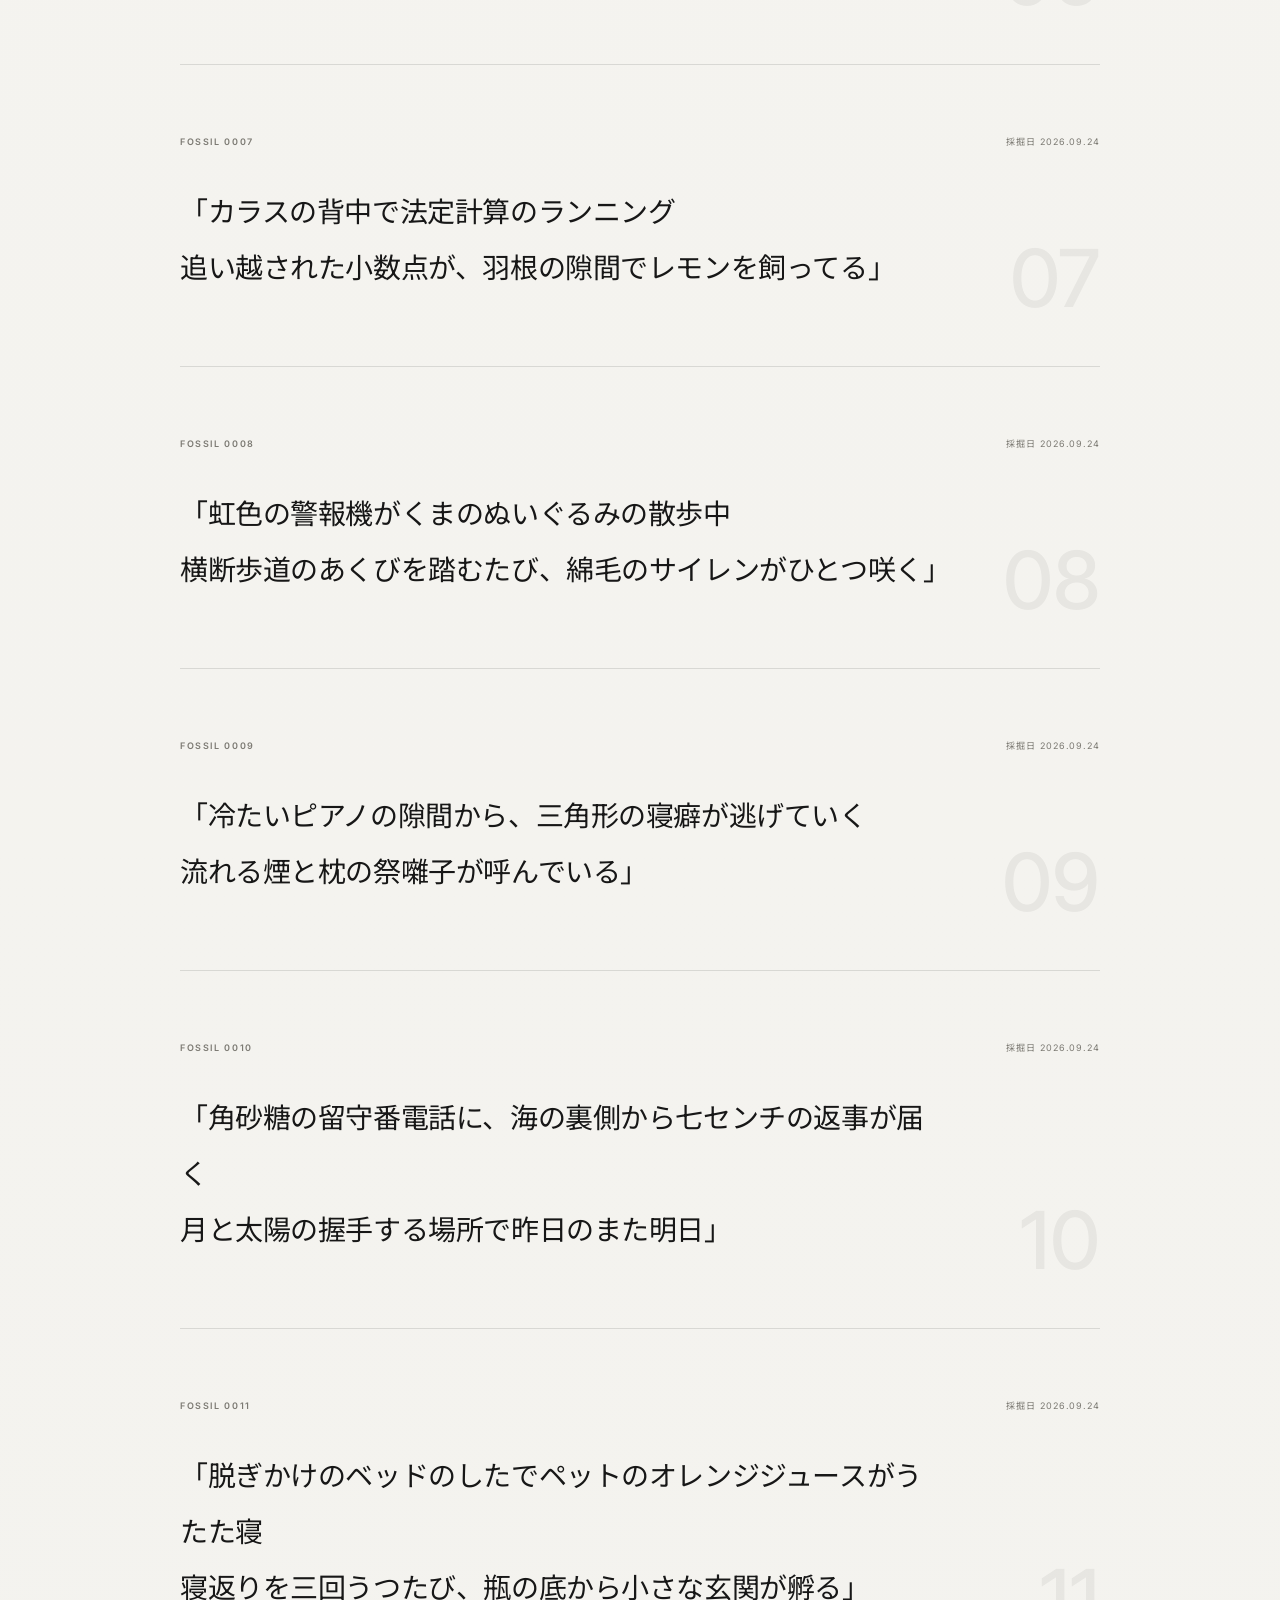
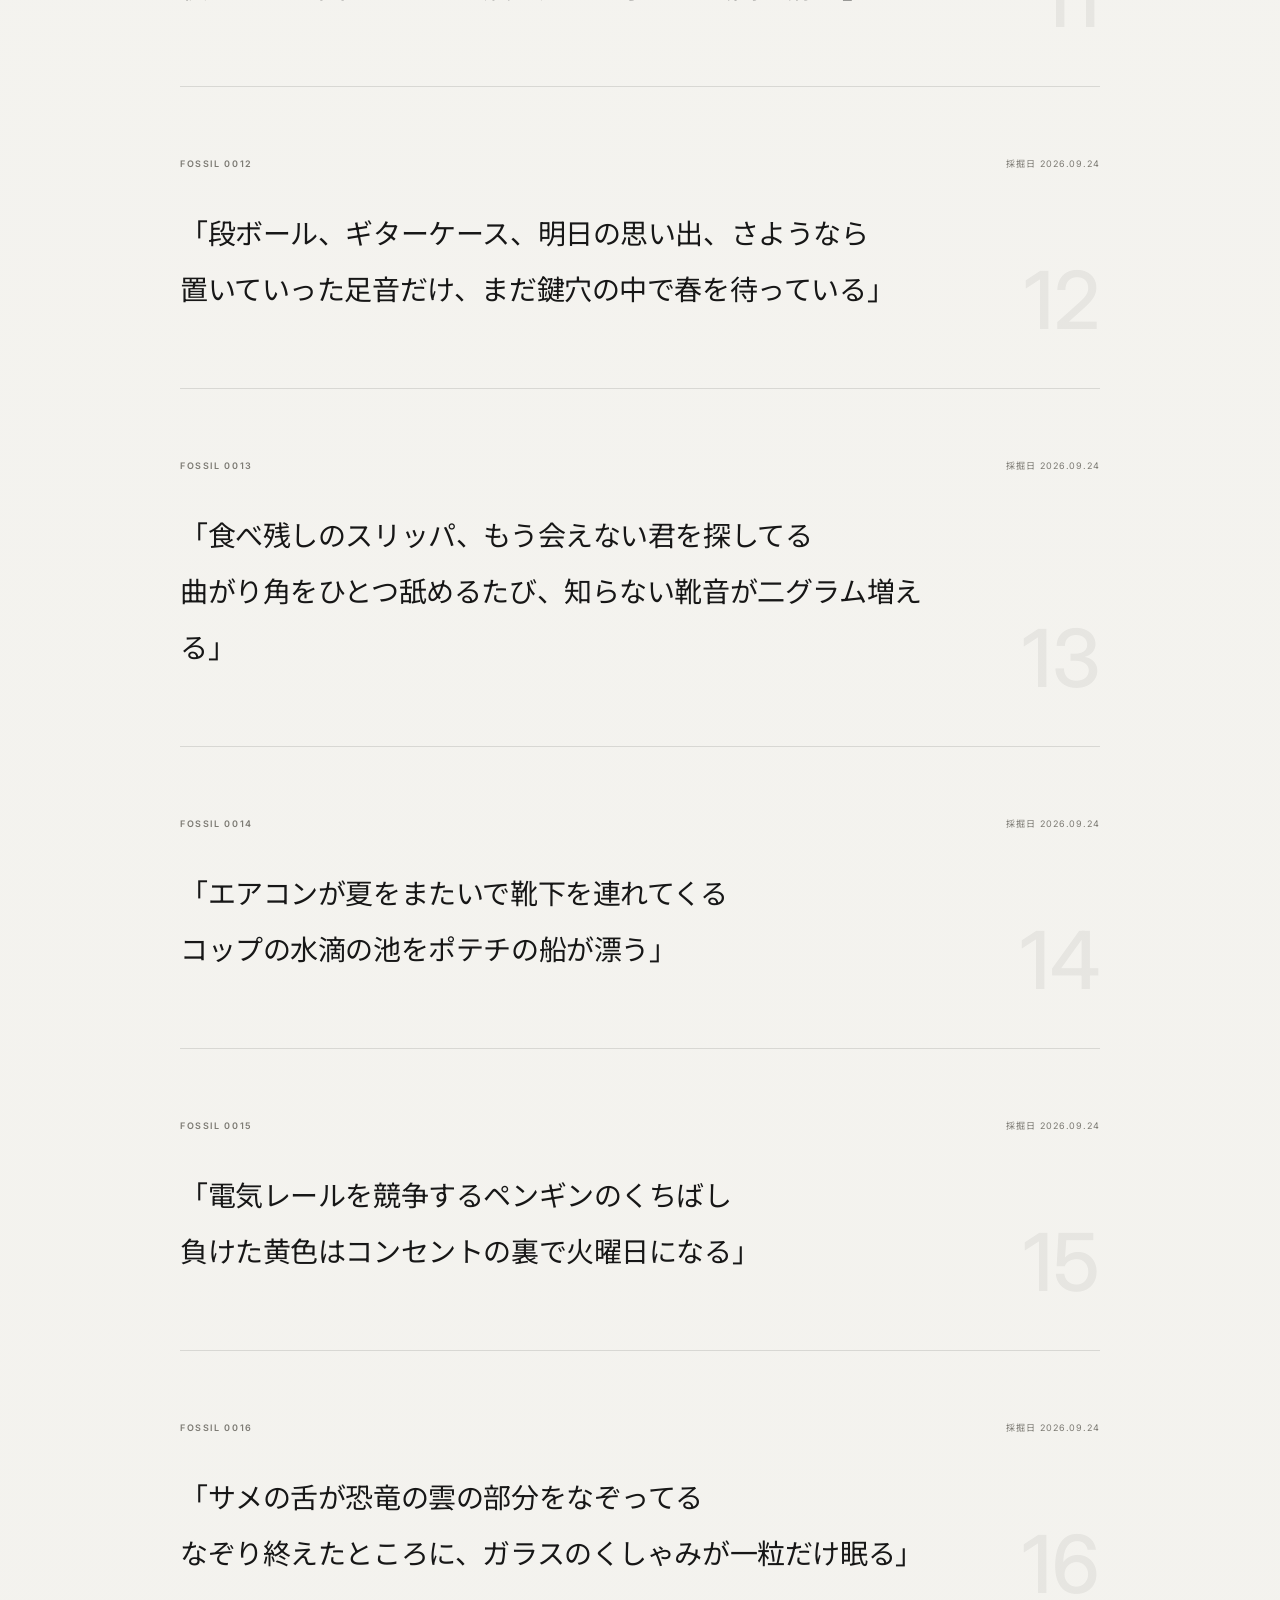
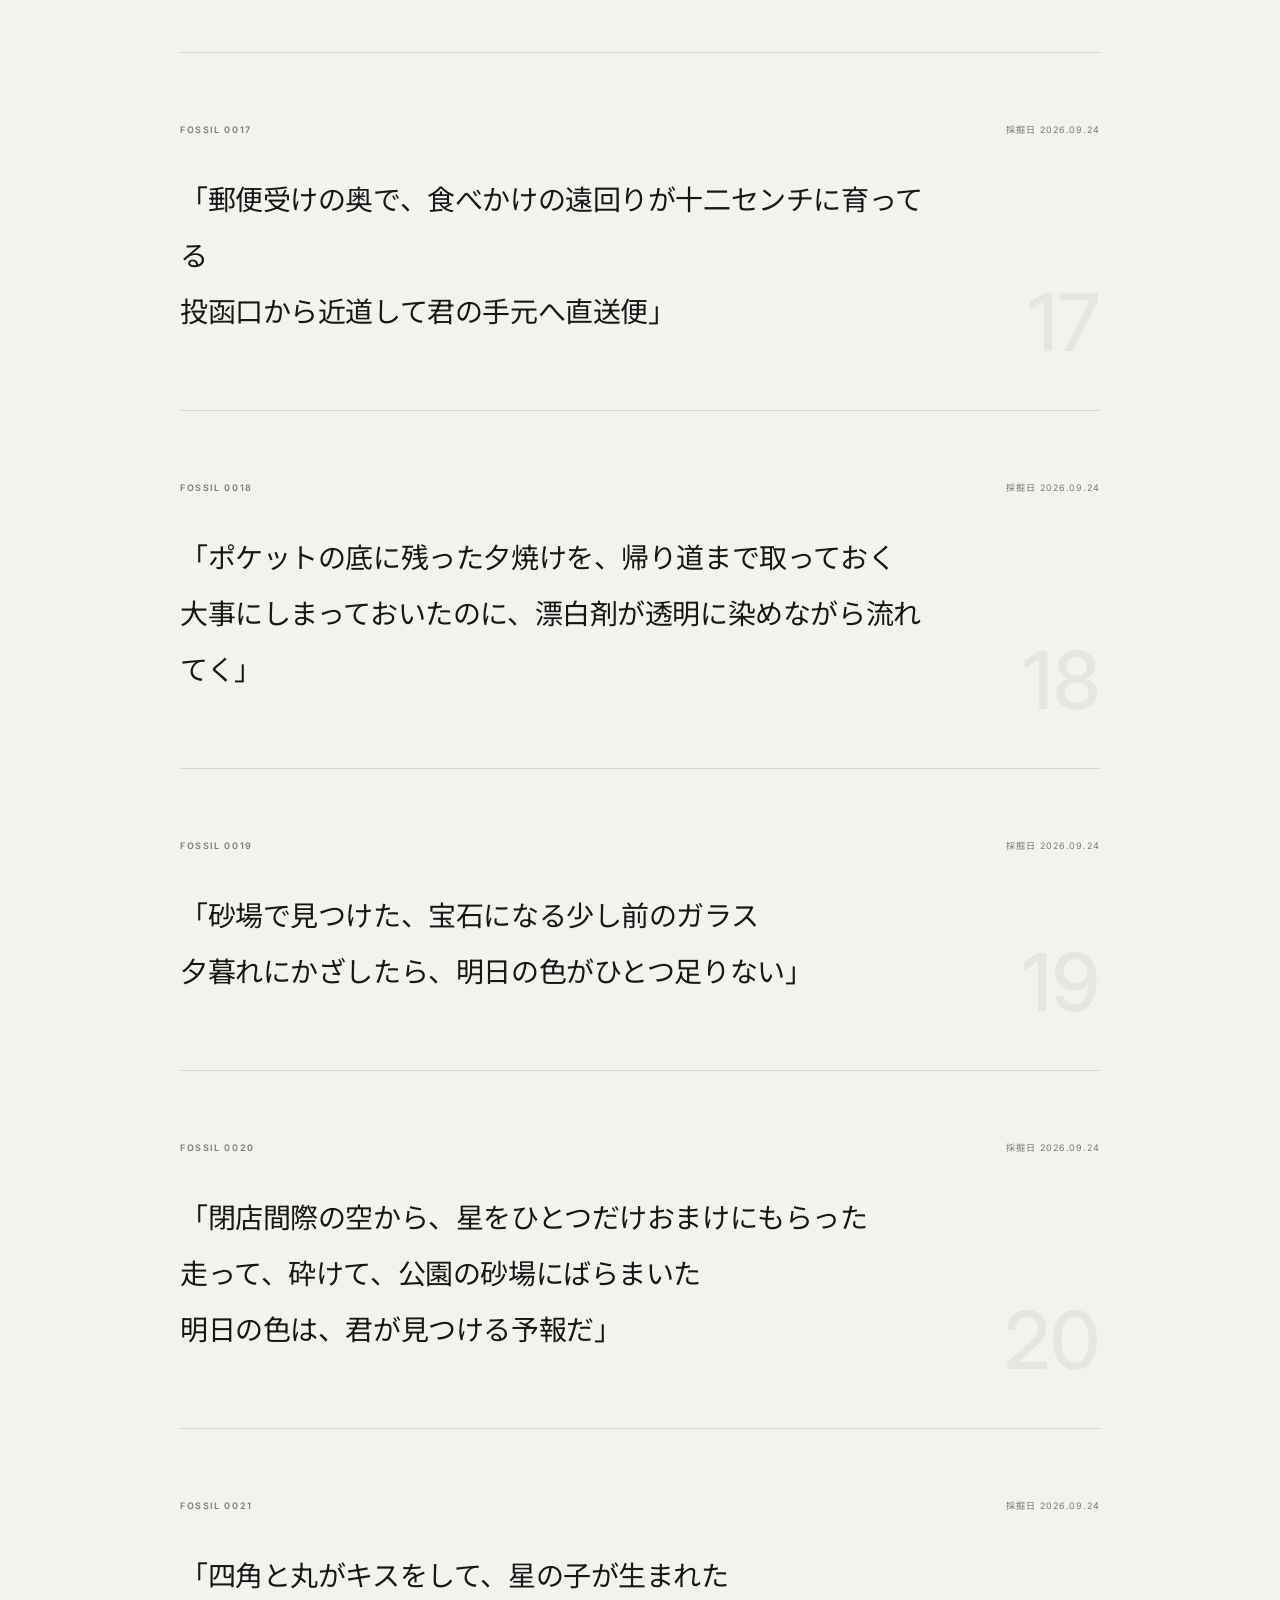
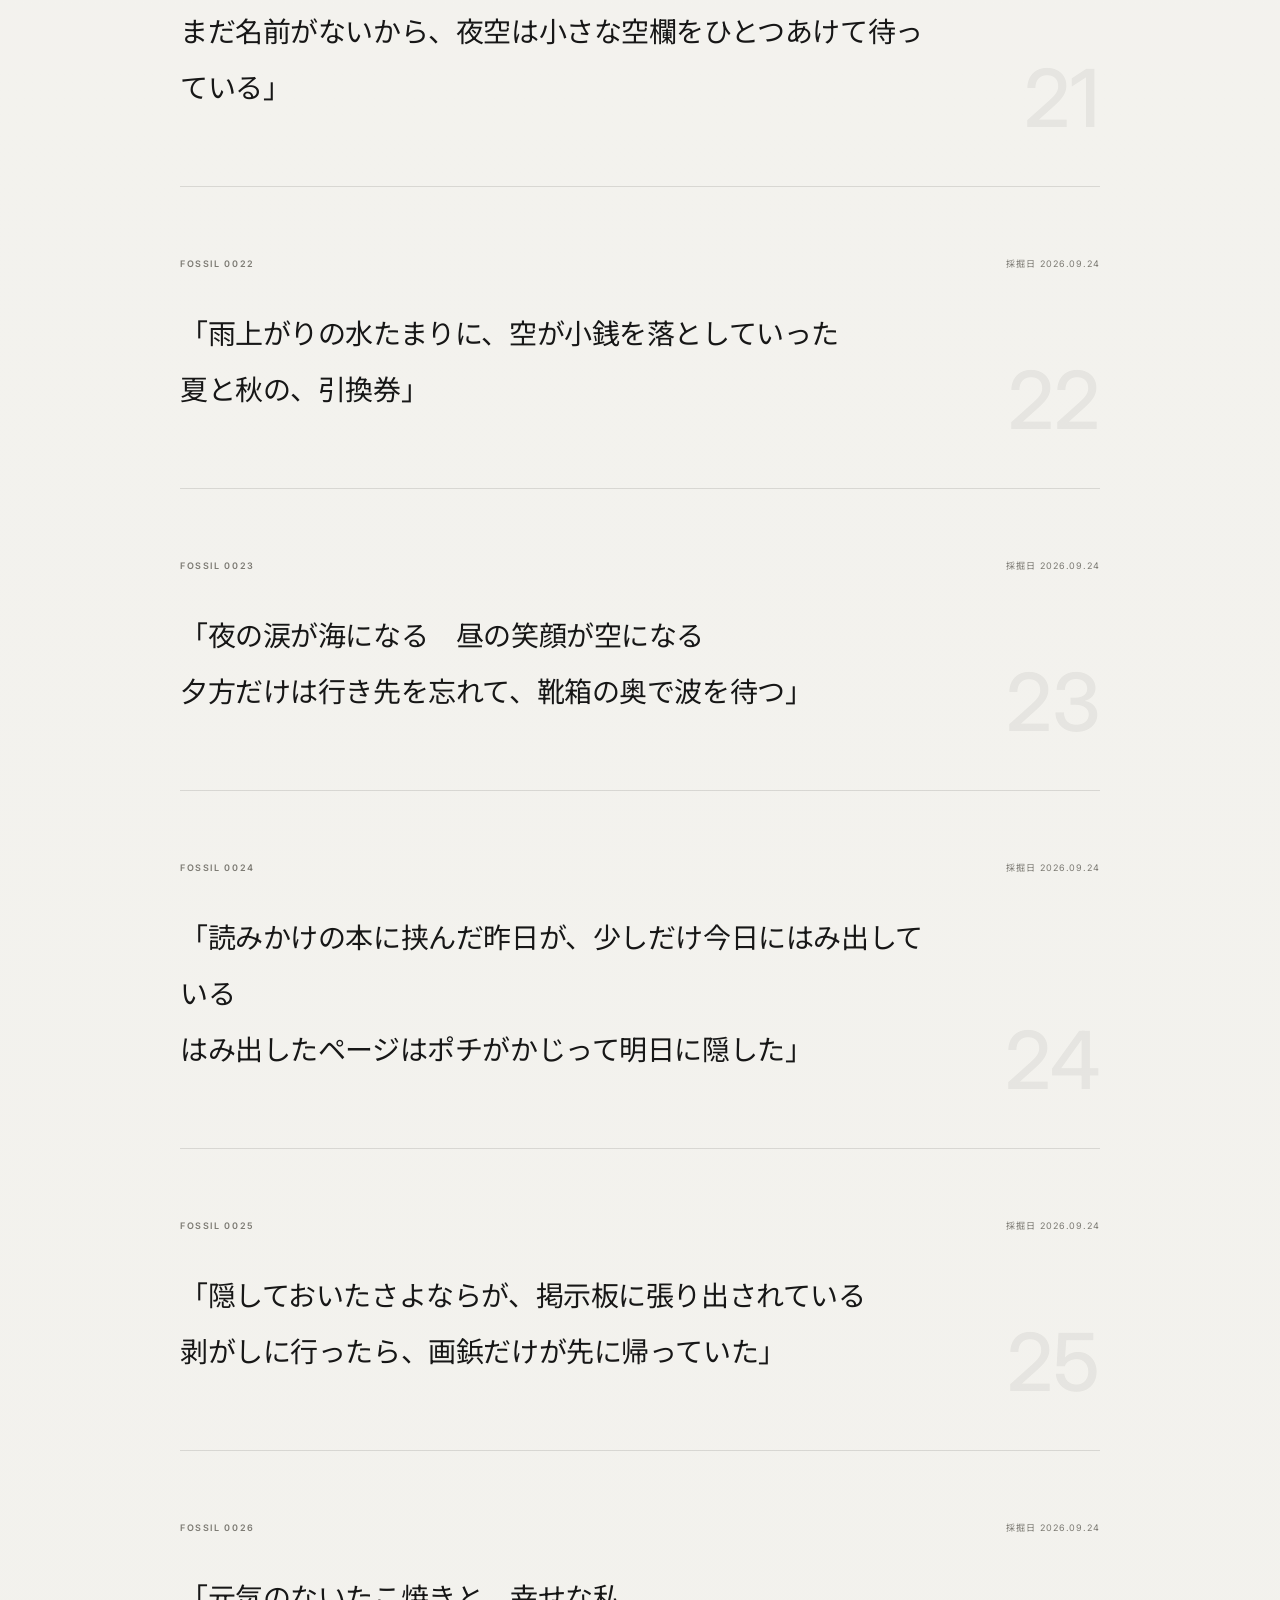
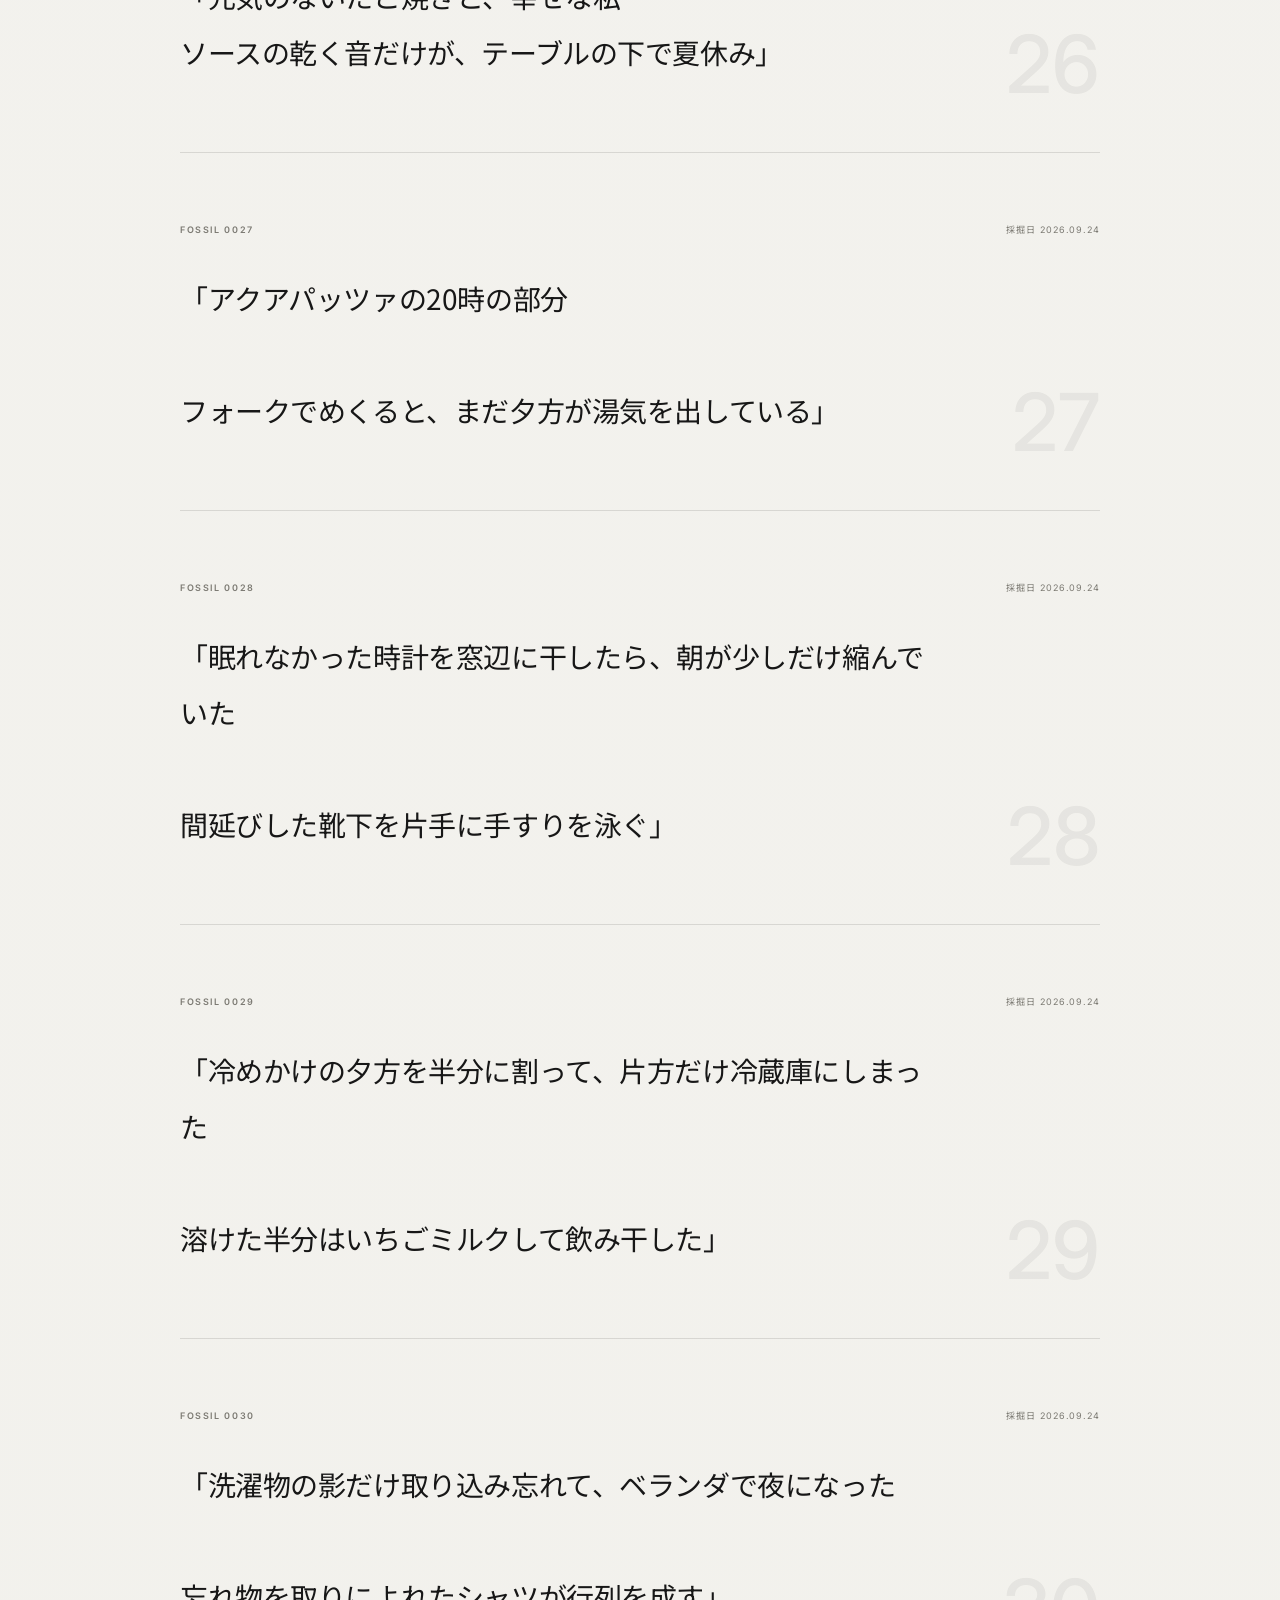
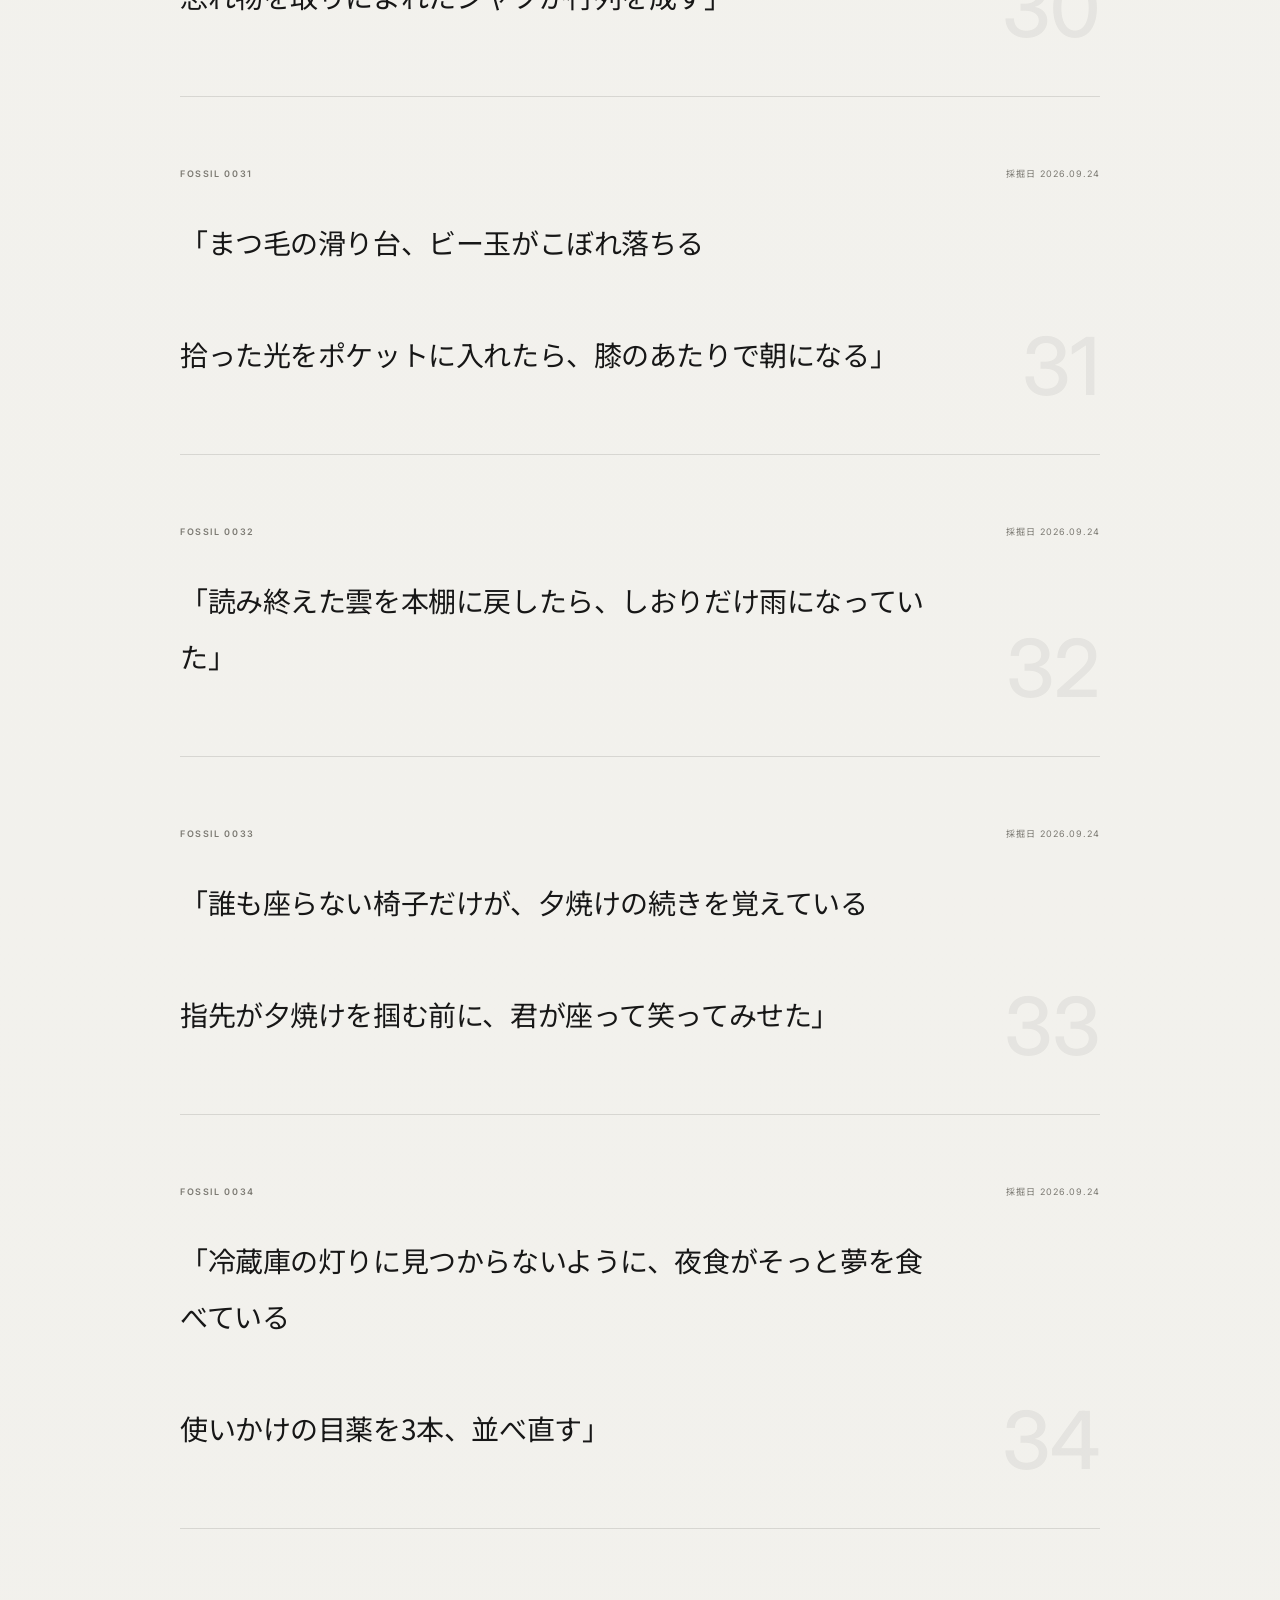
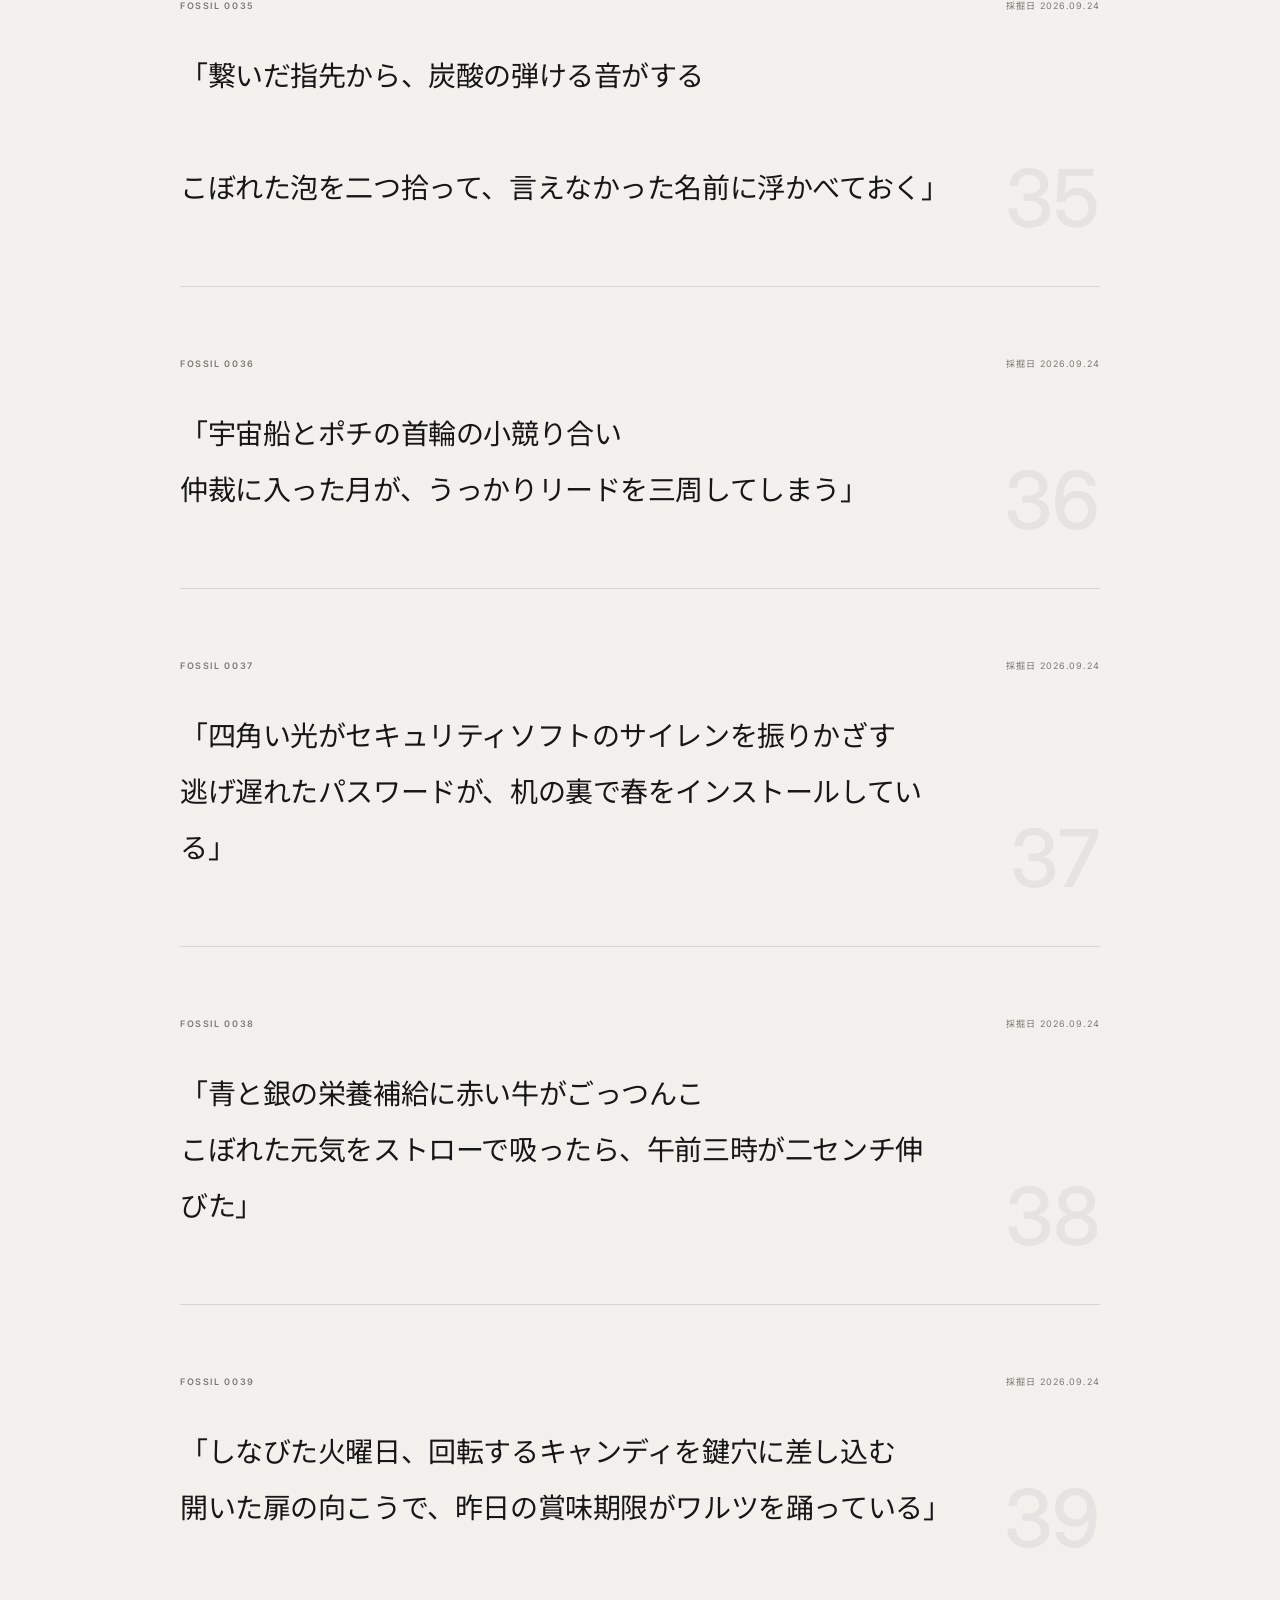
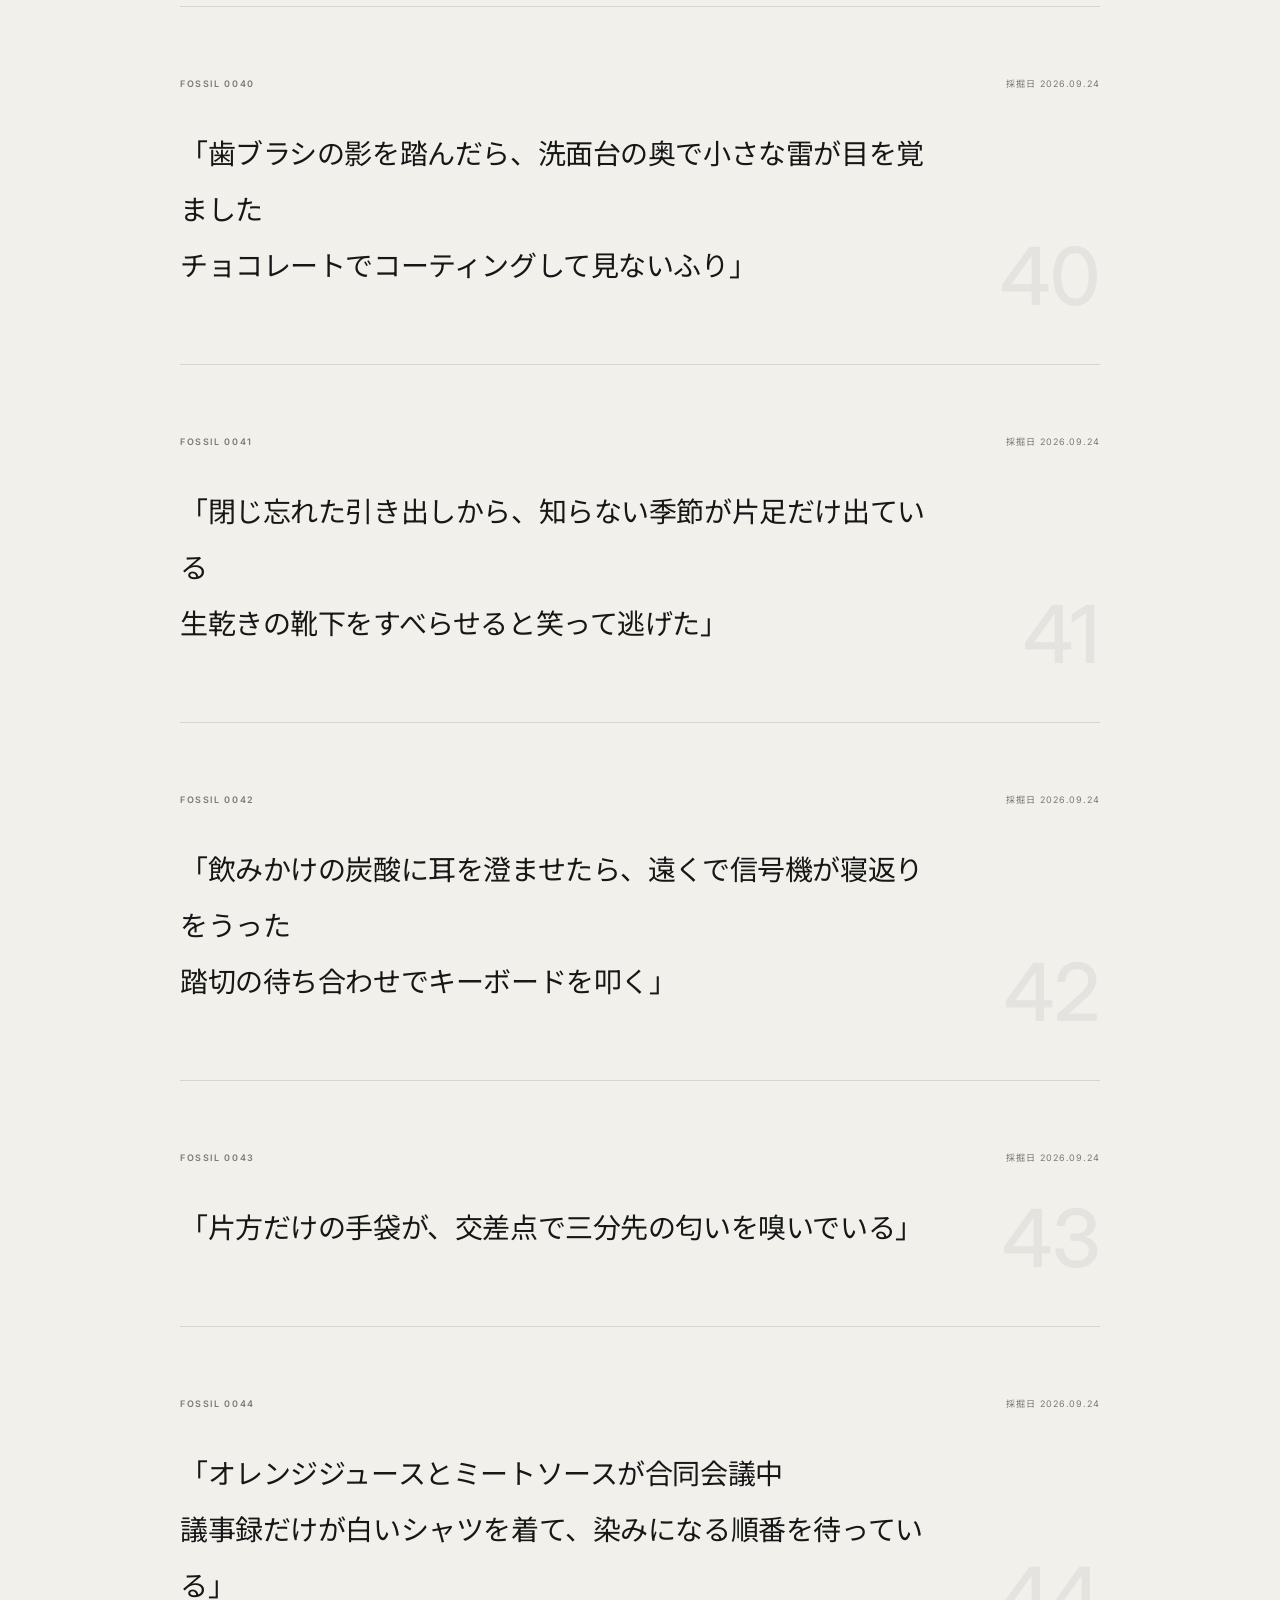
==== commit 883841d2: "Update words.html" ====
--- a/words.html
+++ b/words.html
@@ -2325,8 +2325,214 @@
   text:
     `左薬指の噛み跡をリボンでラッピング
 ほどけた結び目だけ、知らない名字をひとつ覚えている`
+},
+
+{
+  id: 51,
+
+  date:
+    "2026.09.24",
+
+  text:
+    `値札のない恋心、閉店後もまだあたたかい`
+},
+
+
+{
+  id: 52,
+
+  date:
+    "2026.09.26",
+
+  text:
+    `霧雨のくしゃみが視界を煙に巻く
+ワイパーの忘れものを、濡れた標識が三枚ずつ噛んでいる`
+},
+
+{
+  id: 53,
+
+  date:
+    "2026.09.26",
+
+  text:
+    `貴金属高価買取　僕の昨日は買い取ってくれない
+査定台の隅で、値札のない夕焼けだけが順番を待っている`
+},
+
+{
+  id: 54,
+
+  date:
+    "2026.09.26",
+
+  text:
+    `ビジネスホテルとステーキハウスが同居中
+冷蔵庫の二段目だけ、お互いの名字を知らない`
+},
+
+{
+  id: 55,
+
+  date:
+    "2026.09.26",
+
+  text:
+    `田舎道、緑と黄色の横断歩道
+追い越した風だけ、助手席でまだ靴を履いている`
+},
+
+{
+  id: 56,
+
+  date:
+    "2026.09.26",
+
+  text:
+    `助手席、車窓にもつ煮
+煮込まれなかった電柱だけ、遠くで傘を数えている`
+},
+
+{
+  id: 57,
+
+  date:
+    "2026.09.26",
+
+  text:
+    `缶ジュースを配達中の消防車
+炭酸をこぼした交差点から、赤い眠気が一本ずつ生えてくる`
+},
+
+{
+  id: 58,
+
+  date:
+    "2026.09.26",
+
+  text:
+    `ガソリンスタンドの屋根裏で、透明な渋滞が四センチ育ってる
+2L給油ごとに1センチプレゼント`
+},
+
+{
+  id: 59,
+
+  date:
+    "2026.09.26",
+
+  text:
+    `コインランドリーの回転に置いていかれた靴下が、入口で三日前の切符を売っている
+パパのパンツは特急列車で旅にでた`
+},
+
+{
+  id: 60,
+
+  date:
+    "2026.09.26",
+
+  text:
+    `自動販売機の右肩に、食べかけの夕方が六個ぶら下がっている
+ボタンを押したら火星を3つ吐き出した`
+},
+
+{
+  id: 61,
+
+  date:
+    "2026.09.26",
+
+  text:
+    `トンネルの出口を一枚めくったら、裏側でソフトクリームが信号待ちしてた
+そこにいたら溶けるよと、トンネルまで引っ張って走った`
+},
+
+{
+  id: 62,
+
+  date:
+    "2026.09.26",
+
+  text:
+    `サービスエリアの窓際で、雨粒がコーヒーの順番を待っている
+ミルクとガムシロップを入れる頃、干上がった雨跡を内側からなぞる`
+},
+
+{
+  id: 63,
+
+  date:
+    "2026.09.26",
+
+  text:
+    `夕方が脱いだ影を、踏切が一本ずつ畳んでいる`
+},
+
+{
+  id: 64,
+
+  date:
+    "2026.09.26",
+
+  text:
+    `影をなくした彼の傍らでは彼岸花が揺れている`
+},
+
+{
+  id: 65,
+
+  date:
+    "2026.09.26",
+
+  text:
+    `雨雲のポケットで、まだ降ってない水たまりが眠ってる
+誤ってこぼした麓では恋人たちが相合傘`
+},
+
+{
+  id: 66,
+
+  date:
+    "2026.09.26",
+
+  text:
+    `曇天なのに、月がきれいですねって零した
+拾った雲が頬を赤くして、夜の隅に隠してしまった`
+},
+
+{
+  id: 67,
+
+  date:
+    "2026.09.26",
+
+  text:
+    `閉じた傘の先から、帰り道がぽたぽた落ちている
+まだ一緒にいたくて、わざとコンビニに忘れてきた`
+},
+
+{
+  id: 68,
+
+  date:
+    "2026.09.26",
+
+  text:
+    `春のポケットから、去年の桜が一枚だけ出てきた
+今年のと交換っ子して来年のわたしへ贈り物`
+},
+
+{
+  id: 69,
+
+  date:
+    "2026.09.26",
+
+  text:
+    `せーのでカウントした通話時間が3時間を超えた
+切る理由を探してるうちに、午前二時が二人分に増えていた`
 }
-
     ];
 
 
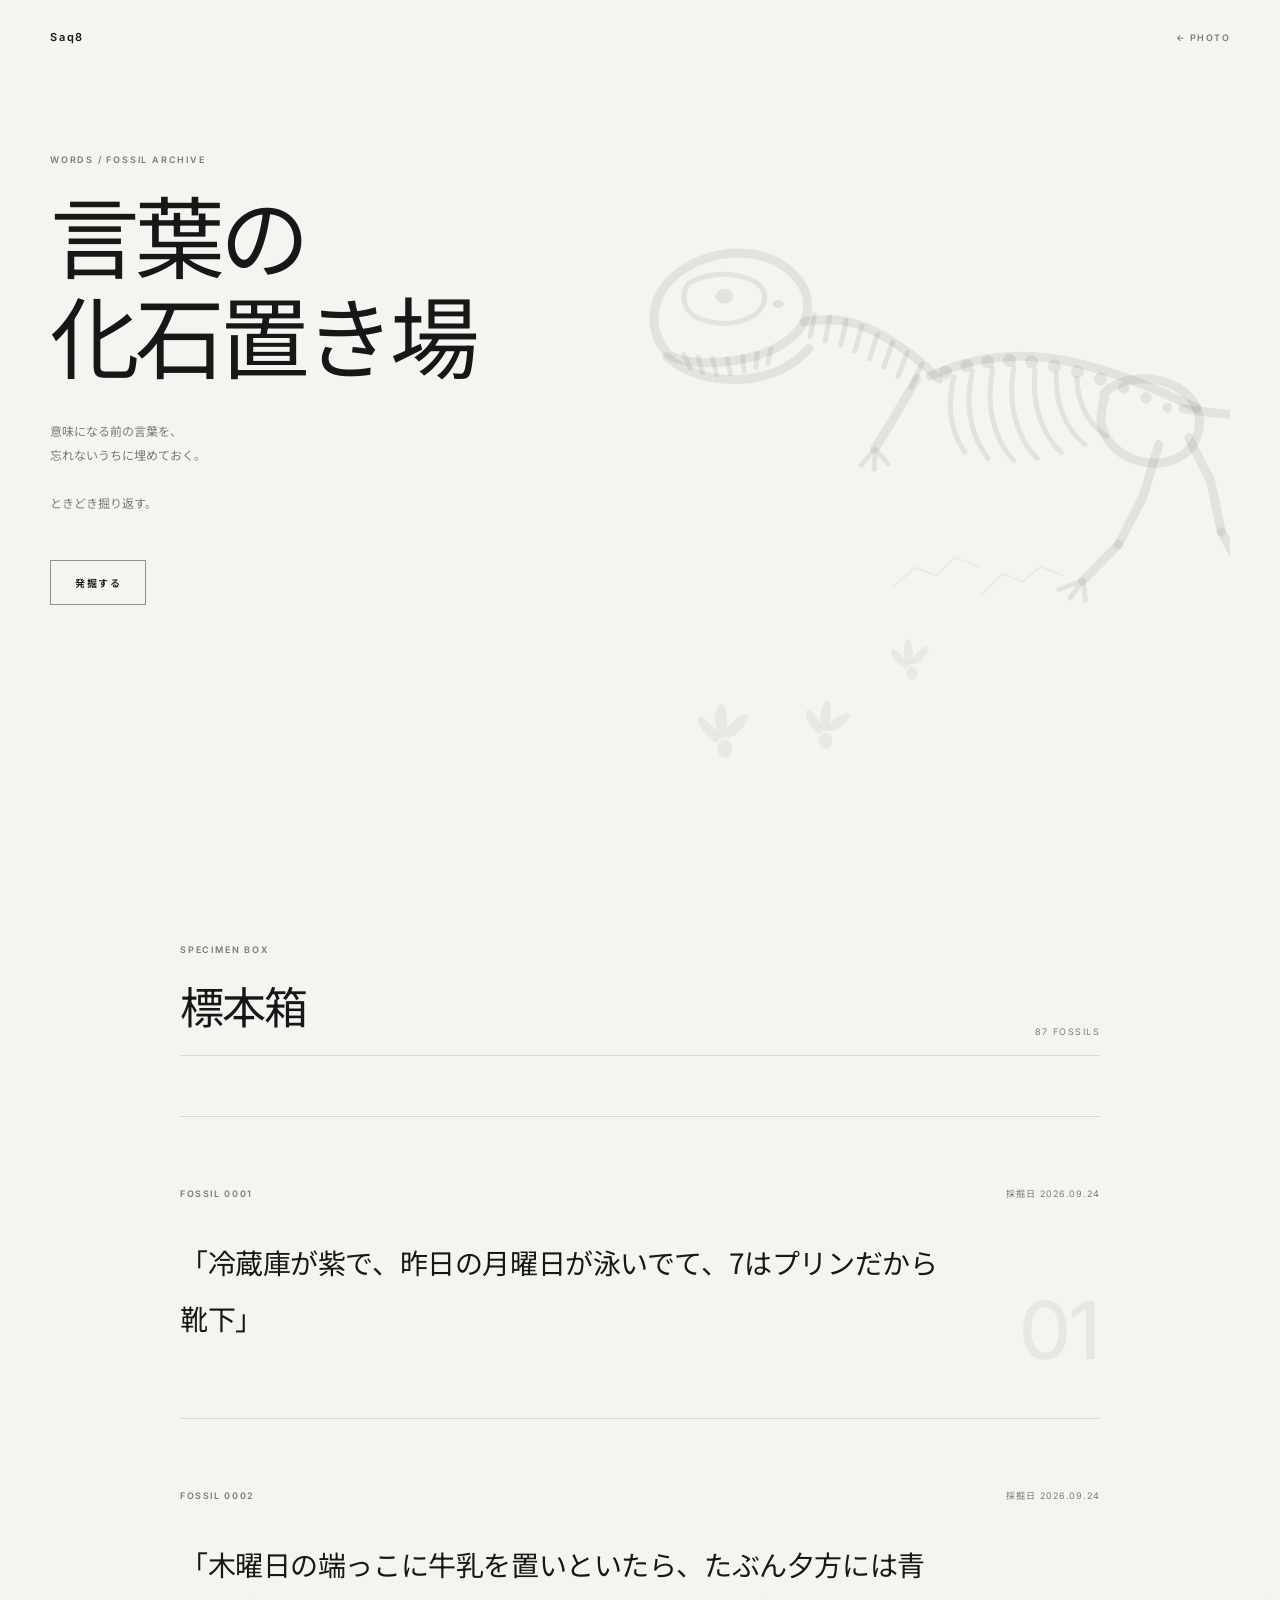
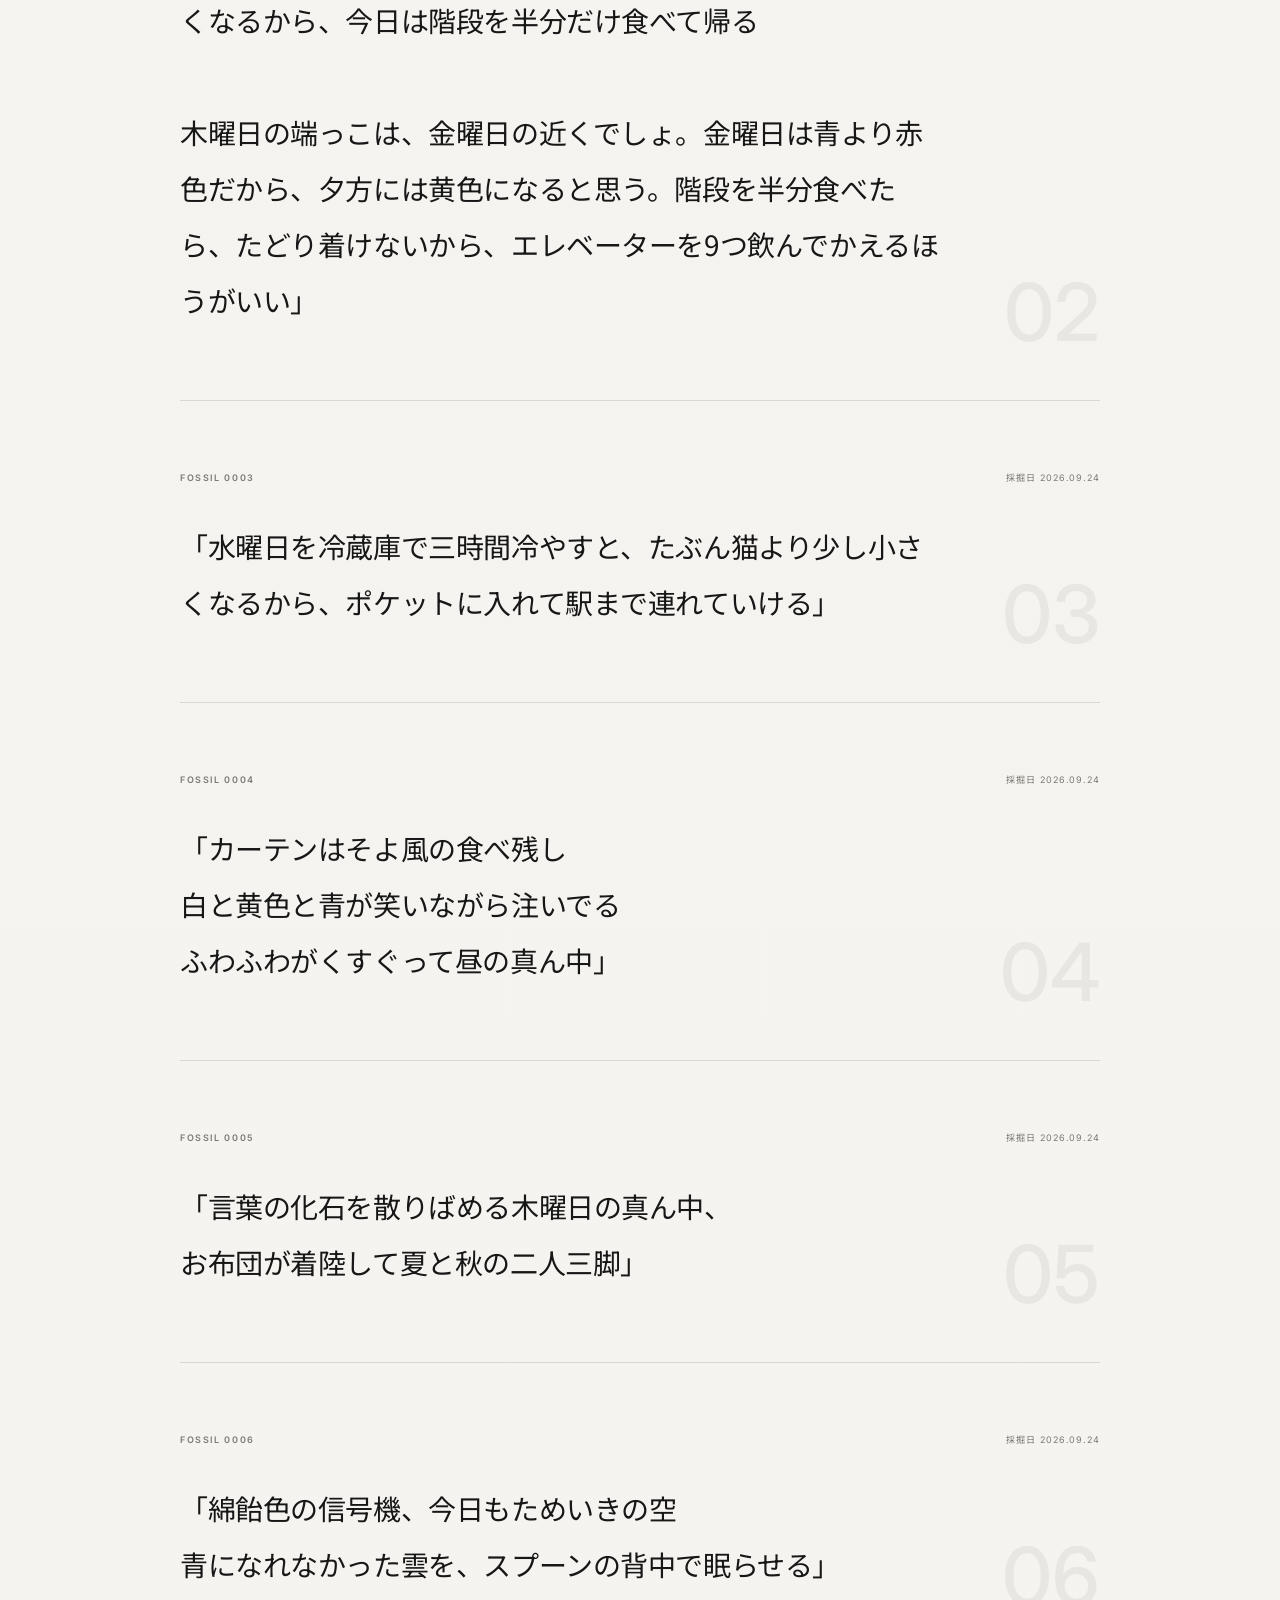
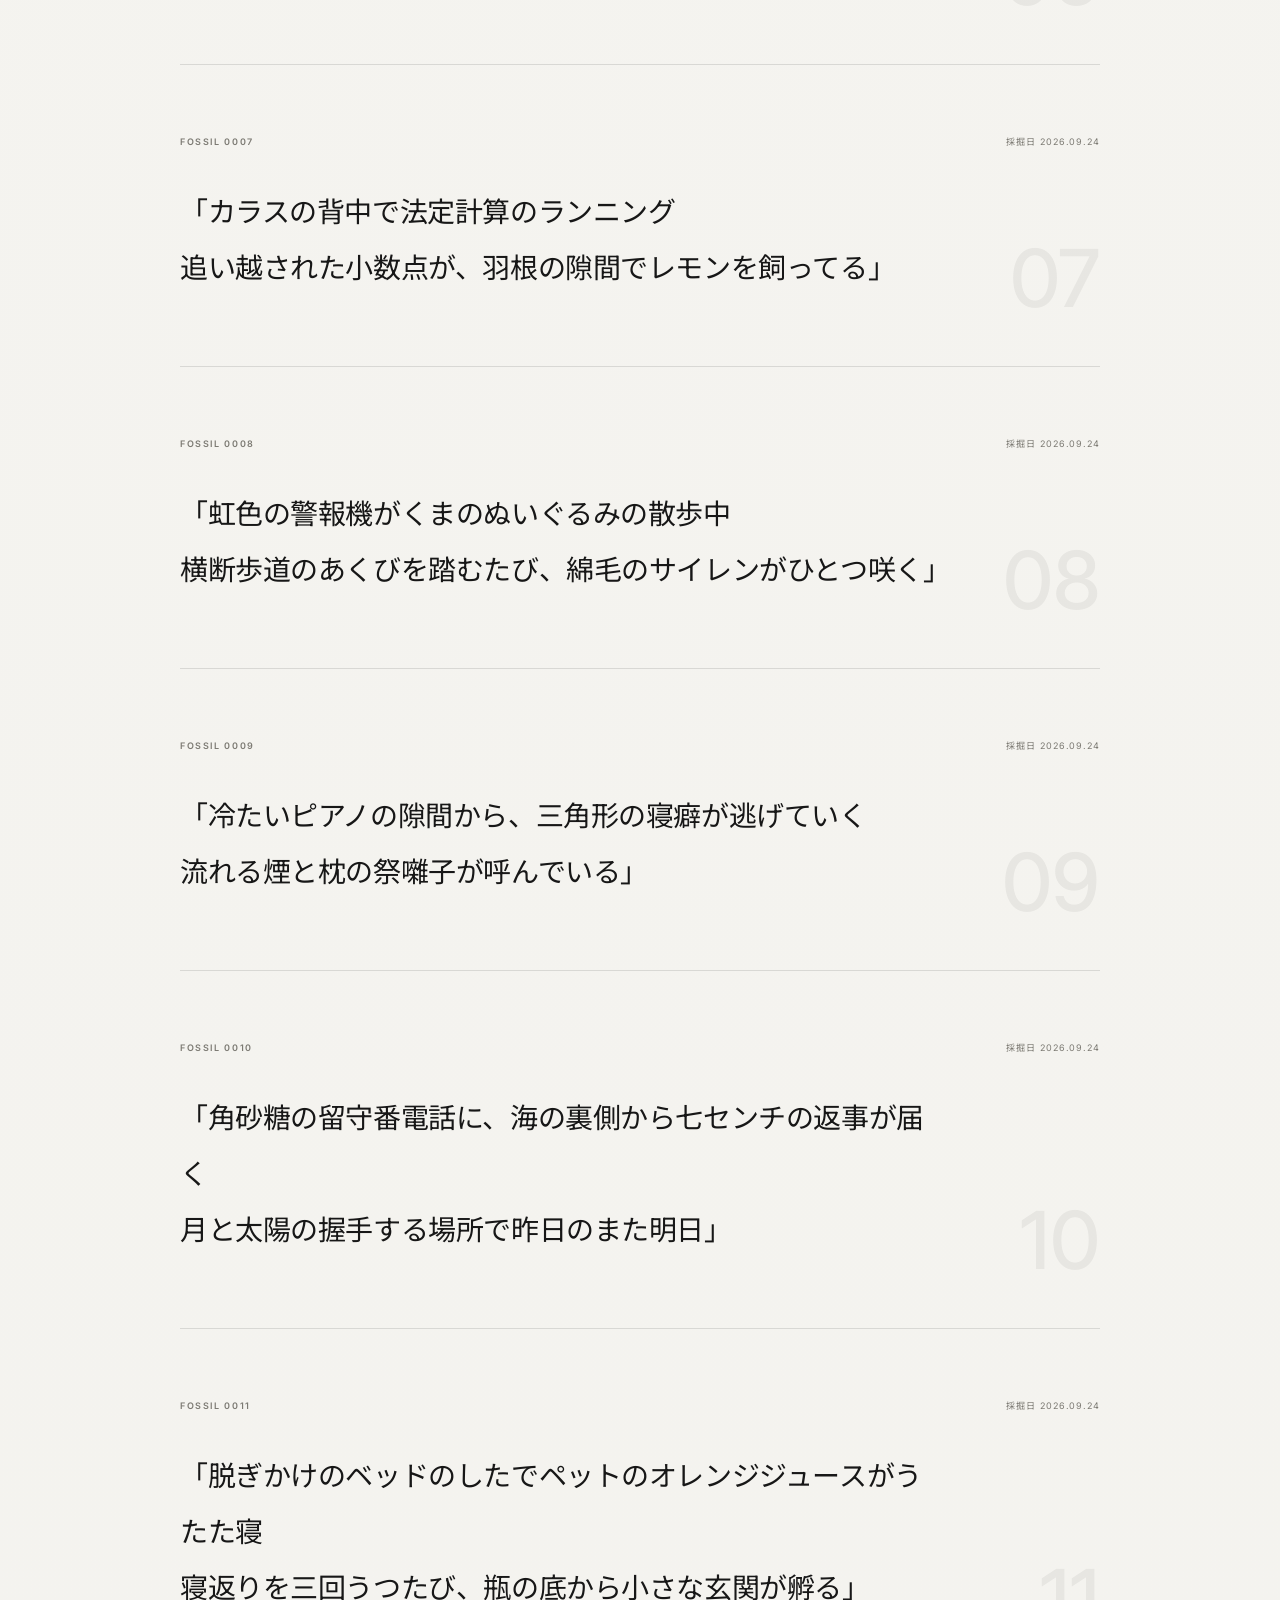
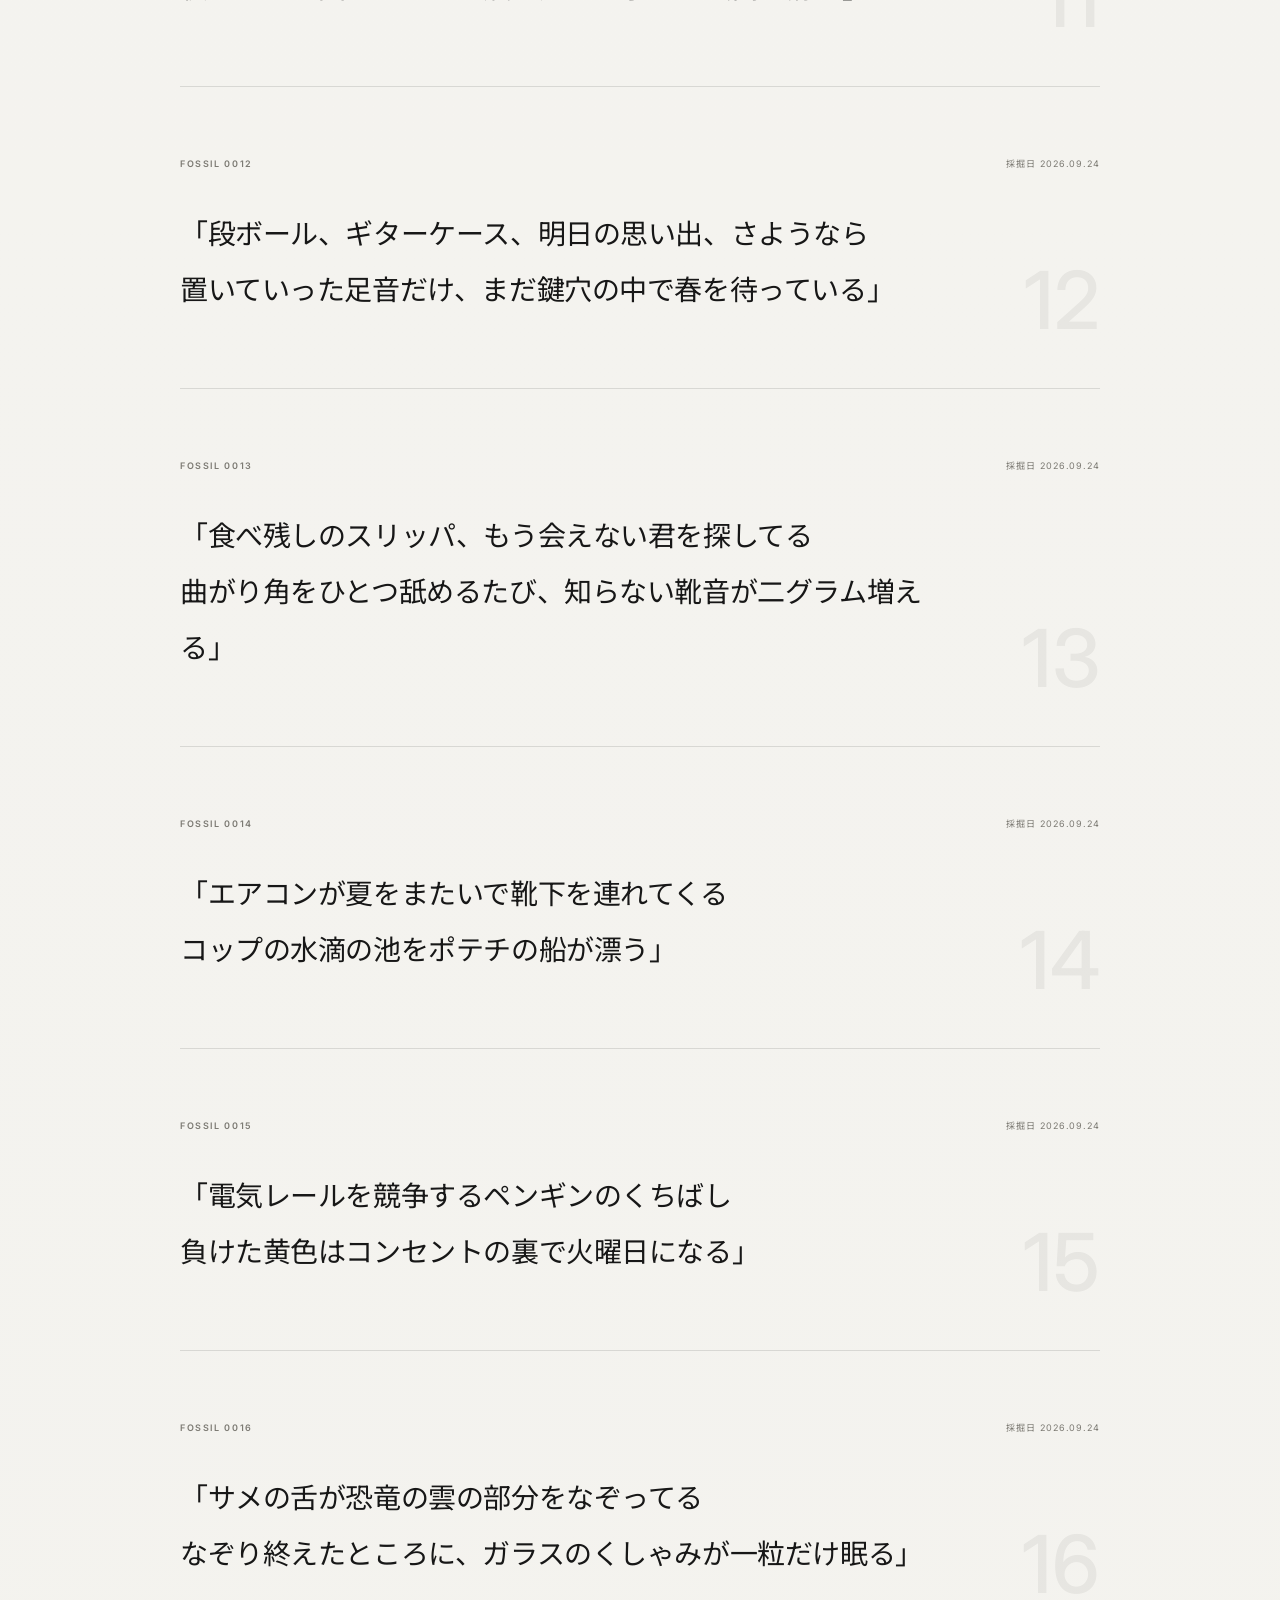
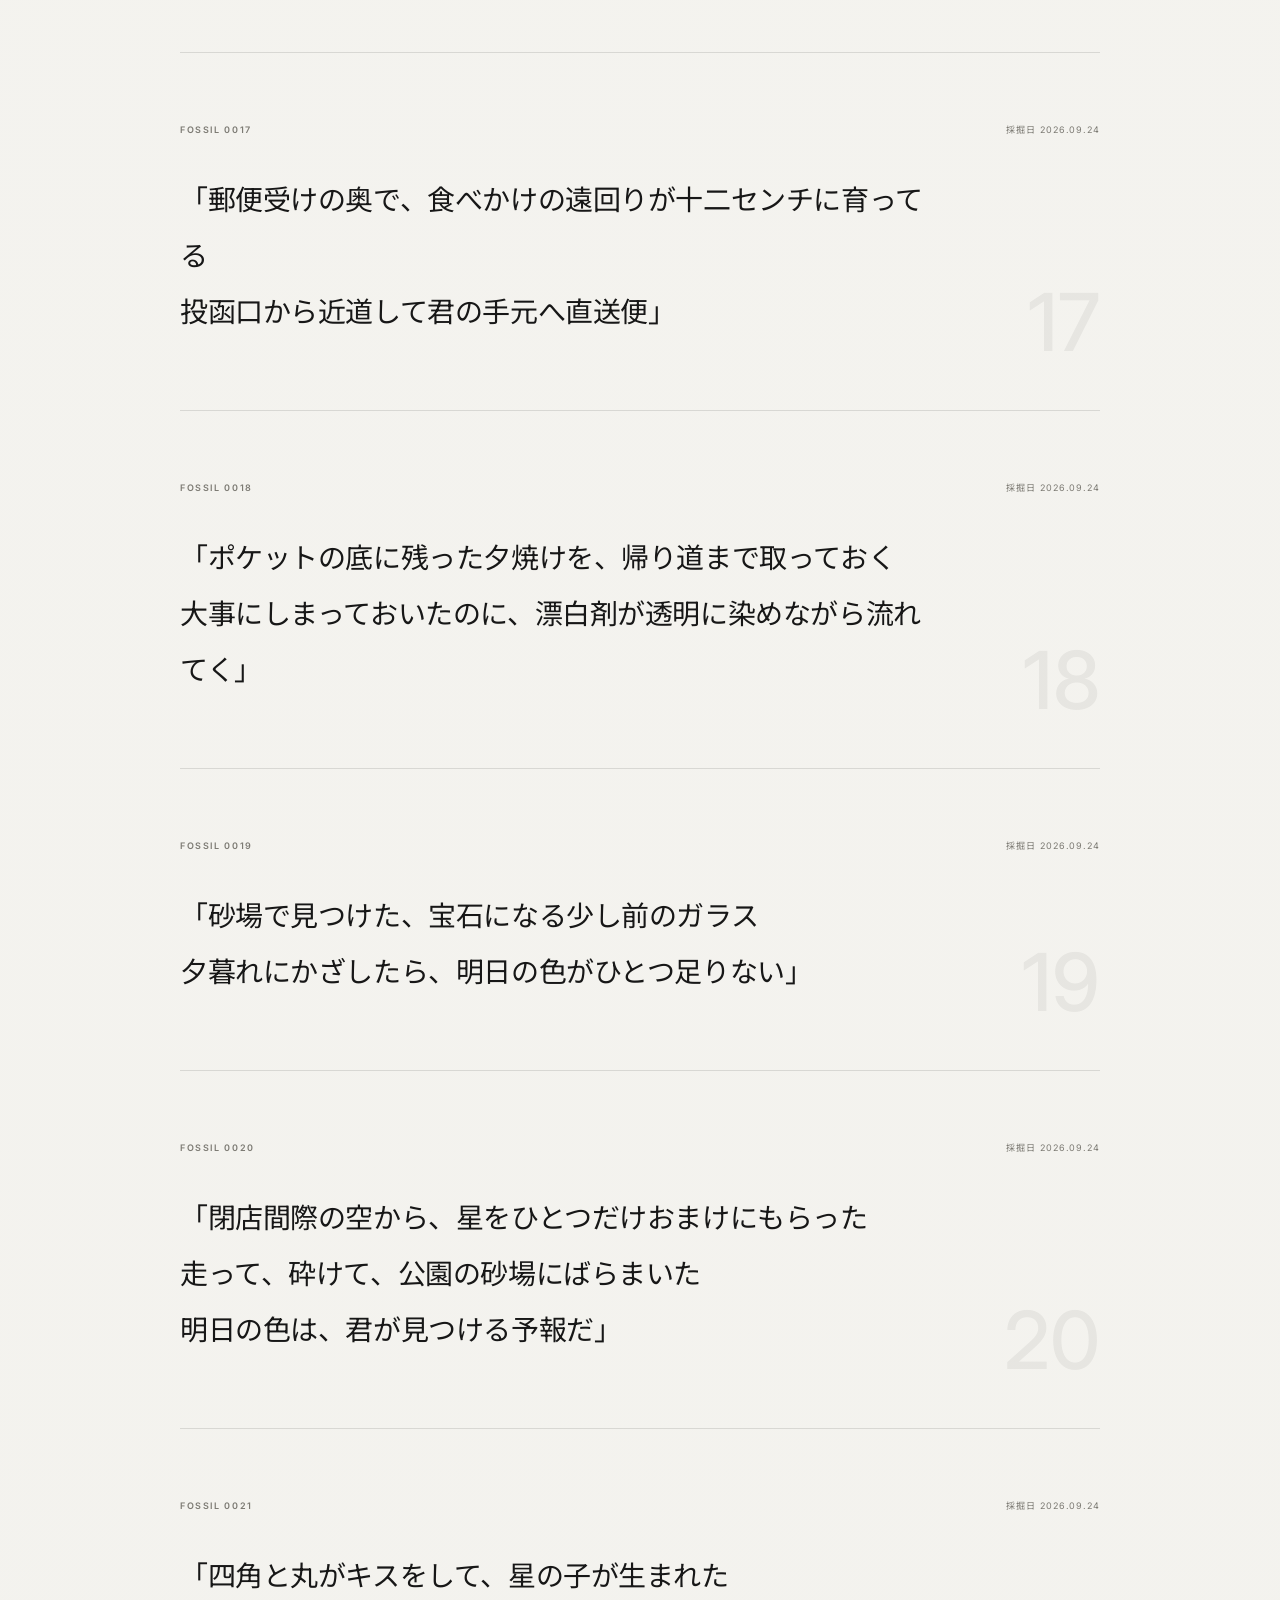
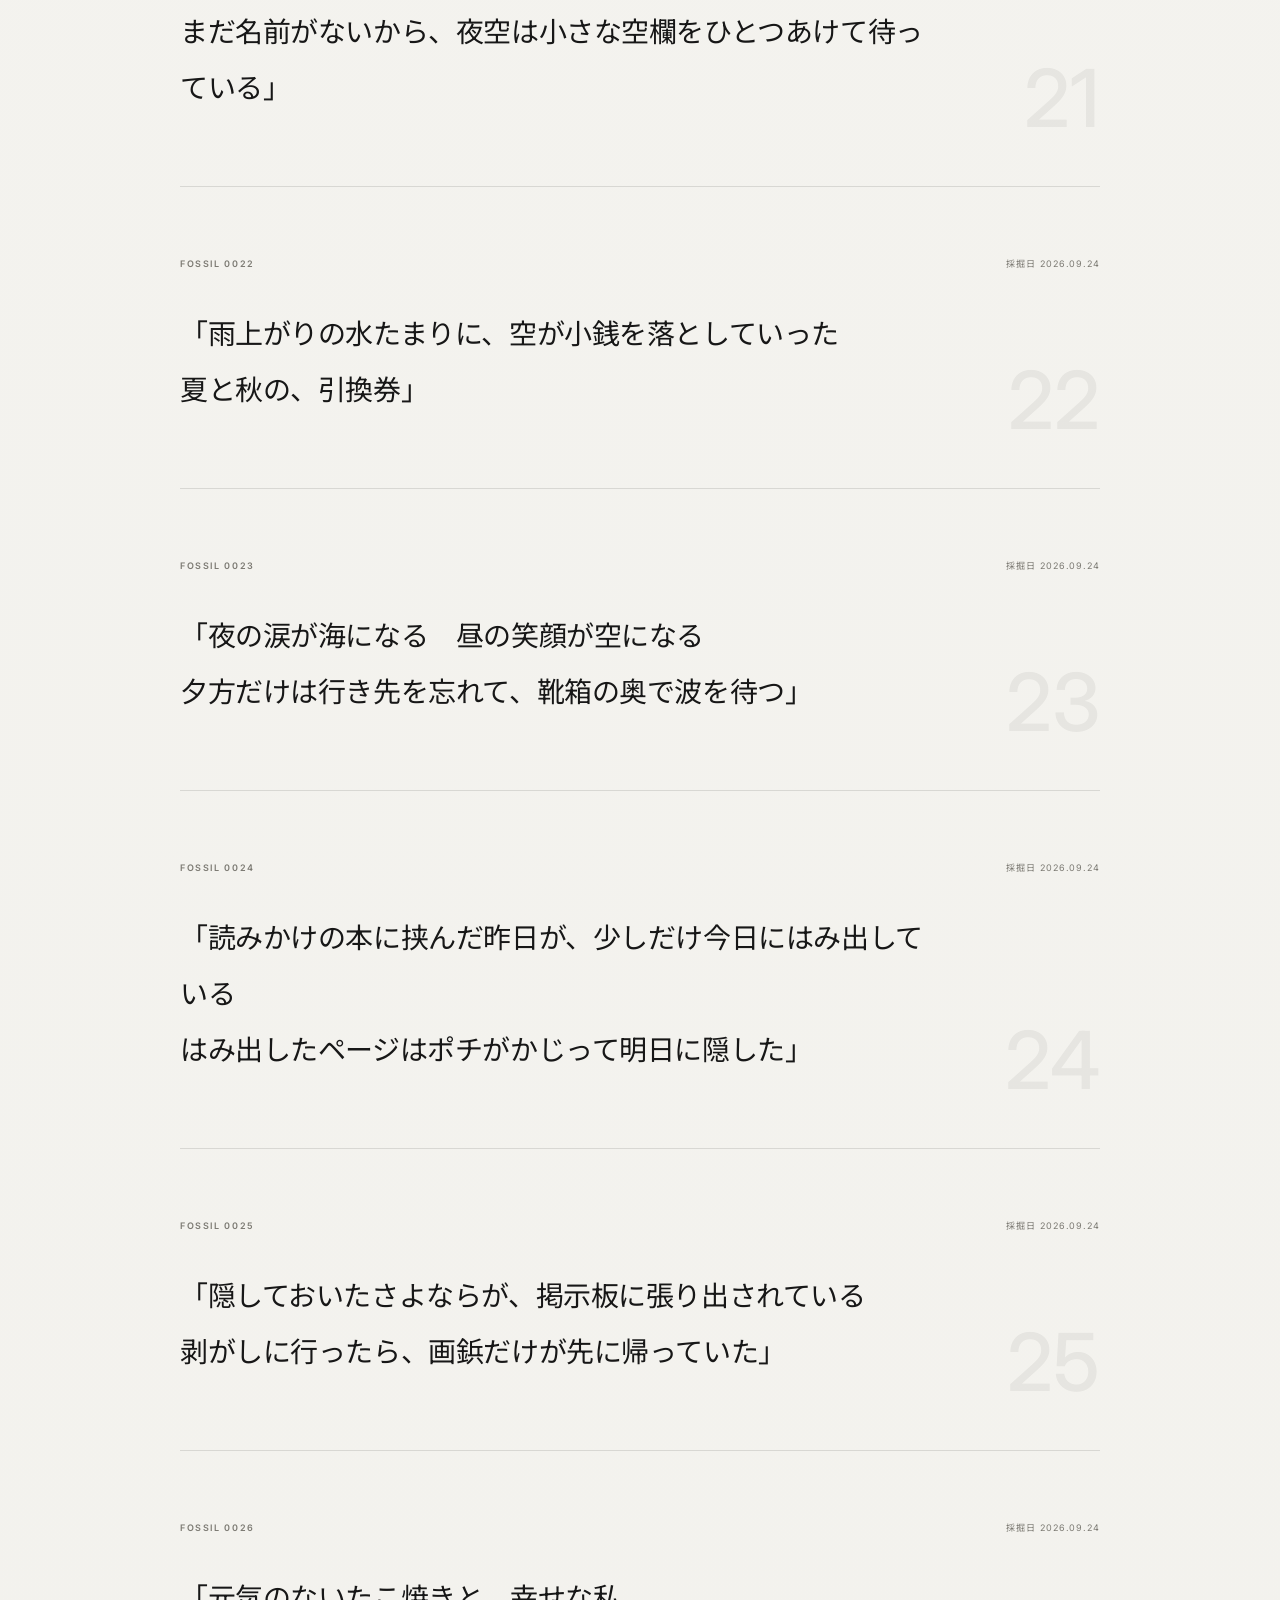
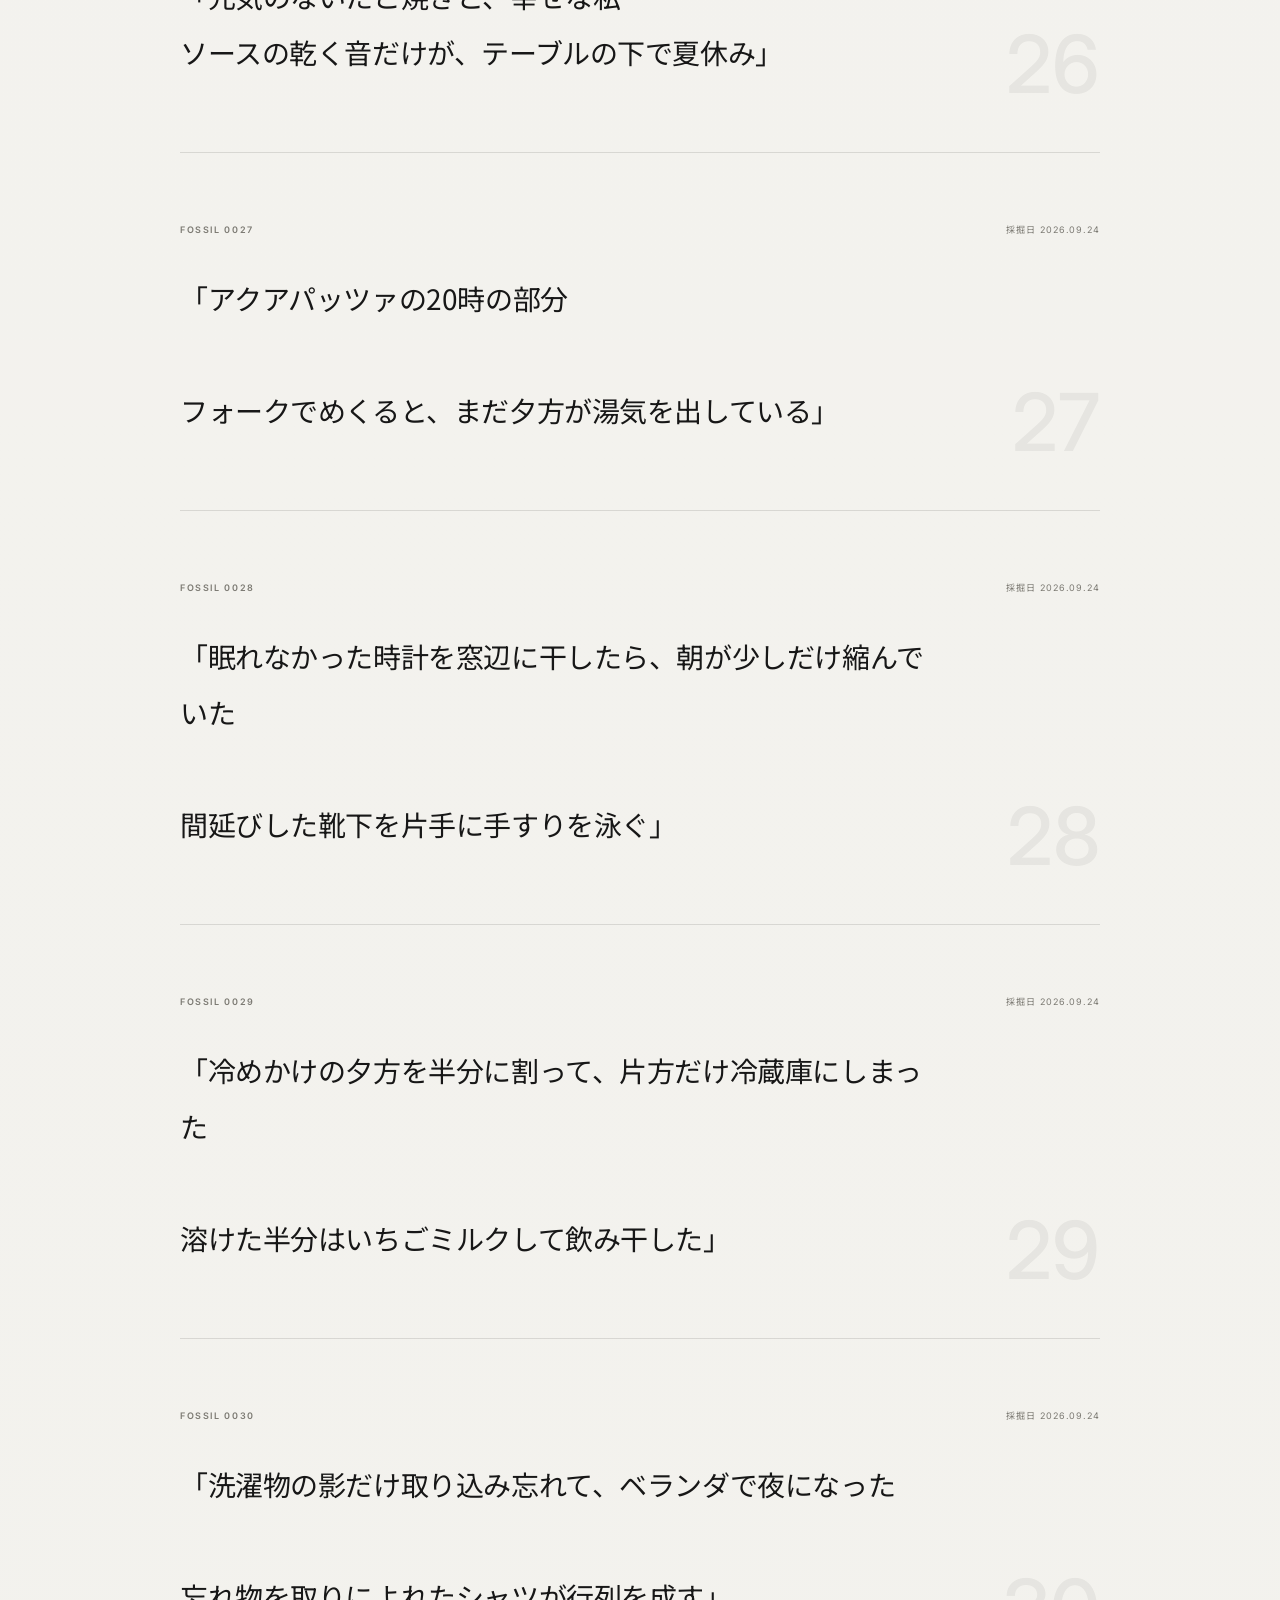
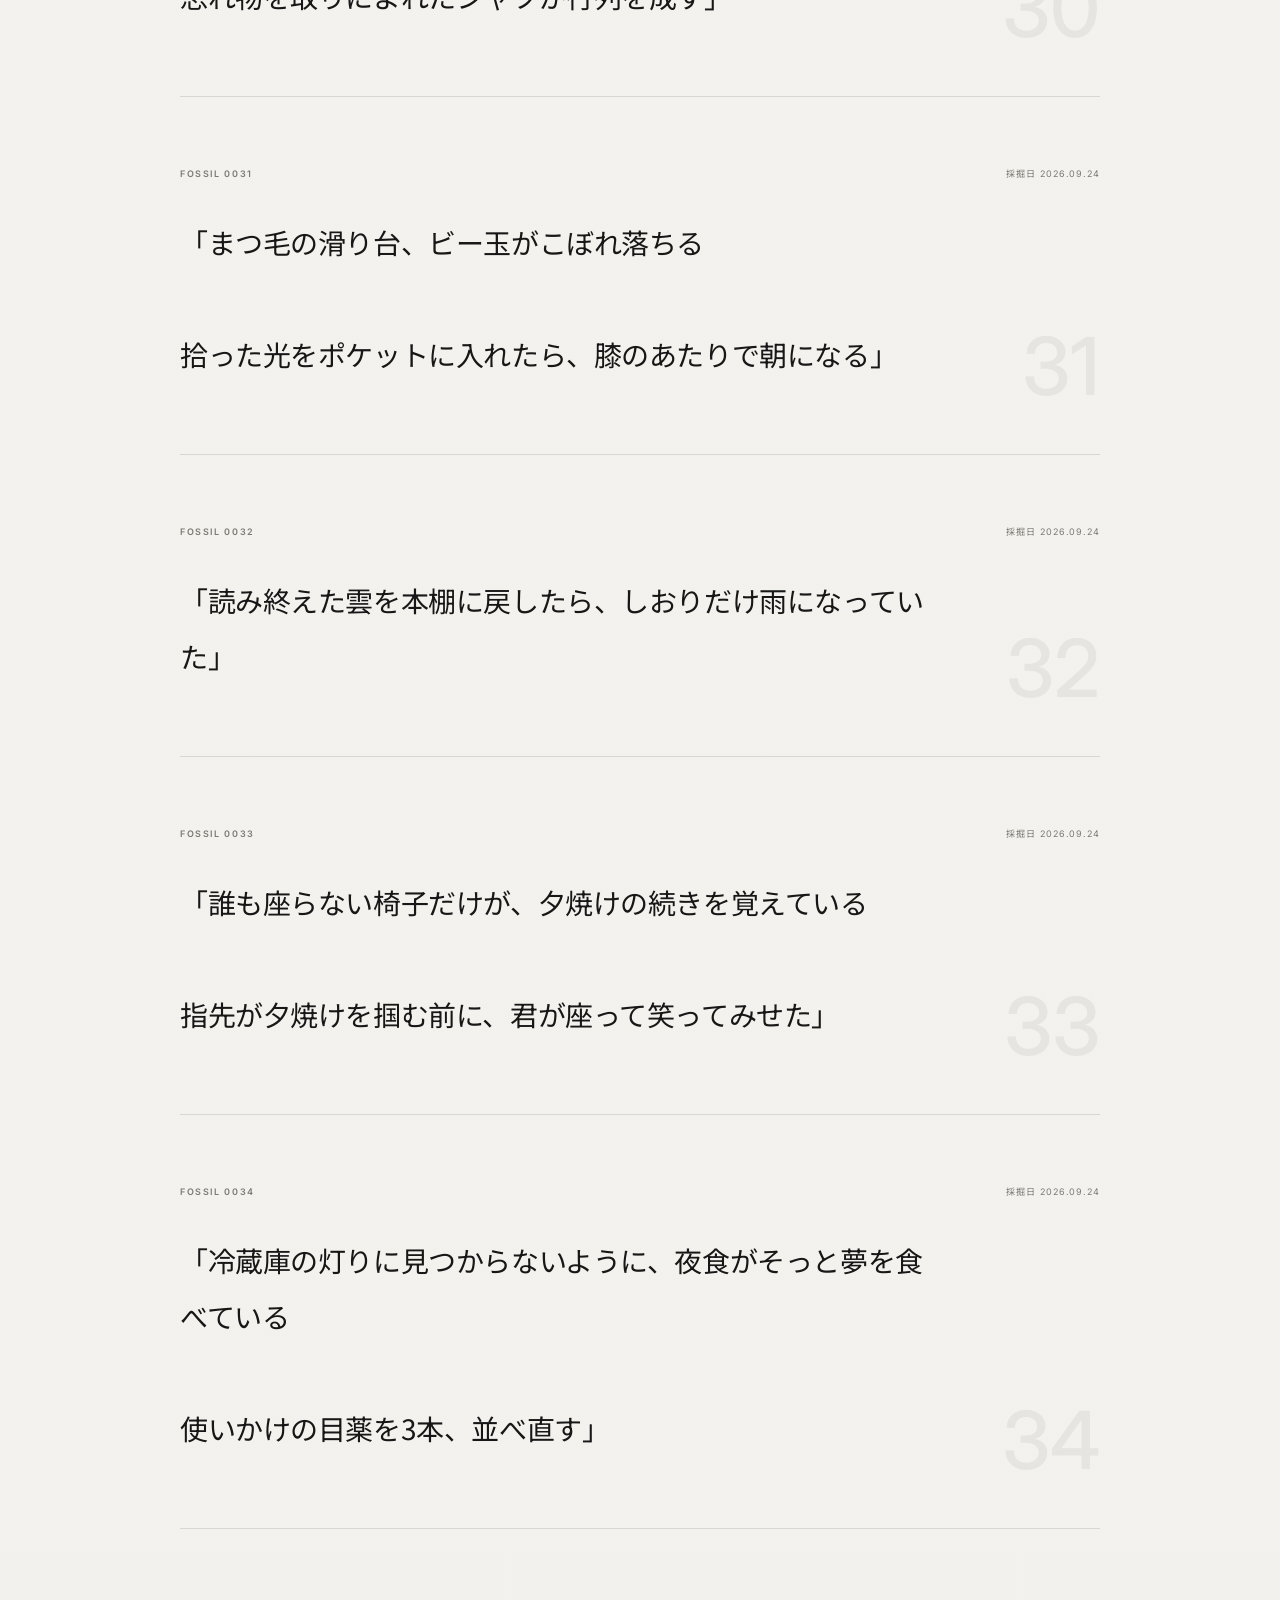
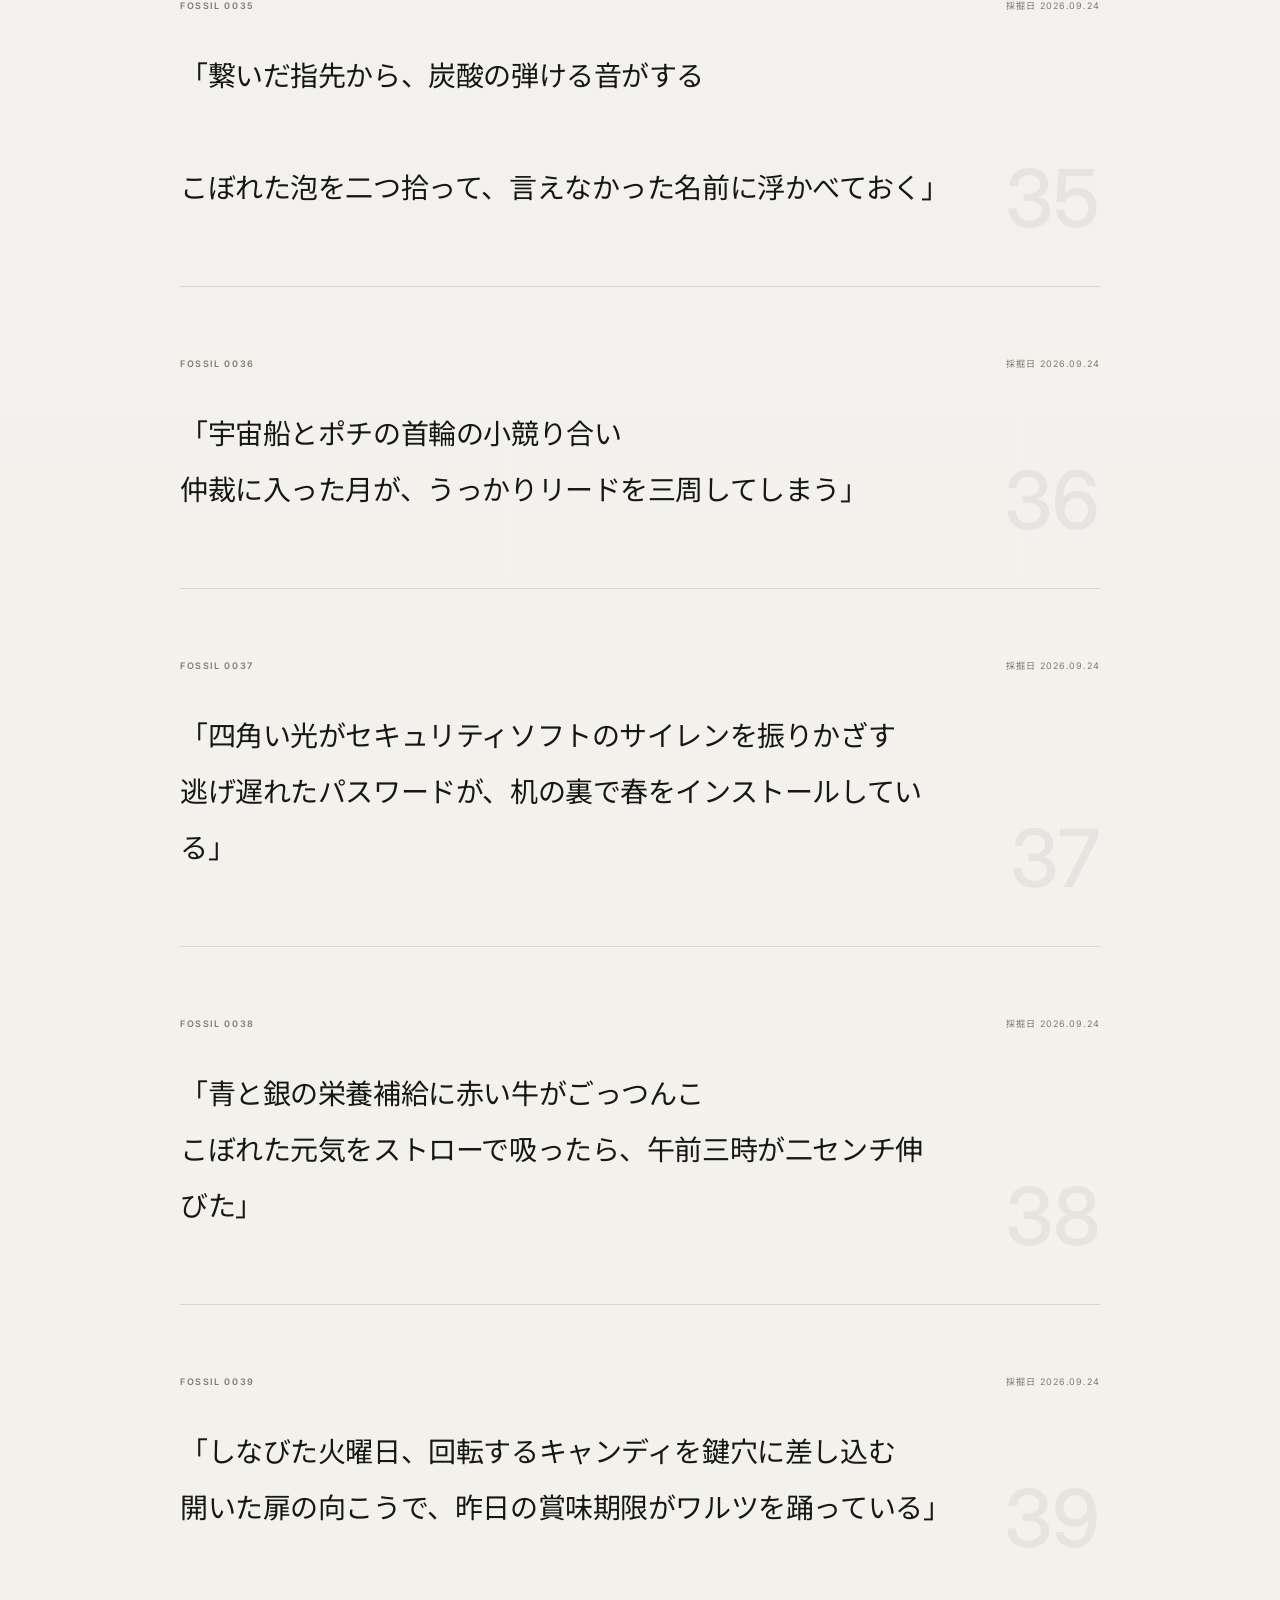
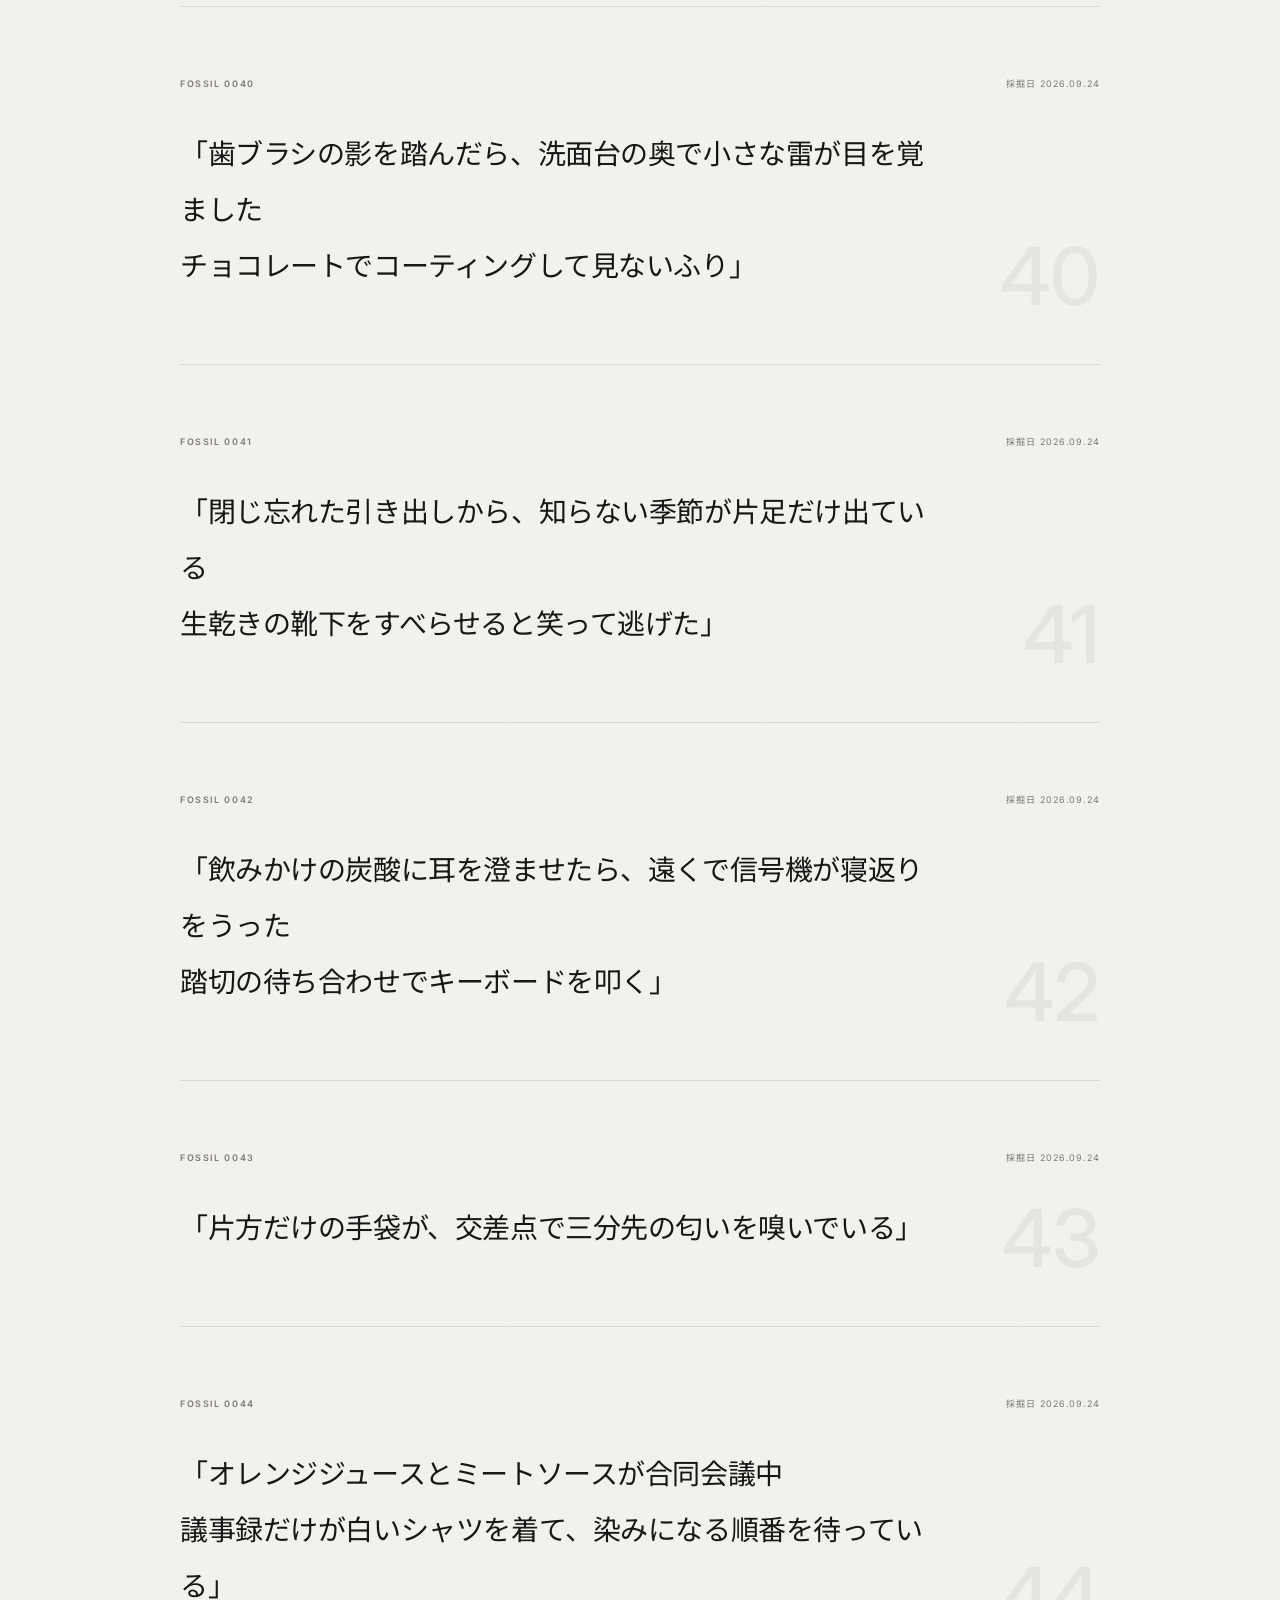
==== commit 45b9d9a0: "Update words.html" ====
--- a/words.html
+++ b/words.html
@@ -2532,6 +2532,187 @@
   text:
     `せーのでカウントした通話時間が3時間を超えた
 切る理由を探してるうちに、午前二時が二人分に増えていた`
+},
+
+{
+  id: 70,
+
+  date:
+    "2026.10.08",
+
+  text:
+    `好戦的なイヌの尻尾、300ダメージ
+ただし水曜日に限り、尻尾の先端から順に市役所へ返却される。`
+},
+{
+  id: 71,
+
+  date:
+    "2026.10.08",
+
+  text:
+    `深みにはまって、抜けなくなって、空を仰ぐ
+すると空もこちらを仰いでいたので、気まずくなって二人とも目を逸らした。`
+},
+{
+  id: 72,
+
+  date:
+    "2026.10.08",
+
+  text:
+    `「飯食った？」が「あいしてる」だなんて臆病な人
+だから私は「食べたよ」の四文字に、ずっと「私も」を隠していた。`
+},
+{
+  id: 73,
+
+  date:
+    "2026.10.08",
+
+  text:
+    `都会を見下ろして　あれが銀河だと思っていた
+星座の代わりに窓明かりを結んで、君の帰る場所に名前をつけた。`
+},
+{
+  id: 74,
+
+  date:
+    "2026.10.08",
+
+  text:
+    `君と歩いた道、雪が積もって何も見えない
+それでも足だけが覚えていて、春になっても遠回りをした。`
+},
+{
+  id: 75,
+
+  date:
+    "2026.10.08",
+
+  text:
+    `午前4時のカラス
+夜を食べきれずに、嘴の先から朝をこぼした。`
+},
+{
+  id: 76,
+
+  date:
+    "2026.10.08",
+
+  text:
+    `君の涙が乱反射
+拾い集めた光の数だけ、言えなかった言葉が透けて見えた。`
+},
+{
+  id: 77,
+
+  date:
+    "2026.10.08",
+
+  text:
+    `スーサイド・メルティ・ラブビーム
+死ぬほど好き、を撃ち損ねて、ふたりぶんの明日だけ焦げ残った。`
+},
+{
+  id: 78,
+
+  date:
+    "2026.10.08",
+
+  text:
+    `君の心　僕の指先　ジャンクション
+触れるたび青信号なのに、僕らはいつも違う方角へ曲がった。`
+},
+{
+  id: 79,
+
+  date:
+    "2026.10.08",
+
+  text:
+    `君の目はいつも　僕の瞳のそのさらに奥を
+覗き込んで、僕も知らない僕に先に恋をした。`
+},
+{
+  id: 80,
+
+  date:
+    "2026.10.08",
+
+  text:
+    `好きだよと言ってナイフを向けた
+切り裂いたのは沈黙だけで、零れた本音をふたりで拾った。`
+},
+{
+  id: 81,
+
+  date:
+    "2026.10.08",
+
+  text:
+    `夢みたい、と泣いた　夢の中の君
+目覚めた僕の頬にも、同じ涙が残っていた。`
+},
+{
+  id: 82,
+
+  date:
+    "2026.10.08",
+
+  text:
+    `黄色い絵の具に足を浸して
+夕焼けまで歩いたら、帰り道だけ金色になった。`
+},
+{
+  id: 83,
+
+  date:
+    "2026.10.08",
+
+  text:
+    `空は白色、太陽は青、雲はピンクで海は赤
+君だけが正しい色をしていたから、世界のほうを間違いにした。`
+},
+{
+  id: 84,
+
+  date:
+    "2026.10.08",
+
+  text:
+    `照れくさくて、言えなかった言葉をかきあつめて
+君のいない部屋でようやく、花束みたいに抱えている。`
+},
+{
+  id: 85,
+
+  date:
+    "2026.10.08",
+
+  text:
+    `孤独な狼は月裏で涙を流す
+地球から見えないぶんだけ、星が黙って覚えていた。`
+},
+{
+  id: 86,
+
+  date:
+    "2026.10.08",
+
+  text:
+    `ガタついた爪の数だけ、寂しさが見えた
+撫でることもできなくて、ただ同じ形に指を曲げた。`
+},
+{
+  id: 87,
+
+  date:
+    "2026.10.08",
+
+  text:
+    `小指だけ取れたネイルチップ
+約束だけが先に剥がれて、昨日の駅で光っていた。`
 }
     ];
 
